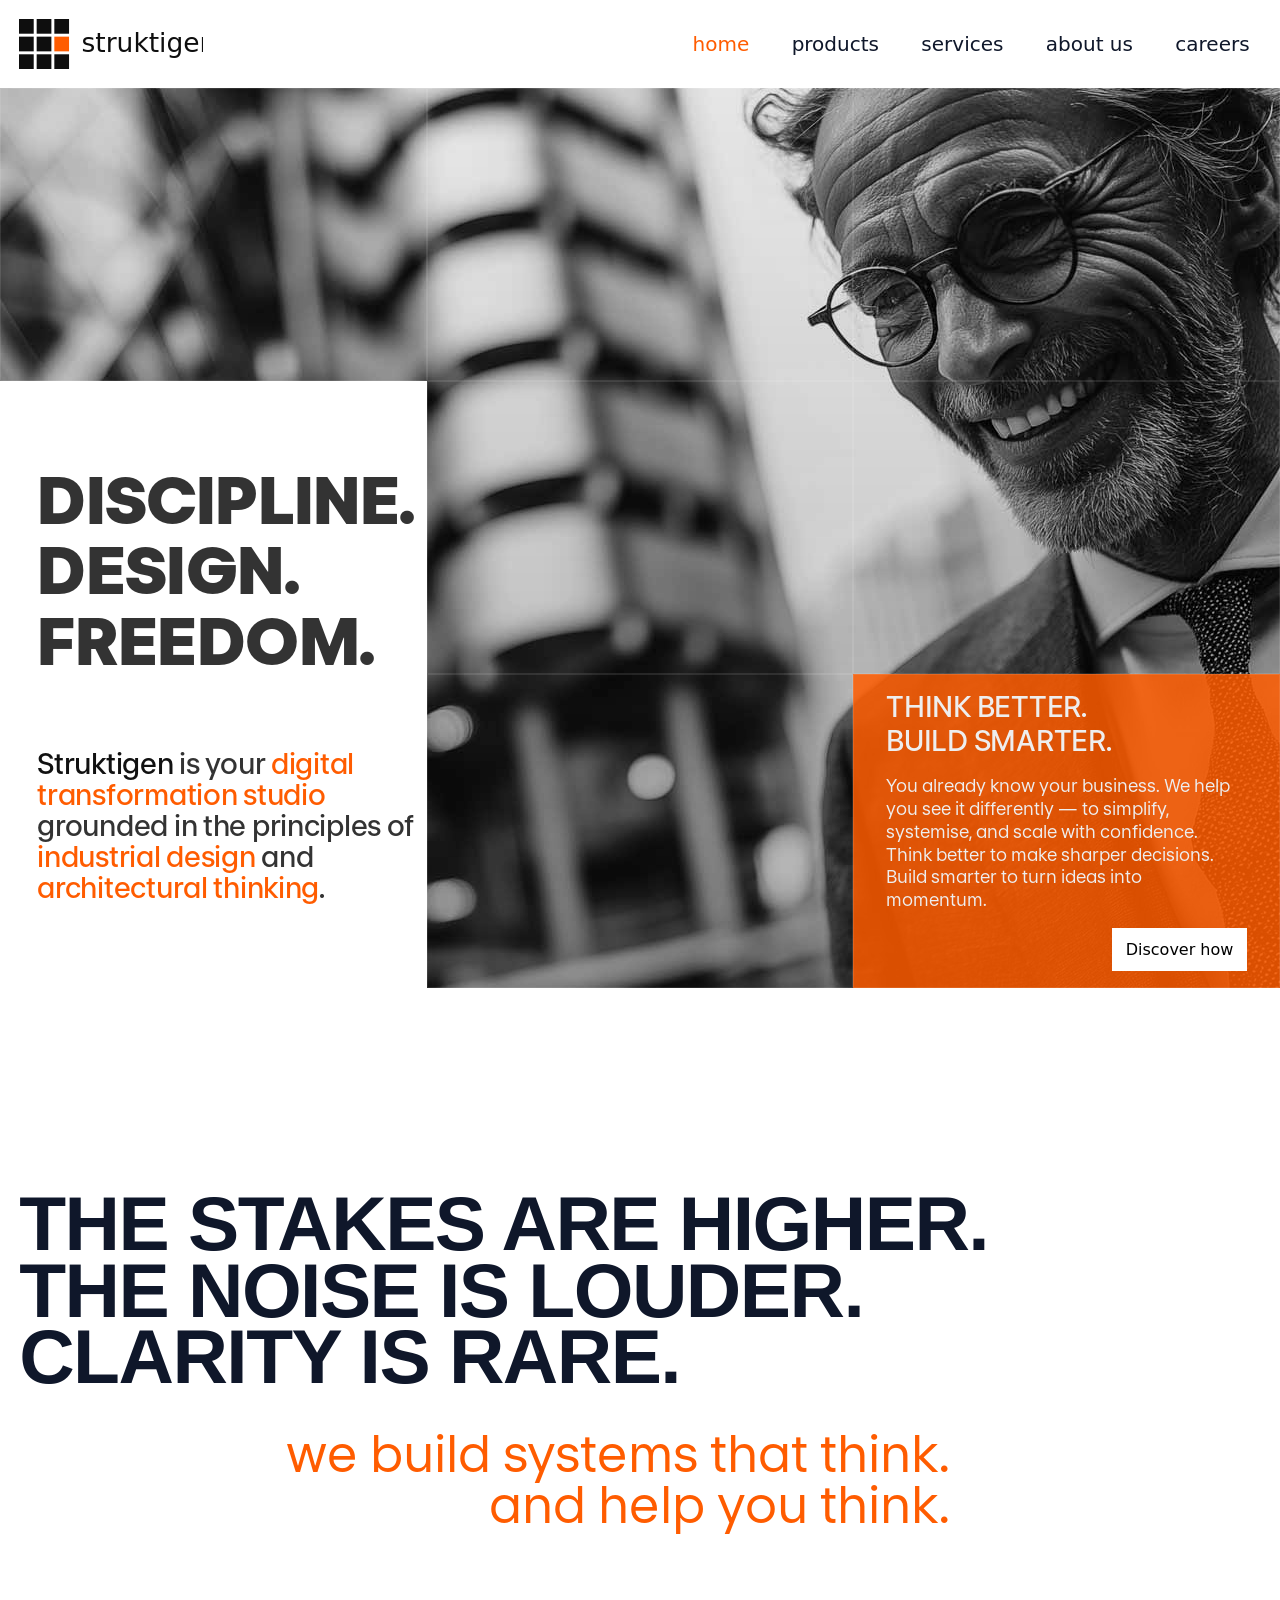
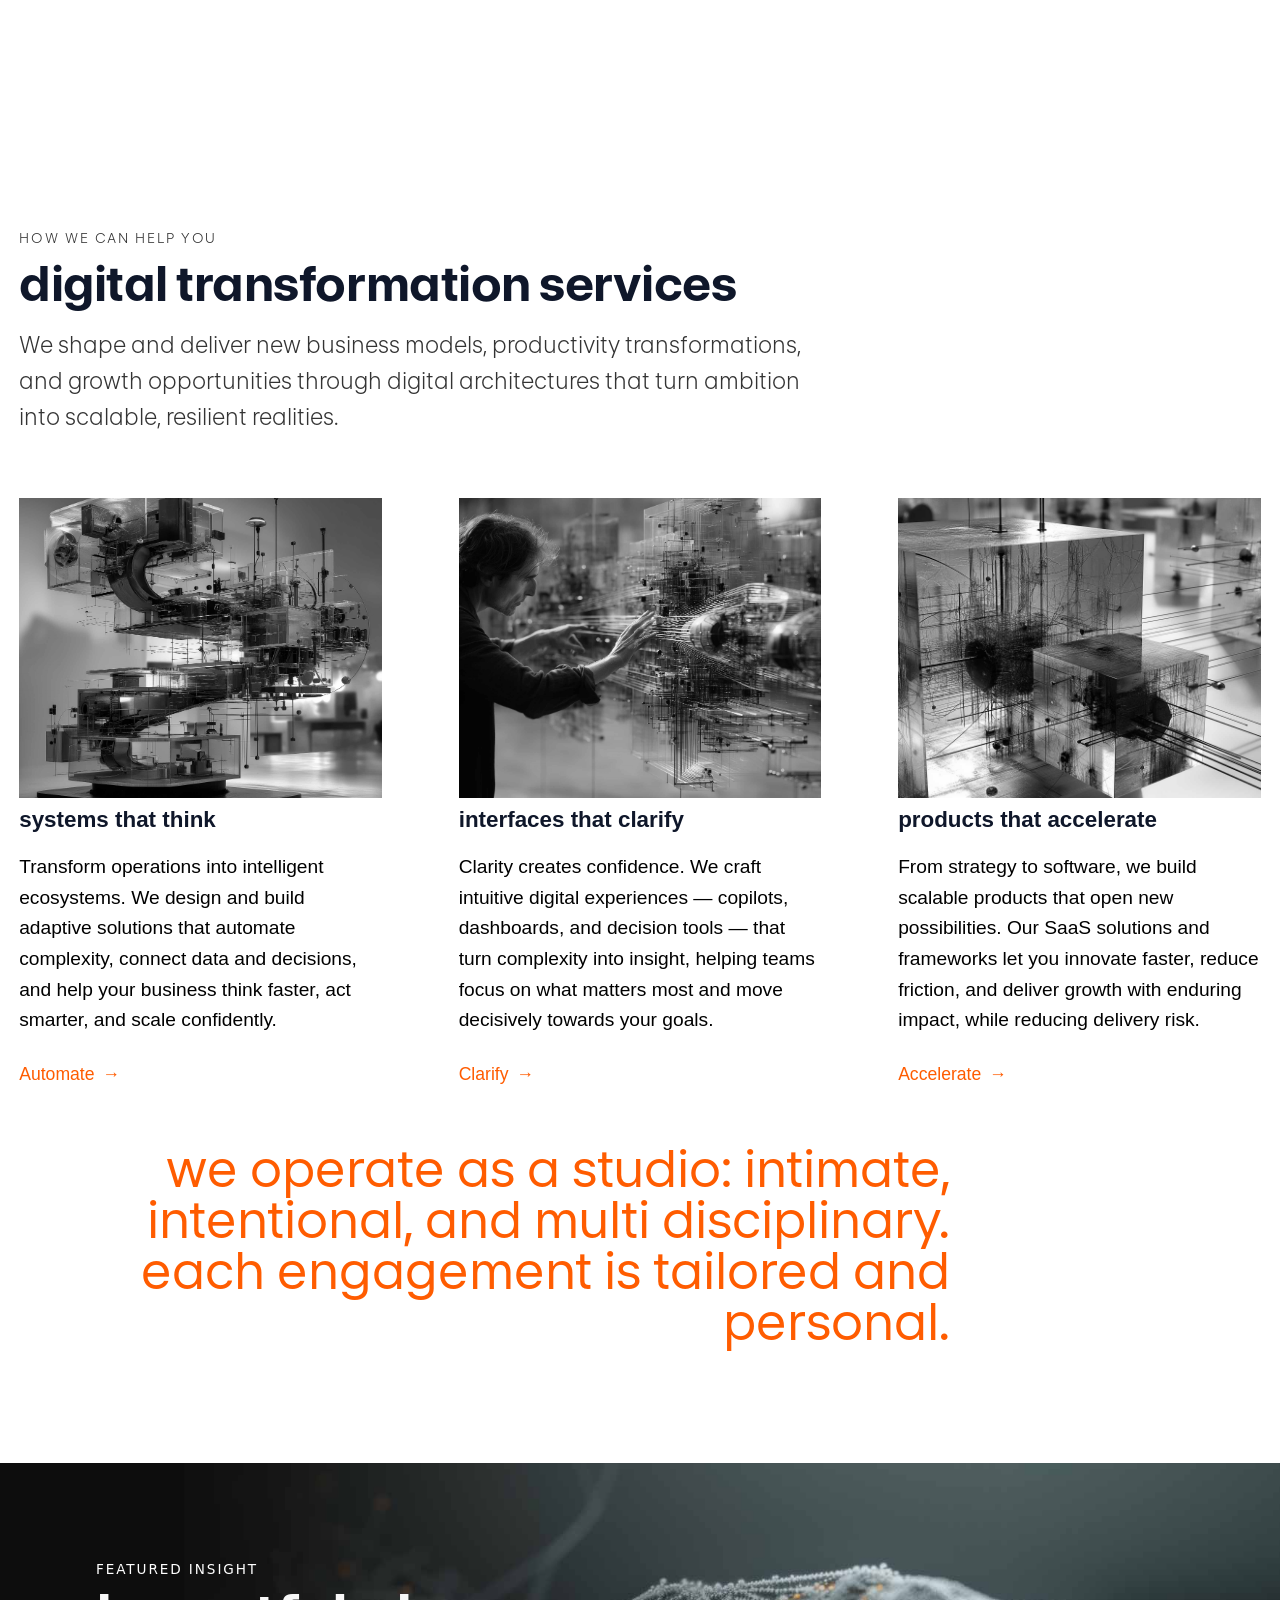
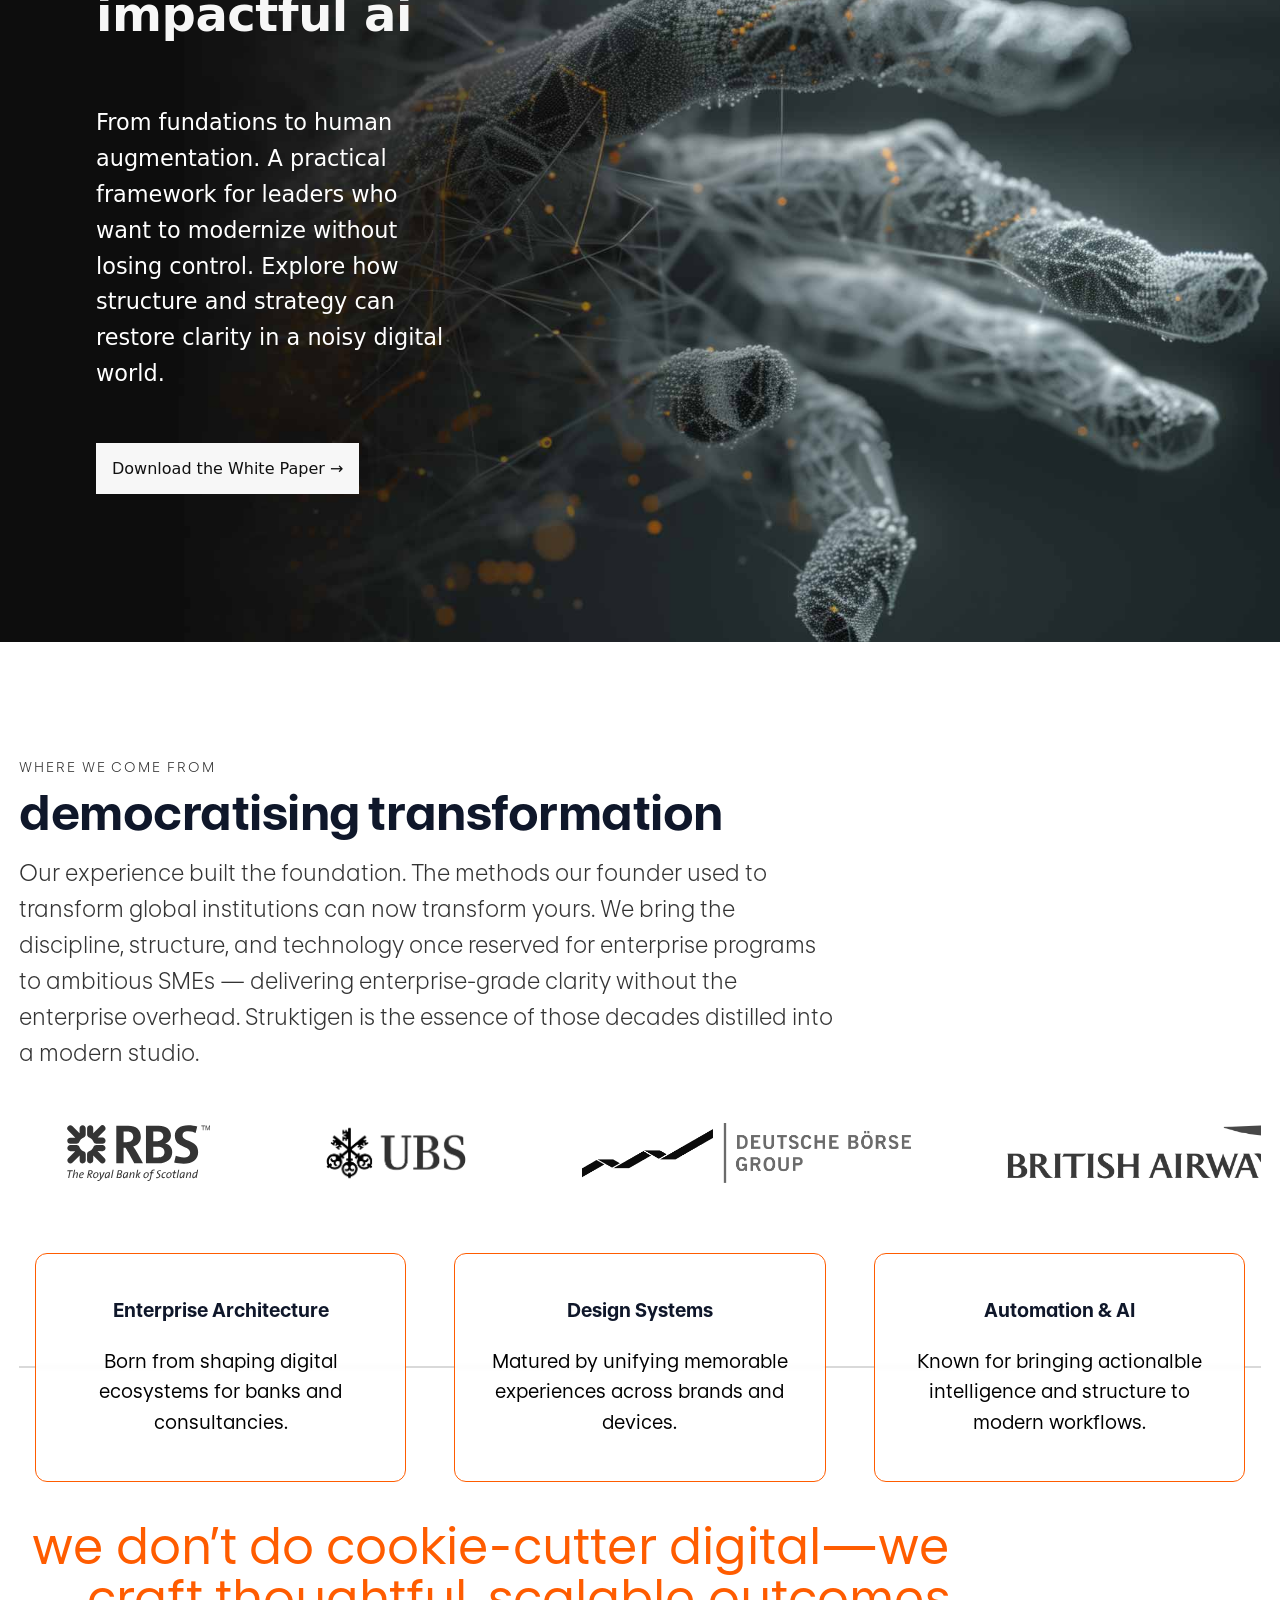
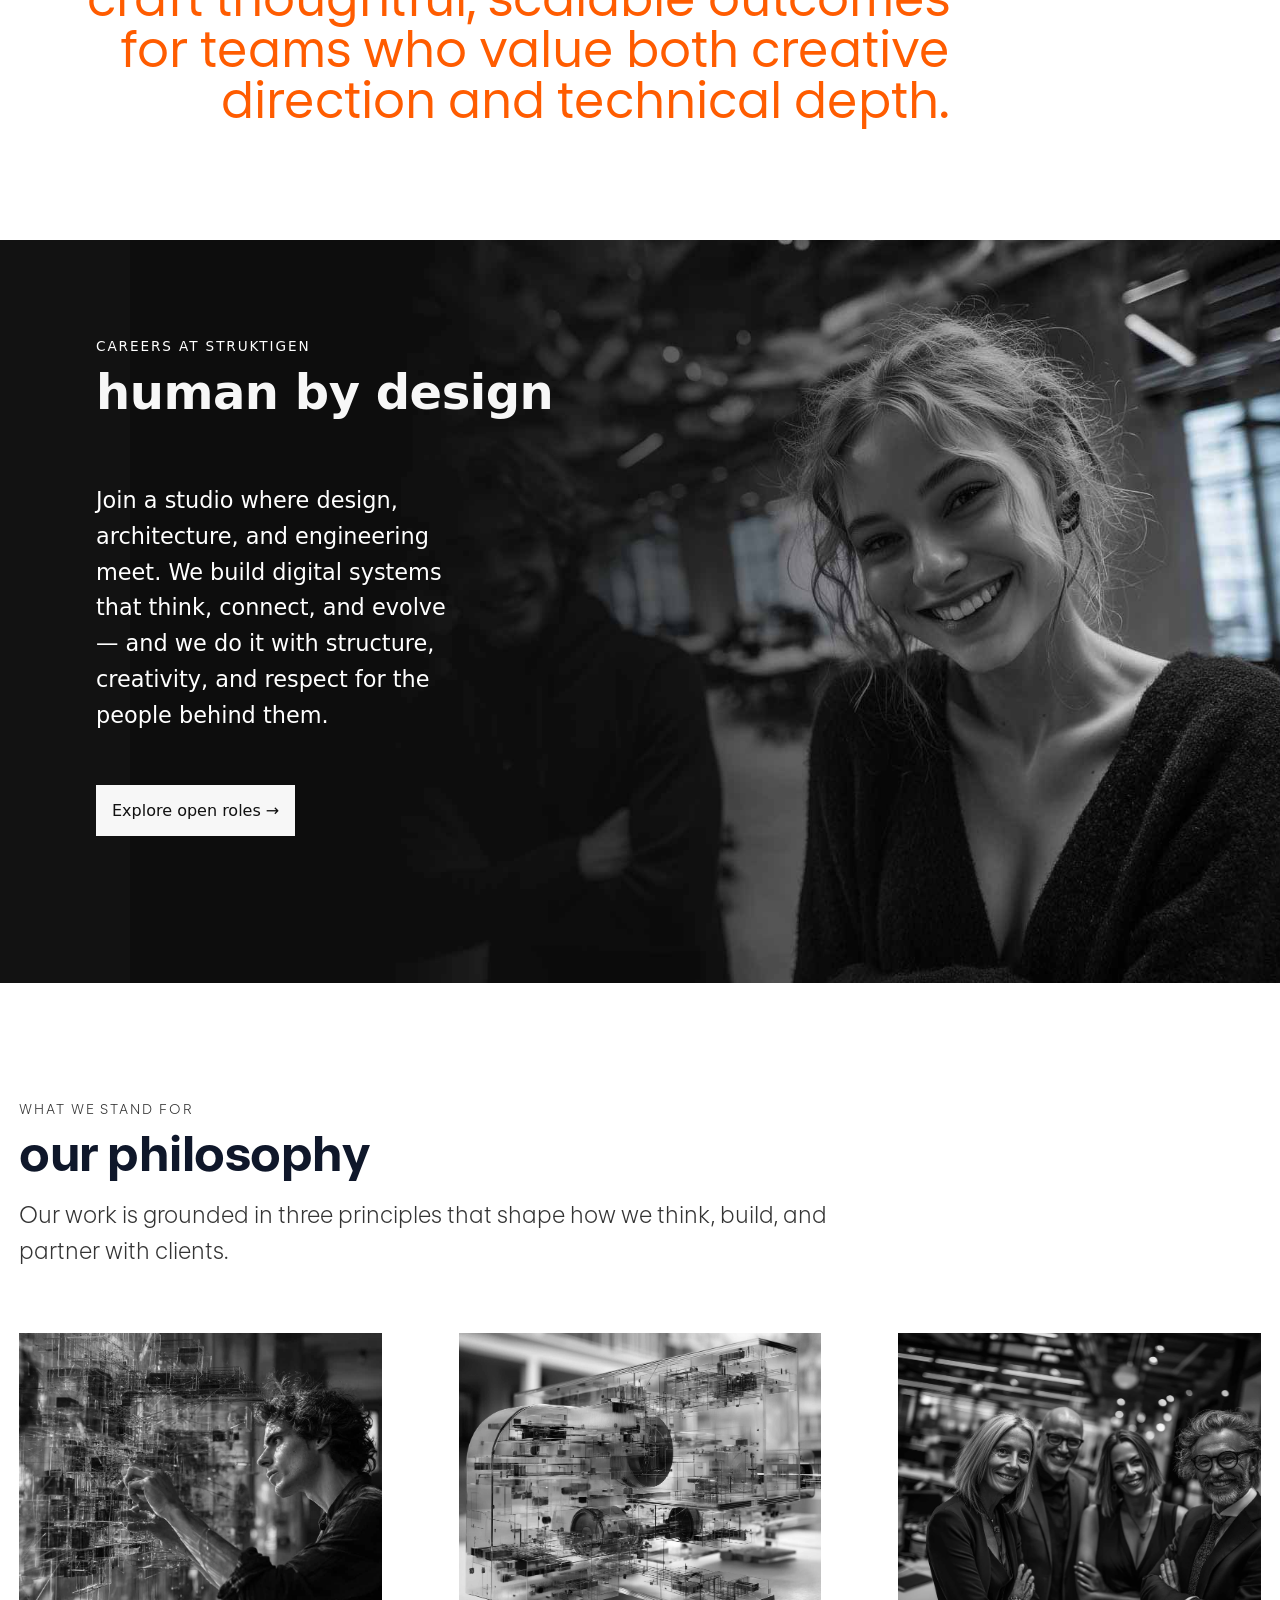
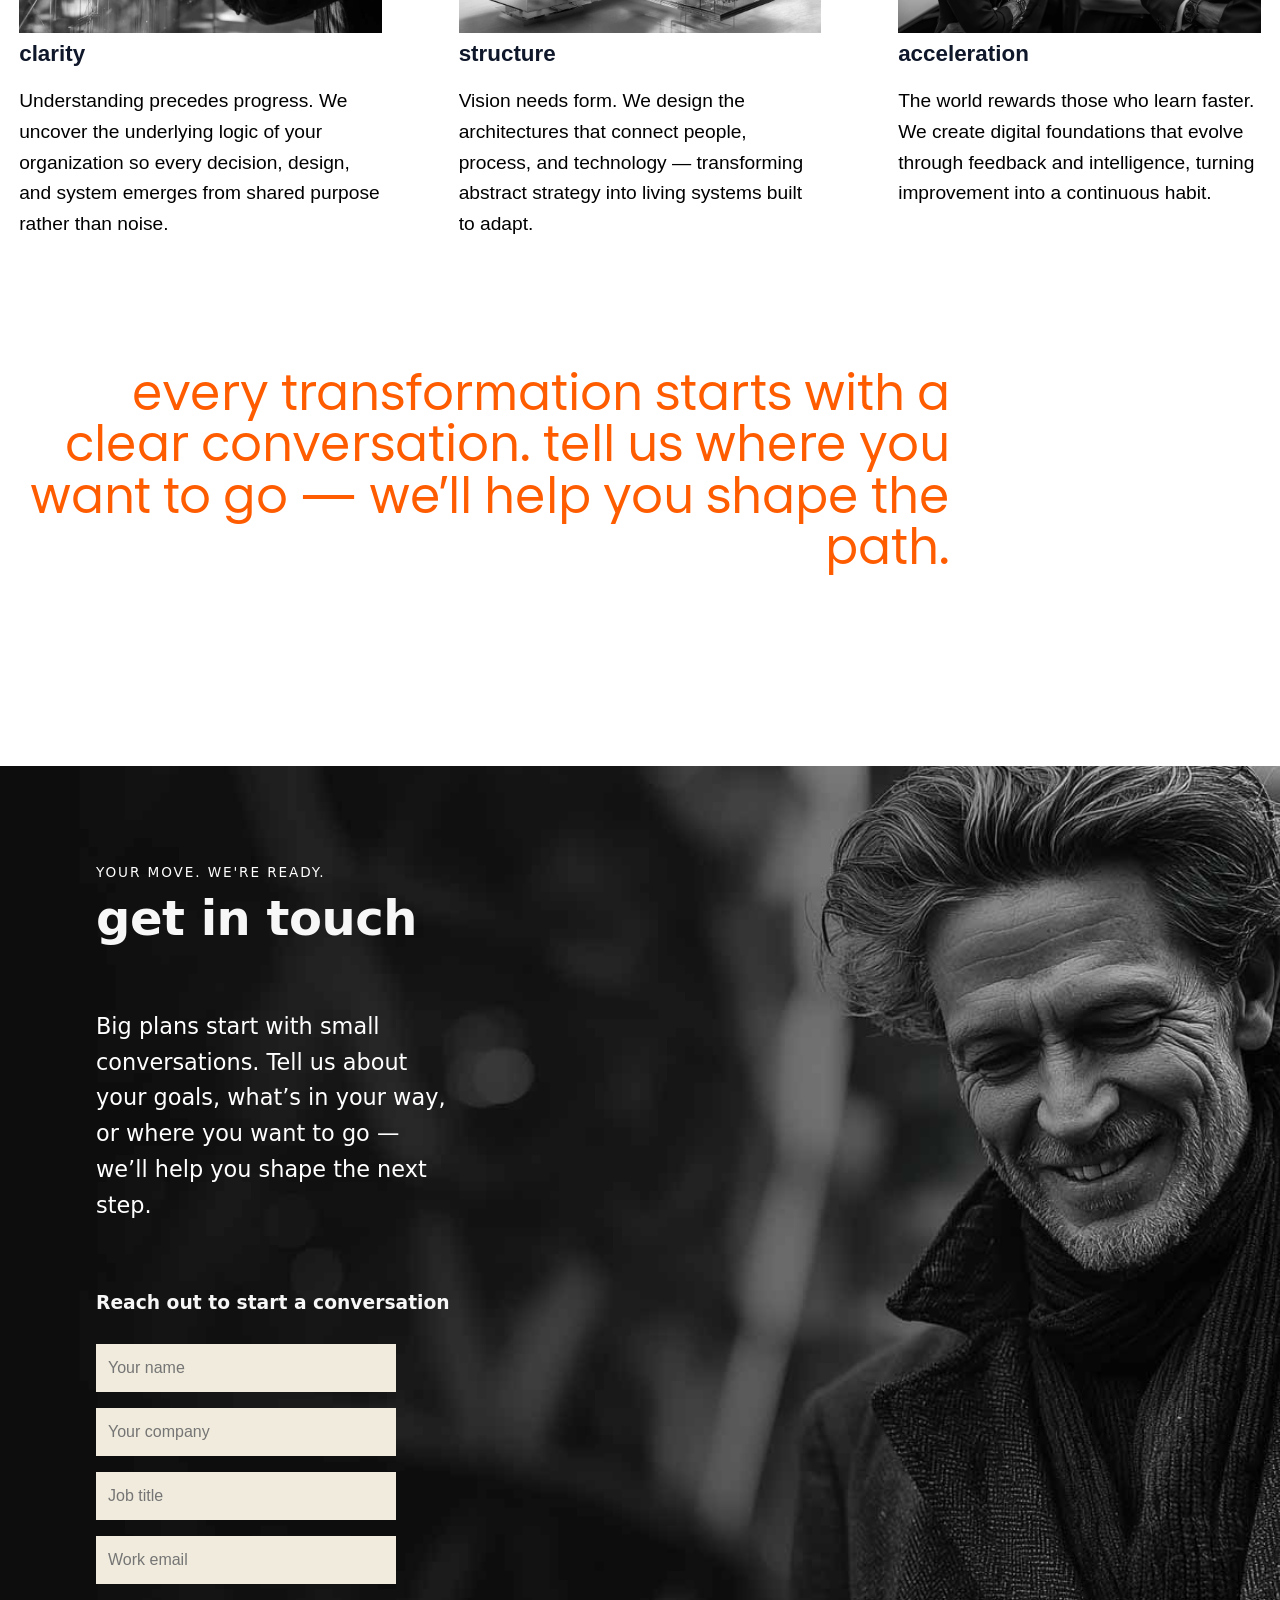
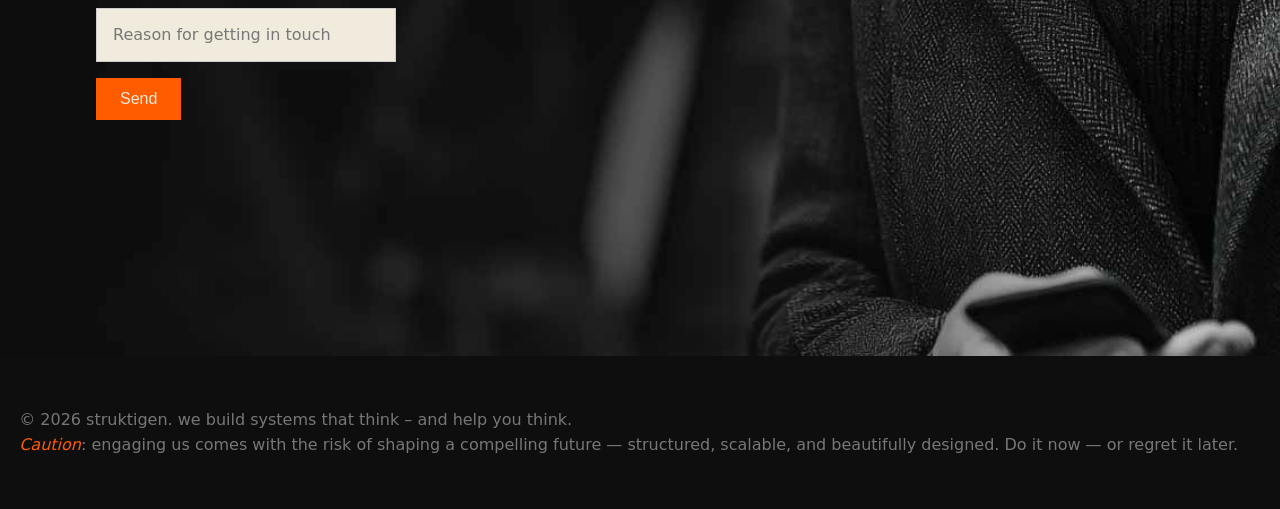
==== index.html @ dc6aef79 "encoded /submit URL properly" ====
<!doctype html>

<html lang="pt">
<head>
  <meta charset="utf-8" />
  <meta name="viewport" content="width=device-width, initial-scale=1" />
  <title>struktigen</title>
  <meta name="description" content="your digital transformation studio grounded in the principles of industrial design and architectural thinking."/>
  <meta property="og:title" content="struktigen" />
  <meta property="og:description" content="Your digital transformation studio grounded in the principles of industrial design and architectural thinking." />
  <meta property="og:type" content="article" />
  <meta property="og:url" content="https://struktigen.com/" />
  <meta property="og:image" content="https://struktigen.com/assets/img/og/home.jpg" />
  <link rel="stylesheet" href="/assets/styles.css" />
  <link rel="icon" href="data:image/svg+xml;utf8,
    <svg xmlns='http://www.w3.org/2000/svg' viewBox='0 0 136 136'>
      <style>
        rect.black { fill: %230E0E0E; }
        rect.accent { fill: %23FF5C00; }
        @media (prefers-color-scheme: dark) {
          rect.black { fill: %23FFFFFF; }
          rect.accent { fill: %23FF5C00; }
        }
      </style>
      <rect width='136' height='136' fill='none'/>
      <g>
        <rect class='black' x='0' y='0' width='40' height='40'/>
        <rect class='black' x='48' y='0' width='40' height='40'/>
        <rect class='black' x='96' y='0' width='40' height='40'/>
        <rect class='black' x='0' y='48' width='40' height='40'/>
        <rect class='black' x='48' y='48' width='40' height='40'/>
        <rect class='accent' x='96' y='48' width='40' height='40'/>
        <rect class='black' x='0' y='96' width='40' height='40'/>
        <rect class='black' x='48' y='96' width='40' height='40'/>
        <rect class='black' x='96' y='96' width='40' height='40'/>
      </g>
    </svg>">  
<!-- Google Tag Manager -->
    <script>(function(w,d,s,l,i){w[l]=w[l]||[];w[l].push({'gtm.start':
    new Date().getTime(),event:'gtm.js'});var f=d.getElementsByTagName(s)[0],
    j=d.createElement(s),dl=l!='dataLayer'?'&l='+l:'';j.async=true;j.src=
    'https://www.googletagmanager.com/gtm.js?id='+i+dl;f.parentNode.insertBefore(j,f);
    })(window,document,'script','dataLayer','GTM-P2HPC898');</script>
    <!-- End Google Tag Manager -->

  <link rel="preconnect" href="https://fonts.googleapis.com">
  <link rel="preconnect" href="https://fonts.gstatic.com" crossorigin>
  <link rel="preload" href="https://fonts.googleapis.com/css2?family=Inter:ital,opsz,wght@0,14..32,100..900;1,14..32,100..900&family=Lato:ital,wght@0,100;0,300;0,400;0,700;0,900;1,100;1,300;1,400;1,700;1,900&family=Special+Gothic+Expanded+One&display=swap" rel="stylesheet">

  <link rel="preload" href="/assets/fonts/guggenheim-sans/woff/Guggenheim-Thin.woff2" as="font" type="font/woff2" >
  <link rel="preload" href="/assets/fonts/guggenheim-sans/woff/Guggenheim-Light.woff2" as="font" type="font/woff2" >
  <link rel="preload" href="/assets/fonts/guggenheim-sans/woff/Guggenheim-Regular.woff2" as="font" type="font/woff2" >
  <link rel="preload" href="/assets/fonts/guggenheim-sans/woff/Guggenheim-Medium.woff2" as="font" type="font/woff2" >
  <link rel="preload" href="/assets/fonts/guggenheim-sans/woff/Guggenheim-Bold.woff2" as="font" type="font/woff2" >
  <link rel="preload" href="/assets/fonts/guggenheim-sans/woff/Guggenheim-Black.woff2" as="font" type="font/woff2" >
  <script defer src="/assets/components.js"></script>
  <script defer src="/assets/navigation.js"></script>
</head>
<body>
  <!-- Google Tag Manager (noscript) -->
  <noscript><iframe src="https://www.googletagmanager.com/ns.html?id=GTM-P2HPC898"
  height="0" width="0" style="display:none;visibility:hidden"></iframe></noscript>
  <!-- End Google Tag Manager (noscript) -->
  <py-header  subtitle="">
    <a href="/" class="active">home</a>
    <!-- <a href="/cursos/">Cursos</a> -->
    <a href="/products/">products</a>
    <a href="/services/">services</a>
    <!-- <a href="/sobre/">kase studies</a>
    <a href="/sobre/">skool</a> -->
    <a href="/about/">about us</a>
    <a href="/careers/">careers</a>
    <!-- <a href="/contactos/">Contactos</a> -->
  </py-header>

  <section class="hero-container">
      <py-hero
        eyebrow="Discipline.<br/>Design.<br/>Freedom."
        title="Struktigen"
        subtitle="We build systems that think — not to replace human intelligence, but to amplify it."
        lede="is your <em>digital transformation studio</em> grounded in the principles of <em>industrial design</em> and <em>architectural thinking</em>. "
        featured-content="You already know your business. We help you see it differently — to simplify, systemise, and scale with confidence. Think better to make sharper decisions. Build smarter to turn ideas into momentum."
        image="/assets/img/hero1-executive-male-1.jpg"
        overlay="linear-gradient(to bottom, rgba(0,0,0,.05), rgba(0,0,0,.25))"
        cta-text="Discover how"
        cta-link="/about/"
        position="center 25%"
        min-h="60vh">
      </py-hero>     

      <!-- Bright photo? Switch theme for darker text -->
      <!-- <py-hero
        data-hero-theme="light"
        title="Yôga Pós-Parto"
        subtitle="Força suave, respiração profunda"
        cta-text="Ver curso"
        cta-link="/cursos/pos-parto"
        image="/assets/img/patsy-hero-02.jpg"
        overlay="rgba(255,255,255,.55)"
        position="center 40%">
      </py-hero> -->

    </section>

  <main class="">
      <py-section style="wrap airy">
        <div class="alert">
         The stakes are higher.<br/>  
          The noise is louder.<br/>
          Clarity is rare.
        </div>
        <div class="positioning">
          We build systems that think.<br/>And help you think.
        </div>
      </py-section>

      <py-section 
        style="wrap"
        eyebrow="how we can help you"
        title="Digital Transformation Services"
        lede="We shape and deliver new business models, productivity transformations, and growth opportunities through digital architectures that turn ambition into scalable, resilient realities."
        style="h3grid nowrap">

        <py-grid style="airy">
          <py-card 
            title="Systems that think" 
            subtitle="Transform operations into intelligent ecosystems. We design and build adaptive solutions that automate complexity, connect data and decisions, and help your business think faster, act smarter, and scale confidently."
            image="/assets/img/acrylic-system.jpg"
            href="/services/index.html#systems"
            button-label="Automate">            
          </py-card>
          
          <py-card 
            title="Interfaces that clarify" 
            subtitle="Clarity creates confidence. We craft intuitive digital experiences — copilots, dashboards, and decision tools — that turn complexity into insight, helping teams focus on what matters most and move decisively towards your goals."
            image="/assets/img/acrylic-interface.jpg"
            href="/services/index.html#experiences"
            button-label="Clarify"></py-card>
          
          <py-card 
            title="Products that accelerate" 
            subtitle="From strategy to software, we build scalable products that open new possibilities. Our SaaS solutions and frameworks let you innovate faster, reduce friction, and deliver growth with enduring impact, while reducing delivery risk."
            image="/assets/img/acrylic-structure.jpg"
            href="/products"
            button-label="Accelerate"></py-card>
        </py-grid>
        <div class="positioning">
            We operate as a studio: intimate, intentional, and multi disciplinary. Each engagement is tailored and personal. 
          </div>
      </py-section>

        


      <section class="insight-banner">
        <div class="container">
          <div class="eyebrow">Featured Insight</div>
          <h2>Impactful AI</h2>
          <p class="lede">
            From fundations to human augmentation. A practical framework for leaders who want to modernize 
            without losing control. Explore how structure and strategy can restore clarity in a noisy digital world.
          </p>
          <div class="cta"><a href="/products/impactful-ai.html" class="button alt">Download the White Paper →</a></div>
          
        </div>
      </section>


      <py-section 
        style="wrap"
        eyebrow="Where We Come From"
        title="Democratising Transformation"
        lede="Our experience built the foundation. The methods our founder used to transform global institutions can now transform yours. We bring the discipline, structure, and technology once reserved for enterprise programs to ambitious SMEs — delivering enterprise-grade clarity without the enterprise overhead. Struktigen is the essence of those decades distilled into a modern studio."
        style="h3grid nowrap">

          <!-- Horizontal logo carousel -->
          <py-carousel>

          </py-carousel>

          
          <div class="timeline">
            <div class="node">
              <h3>Enterprise Architecture</h3>
              <p>Born from shaping digital ecosystems for banks and consultancies.</p>
            </div>
            <div class="node">
              <h3>Design Systems</h3>
              <p>Matured by unifying memorable experiences across brands and devices.</p>
            </div>
            <div class="node">
              <h3>Automation & AI</h3>
              <p>Known for bringing actionalble intelligence and structure to modern workflows.</p>
            </div>
          </div>
          <div class="positioning">
            We don’t do cookie-cutter digital—we craft thoughtful, scalable outcomes for teams who value both creative direction and technical depth. 
          </div>
        </div>
      </py-section >
    
      <section class="insight-banner careers">
        <div class="container">
          <div class="eyebrow">Careers at Struktigen</div>
          <h2>Human by Design</h2>
          <p class="lede">
            Join a studio where design, architecture, and engineering meet. We build digital systems that think, connect, and evolve — and we do it with structure, creativity, and respect for the people behind them.
          </p>
          <div class="cta"><a href="/careers/" class="button alt">Explore open roles →</a></div>
          
        </div>
      </section>

      <!-- PHILOSOPHY -->
      <py-section 
        style="wrap"
        eyebrow="What We Stand For"
        title="Our Philosophy"
        lede="Our work is grounded in three principles that shape how we think, build, and partner with clients."
        style="h3grid nowrap"
        id="philosophy">

        <py-grid style="airy">
          <py-card 
            title="Clarity"
            subtitle="Understanding precedes progress. We uncover the underlying logic of your organization so every decision, design, and system emerges from shared purpose rather than noise."
            image="/assets/img/ai-infra.jpg"></py-card>

          <py-card 
            title="Structure"
            subtitle="Vision needs form. We design the architectures that connect people, process, and technology — transforming abstract strategy into living systems built to adapt."
            image="/assets/img/fabrikos.jpg"></py-card>

          <py-card 
            title="Acceleration"
            subtitle="The world rewards those who learn faster. We create digital foundations that evolve through feedback and intelligence, turning improvement into a continuous habit."
            image="/assets/img/hero3-executive-team-1.jpg"></py-card>
        </py-grid>

        <div class="positioning airy">
          Every transformation starts with a clear conversation. 
          Tell us where you want to go — we’ll help you shape the path.
        </div>

      </py-section>

      <section class="insight-banner last businessman">
        <div class="container">
          <div class="eyebrow">Your move. We're ready.</div>
          <h2>Get in touch</h2>
          <p class="lede">
            Big plans start with small conversations. Tell us about your goals, what’s in your way, 
            or where you want to go — we’ll help you shape the next step.

          </p>
          <py-contact-form 
              fields="name, company, title, email" 
              labels='{"name":"Your name","company":"Your company","title":"Job title","email":"Work email"}'
              origin="homepage"
              title="Reach out to start a conversation"
              data-endpoint="L3N1Ym1pdA=="
              success-msg="Thanks for reaching out! We'll get back to you soon."
              error-msg="Sorry, something went wrong. Please try again later.">

              <input type="hidden" name="reason" value="">

              <py-dropdown label="Reason for getting in touch" data-field="reason">
                <option value="transformation" title="Exploring digital transformation"
                  description="Strategic conversations about structure, systems, and future growth."></option>

                <option value="systems" title="Building smarter systems"
                  description="AI, automation, and data-driven solutions."></option>

                <option value="interfaces" title="Designing better interfaces"
                  description="UX and experience design discussions."></option>

                <option value="products" title="Learning about our products"
                  description="FabrikOS, Reaktor, Calkulator, and others."></option>

                <option value="press" title="Media or partnership inquiry"
                  description="Press, collaboration, or speaking requests."></option>

                <option value="other" title="Something else / just getting in touch"
                  description="If none of the above quite fits."></option>
              </py-dropdown>
            </py-contact-form>
        </div>
      </section>

  </main>

  <py-footer>
  </py-footer>
</body>
</html>
---- assets/styles.css ----
@import url("fonts.css");
@import url("navigation.css");
@import url("grid.css");
@import url("hero.css");
@import url("section.css");
@import url("card.css");
@import url("forms.css");
@import url("carousel.css");
@import url("cta-strip.css");
@import url("popup.css");
@import url("calendar.css");
@import url("faq.css");
/* Minimal, modern styles for Flowen Yôga */
:root{
  --maxw: 1320px;
  --gap: clamp(1.2rem, 5rem, 10rem);
  --radius: 14px;
  --text: #1b1b1d;
  --muted: #333;
  --bg: #ffffff;
  --card: #ffffff;
  --line: #e8e8ef;
  --grid: #d9d9d9;          /* grid line color */
  --brand-white: #f0ebdc;
  /* --brand-primary: #9A0013; */
  --brand-primary: #FF5C00;
  --brand-primary-bg-alpha: rgba(41, 69, 101, 0.5);
  --brand-secondary: #5C00FF;
  --brand-secondary-bg-alpha: rgba(86, 155, 151, 0.5);
  --brand-terciary: #00FF5C;
  --timeline-gap: clamp(1.5rem, 4vw, 3rem);
  --brand-primary-black: #0E0E0E;


  /* Color system */
  --accent-a: #5C00FF;       /* #0057ff; Bauhaus blue */
  --accent-b: #FF5C00;       /* #ff2b70; Bauhaus magenta */
  --accent-c: #00FF5C;       /* #38c172; Bauhaus green */
  /* Opacities for circles */
  --op-a: 0.38;
  --op-b: 0.38;
  --op-c: 0.38;

  /* Sizing */
  --section-pad: clamp(1rem, 3vw, 3rem);
  --circle-size: clamp(24rem, 52vw, 36rem);
  --gap: clamp(1.5rem, 3vw, 3rem);




  /* Calendar Settings below */
  --start-hour: 6;          /* 06:00 */
  --end-hour: 20;           /* 20:00 */
  --hours: calc(var(--end-hour) - var(--start-hour));
  --grid-bg: #f8f9fb;
  --hour-line: #e6e8ee;
  --accent: #3b82f6;        /* podes ajustar a cor do evento */
  --text: #0f172a;
  /* --muted: #64748b; */
  --radius: 10px;
}

/* @media (prefers-color-scheme: dark){
  :root{
    --bg: #e9e9ea;
    --muted: #a9a9ad;
    --text: #0b0b0c;
    --card: #131316;
    --line: #232327;
  }
} */

*{box-sizing:border-box}
html,body{margin:0;padding:0}
body{
  color:var(--text);
  background:var(--bg);
  font-family: system-ui, -apple-system, Segoe UI, Roboto, Ubuntu, 'Helvetica Neue', Arial, 'Noto Sans';
  line-height:1.6;
}

.wrap{
  max-width:var(--maxw);
  margin:0 auto;
  padding:1.2rem
}

a{color:inherit}

header.site{
  /* border-bottom:1px solid var(--line); */
  /* background:var(--card); */
}

header.site .wrap{
  display:flex; flex-wrap:wrap; gap:1rem;
  align-items:center; justify-content:space-between;
}


header.site a.active {
  color: var(--brand-primary);
  cursor:default
}

header.site a.active:hover {
  background: none;
}

.lead{color:var(--muted)}
h2{font-size:clamp(1.2rem,3.2vw,1.6rem)}
/* Grid + Card */

.btn{
  display:inline-block; text-decoration:none;
  border:1px solid var(--line);
  padding:.55rem .85rem; 
}
.btn:hover{filter:brightness(1.05)}
/* Footer */
footer.site{
  /* border-top:1px solid var(--line); */
  background-color: var(--brand-primary-black);

  color: #777;

  padding:2rem 0; 
}

footer.site em {
  color: var(--brand-primary);
}
/* Utilities */
.stack > * + *{margin-top: .8rem;}
section > h2{margin-top:0.6rem}

.left-align{text-align:left;}
.right-align{text-align:right;}
.center{text-align:center;}
.black-text{color:black;}
.discreet {
  color: var(--muted)
}

.brand h1 em {
  font-style: normal;
  /* color: var(--brand-primary); */
}
.brand h1 a {
  text-decoration: none;
}

.linkoption {
  margin-left: 20px;
  width: 100%;
}

.linkoption h4 {
  margin-top: 1rem;
  margin-bottom: 0;
}

.linkoption:first-child h4 {
  margin-top: 2rem;
}

.linkoption .link-description {
  font-family: 'Guggenheim', 'Helvetica Neue', sans-serif;
  font-weight: 100;
  font-size: 1rem;
  display: none;
}

.linkoption:hover .link-description {
  display: block;
}



.circle-section{
      font-family: 'Guggenheim', 'Helvetica Neue', sans-serif;
      position: relative;
      isolation: isolate; /* ensure blending/opacity stays inside */
      /* padding: var(--section-pad); */
      overflow: hidden;
      min-height: 90vh;
      display: grid;
      place-items: center;
    }

    /* Bauhaus grid backdrop: subtle, asymmetric emphasis */
    .circle-section::before{
      content: "";
      position: absolute;
      inset: 0;
      z-index: -2;
      /* background-image:
        linear-gradient(to right, var(--grid) 1px, transparent 1px),
        linear-gradient(to bottom, var(--grid) 1px, transparent 1px),
        repeating-linear-gradient(to right, transparent 0, transparent 19px, color-mix(in oklab, var(--grid), transparent 60%) 20px),
        repeating-linear-gradient(to bottom, transparent 0, transparent 19px, color-mix(in oklab, var(--grid), transparent 60%) 20px); */
      background-size: 120px 120px, 120px 120px, 20px 20px, 20px 20px;
      background-position: 0 0, 0 0, 0 0, 0 0;
      opacity: 0.5;
    }

    /* A stronger, off-axis guideline to add asymmetry */
    .circle-section::after{
      content: "";
      position: absolute;
      inset: -20% -10% -10% -20%;
      z-index: -1;
      /* background:
        linear-gradient(75deg, transparent 49.7%, color-mix(in oklab, var(--grid), #000 5%) 50%, transparent 50.3%); */
      opacity: 0.5;
      pointer-events: none;
    }

    .circle-section .circle-container{
      width: min(1100px, 100%);
      margin: 0 auto;
      display: grid;
      gap: var(--gap);
    }

    .circle-section header.circle-section-head{
      text-align: center;
      margin-bottom: clamp(2rem, 4vw, 3rem);
    }

    /* .circle-section .eyebrow{
      text-transform: uppercase;
      letter-spacing: .14em;
      font-size: .85rem;
      color: var(--muted-ink);
    } */

    .circle-section h2{
      margin: .5rem 0 0;
      font-size: clamp(2rem, 4vw, 3rem);
      line-height: 1.1;
      font-weight: 600;
      letter-spacing: -0.01em;
    }

    .circle-section .principles-wrap{
      position: relative;
      display: grid;
      place-items: center;
      min-height: calc(var(--circle-size) + 8rem);
    }

    .circle-section .circles{
      position: relative;
      width: calc(var(--circle-size) * 1.9);
      max-width: 100%;
      aspect-ratio: 2 / 1.2;
      margin: 7.5rem 0
    }

    .circle-section .circle{
      position: absolute;
      width: var(--circle-size);
      height: var(--circle-size);
      border-radius: 50%;
      display: grid;
      place-items: center;
      padding: clamp(1rem, 2.5vw, 2rem);
      text-align: center;
      backdrop-filter: blur(0.5px);
      transition: transform .6s cubic-bezier(.2,.8,.2,1), filter .6s ease;
    }

    .circle-section .circle .label{
      font-size: clamp(1.1rem, 1.6vw, 1.4rem);
      font-weight: 800;
      letter-spacing: .02em;
      text-transform: uppercase;
      line-height: 1.2;
    }

    .circle-section .circle .desc{
      margin-top: .6rem;
      font-size: clamp(.9rem, 1.2vw, 1rem);
      color: var(--muted-ink);
      max-width: 28ch;
    }

    /* Positions for overlap */
    .circle-section .circle.a{ 
      left: 0; 
      top: 12%; 
      background: color-mix(in oklab, var(--accent-a), white 84%);
      box-shadow: 0 0 0 1px color-mix(in oklab, var(--accent-a), black 82%) inset;
      opacity: var(--op-a);
    }
    .circle-section .circle.b{ 
      left: 50%; 
      transform: translateX(-50%);
      top: -2%; 
      background: color-mix(in oklab, var(--accent-b), white 84%);
      box-shadow: 0 0 0 1px color-mix(in oklab, var(--accent-b), black 82%) inset;
      opacity: var(--op-b);
    }
    .circle-section .circle.c{ 
      right: 0; 
      top: 18%; 
      background: color-mix(in oklab, var(--accent-c), white 84%);
      box-shadow: 0 0 0 1px color-mix(in oklab, var(--accent-c), black 82%) inset;
      opacity: var(--op-c);
    }

    /* Content card floating over intersections */
    .circle-section .legend{
      position: relative;
      margin-top: clamp(1rem, 2.5vw, 2rem);
      display: grid;
      grid-template-columns: repeat(3, minmax(0, 1fr));
      gap: var(--gap);
    }

    .circle-section .card{
      background: rgba(255,255,255,.8);
      border: 1px solid #e6e6e6;
      border-radius: 16px;
      padding: clamp(1rem, 2.2vw, 1.25rem);
      backdrop-filter: blur(2px);
      box-shadow: 0 8px 24px rgba(0,0,0,.05);
    }

    .circle-section .card h3{
      margin: 0 0 .35rem;
      font-size: 1rem;
      letter-spacing: .08em;
      text-transform: uppercase;
    }

    .circle-section .card p{
      margin: 0;
      color: var(--muted-ink);
      font-size: .95rem;
    }

    /* Hover/Focus micro-interactions */
    .circle:hover{ 
      transform: translateY(-2px) scale(1.02); 
      filter: saturate(1.1); 
      filter: saturate(0.8);
      opacity: 60% !important; 
      z-index: 1;
    }
    .circle-section .card:hover{ transform: translateY(-2px); box-shadow: 0 10px 28px rgba(0,0,0,.08); }

    .circles:has(.circle:hover) .circle:not(:hover) {
      opacity: 0.15;
      filter: blur(1px);
    }
    /* Reduced motion */
    @media (prefers-reduced-motion: reduce){
      .circle-section .circle, .circle-section .card{ transition: none; }
    }

    /* Responsive */
    @media (max-width: 920px){
      :root{ --circle-size: clamp(14rem, 46vw, 20rem); }
      .legend{ grid-template-columns: 1fr; }
      .circle-section{ min-height: auto; }
    }

    @media (max-width: 600px){
      :root{ --circle-size: clamp(12rem, 64vw, 18rem); }
      .circles{ aspect-ratio: 1 / 1; width: 100%; }
      .circle.a{ left: 8%; top: 22%; }
      .circle.b{ left: 50%; top: 6%; transform: translateX(-50%); }
      .circle.c{ right: 8%; top: 38%; }
    }


    section.provenance {
      font-family: 'Guggenheim', 'Helvetica Neue', sans-serif;
      position: relative;
      isolation: isolate;
      overflow: hidden;
      padding: var(--pad);
      /* min-height: 80vh; */
      display: grid;
      /* place-items: center; */
      margin-top: 5rem;
    }

    section.provenance::before {
      content: "";
      position: absolute;
      inset: 0;
      /* background-image:
        linear-gradient(to right, var(--grid) 1px, transparent 1px),
        linear-gradient(to bottom, var(--grid) 1px, transparent 1px); */
      background-size: 100px 100px;
      opacity: 0.35;
      z-index: -1;
    }

    section.provenance .container {
      /* width: min(1100px, 100%); */
      /* margin: 0 auto; */
    }

    /* --- Horizontal logo carousel --- */

    section.provenance .node h3 {
      font-size: 1.1rem;
      text-transform: uppercase;
      letter-spacing: .05em;
      margin-bottom: .5rem;
    }

    section.provenance .node p {
      color: var(--muted);
      font-size: 1rem;
      line-height: 1.4;
    }

    section.provenance footer.section-foot {
      text-align: center;
      margin-top: var(--timeline-gap);
    }

    section.provenance .button {
      display: inline-block;
      text-decoration: none;
      text-transform: uppercase;
      letter-spacing: .1em;
      padding: .9rem 1.6rem;
      background: var(--brand-primary);
      color: #fff;
      /* border-radius: 2rem; */
      font-size: 0.75rem;
      font-weight: 400;
      transition: background .3s ease;
      margin: 1rem 0;
    }

    section.provenance .button:hover {
      background: color-mix(in srgb, var(--accent), #000 20%);
    }

.positioning .button.inverse {
  background-color: var(--brand-primary);
  color: white;
  text-decoration: none;
  padding: 1rem;
  margin: 3rem 0;
  font-size: 2.5rem;
}

.positioning .button.inverse.download::after {
  content: "⇤";
  display: inline-block;
  transform: rotate(-90deg); /* flips it vertically */
  margin-left: 0.5rem;
  font-size: 0.9em;
  line-height: 1;
  transition: transform 0.2s ease;
}

.positioning .button.inverse:hover {
  text-decoration: underline;
}

.insight-banner {
  background: url("/assets/img/ai-hand-highlight.jpg");
  background-position: center;
  background-size: cover;
  background-repeat: no-repeat;
  color: #f7f7f7;
  /* text-align: center; */
  padding: clamp(5rem, 5vw, 4rem) 1.5rem;
  position: relative;
  overflow: hidden;
  margin: 6rem 0;
  padding: clamp(4rem, 8vw, 6rem) ;
}

.insight-banner.businessman {
  background: url("/assets/img/businessman-london.jpg");
  background-position: center;
  background-size: cover;
  background-repeat: no-repeat;
}

.insight-banner.careers {
  background: url("/assets/img/careers-highlight-bg.jpg");
  background-position: 60%;
  background-size: cover;
  background-repeat: no-repeat;
}

/* .insight-banner::before {
  content: "";
  position: absolute;
  inset: 0;
  background-image: 
    linear-gradient(to right, rgba(255,255,255,.06) 1px, transparent 1px),
    linear-gradient(to bottom, rgba(255,255,255,.06) 1px, transparent 1px);
  background-size: 120px 120px;
  opacity: 0.2;
} */

.insight-banner .eyebrow {
  color: white;
}

.insight-banner .lede {
  color: white;
  max-width: 33%;
  margin: 4rem 0;
}

.insight-banner .cta {
  margin: 4rem 0;
}

.insight-banner .button {
  padding: 1rem;
  text-decoration: none;
  
}
.insight-banner .button.alt {
  background: #f7f7f7;
  color: #111;
}
.insight-banner .button.alt:hover {
  background: #ddd;
}

.cky-btn-revisit-wrapper {
  background-color: #111 !important;
  left: unset !important;
  right: 15px !important;

}

@media (max-width: 600px) {
  .wrap {
   padding: 0.75rem;
   
  }

  .insight-banner {
    padding: 2rem;
  }

  .insight-banner .lede {
    max-width: 90%;
    text-shadow: 0 5px 10px rgba(0,0,0,.85);
  }

  .insight-banner.businessman {
    background-position: 60%;
  }
}
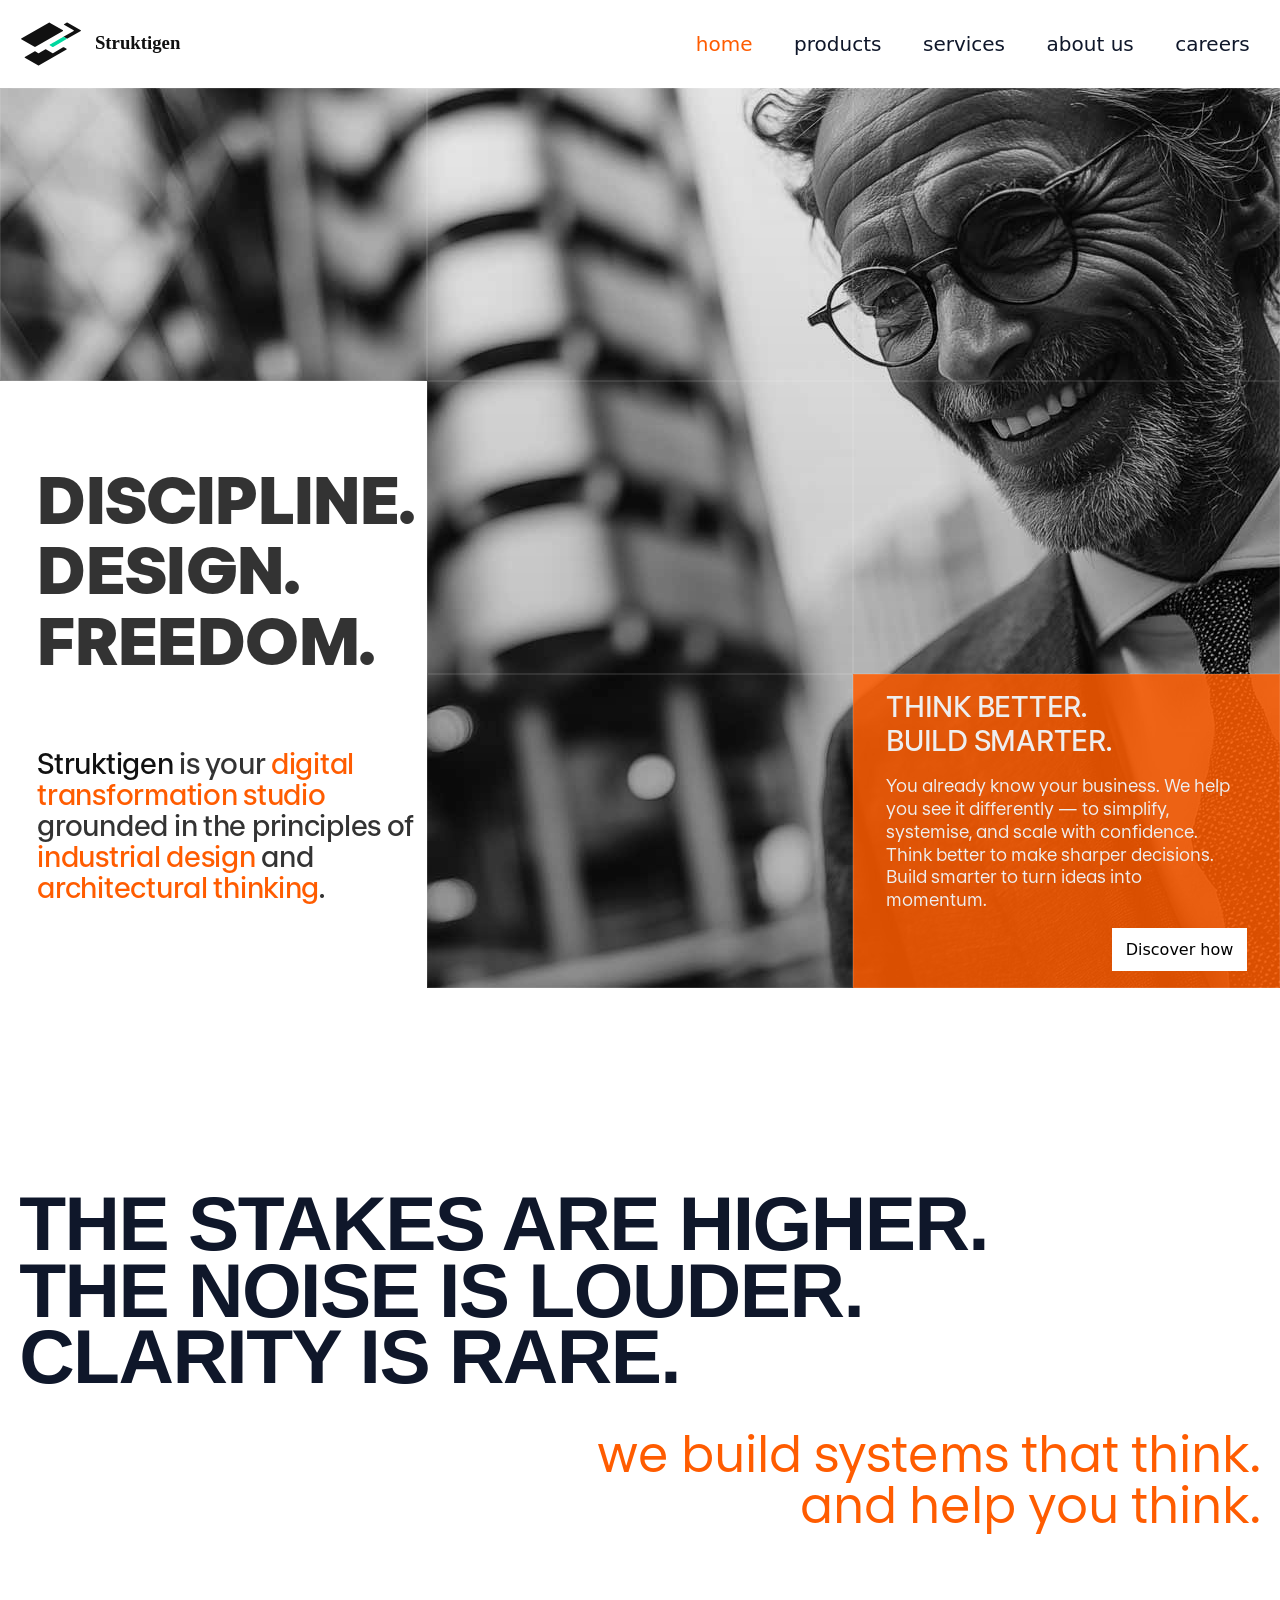
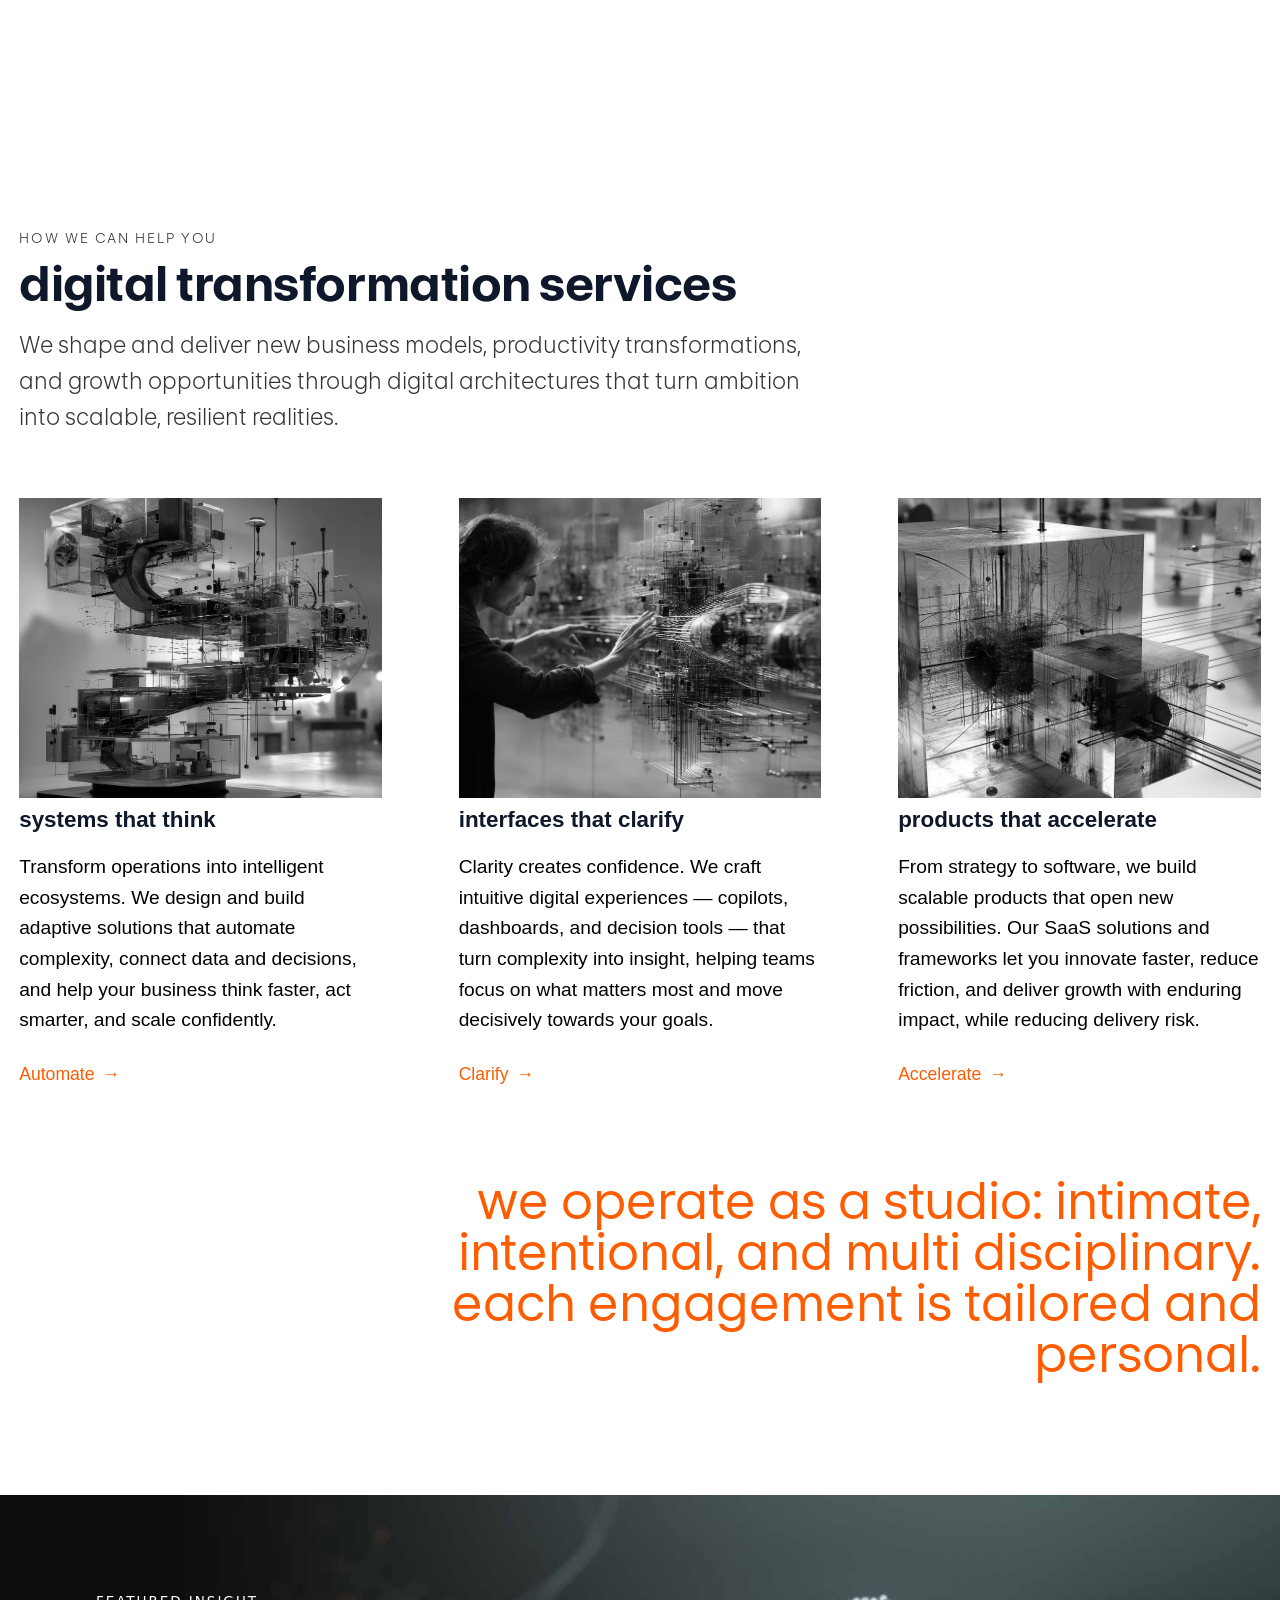
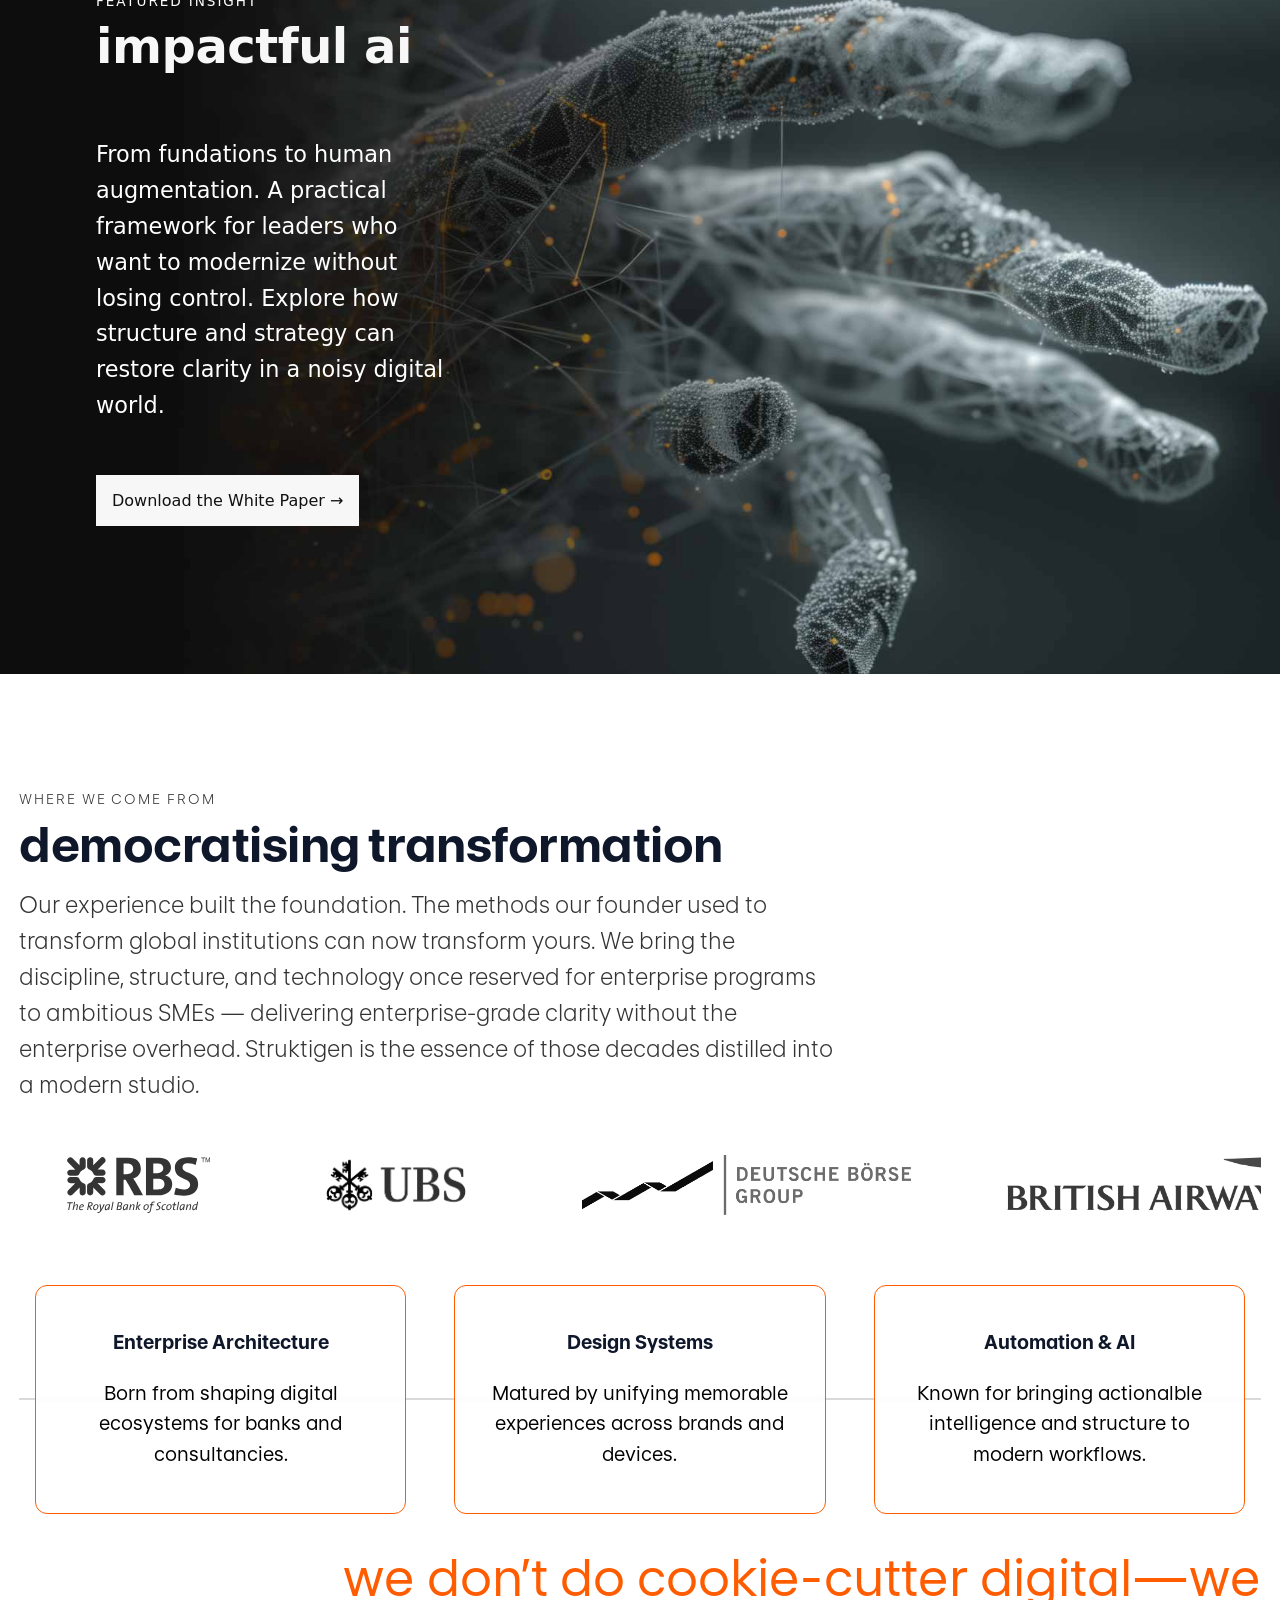
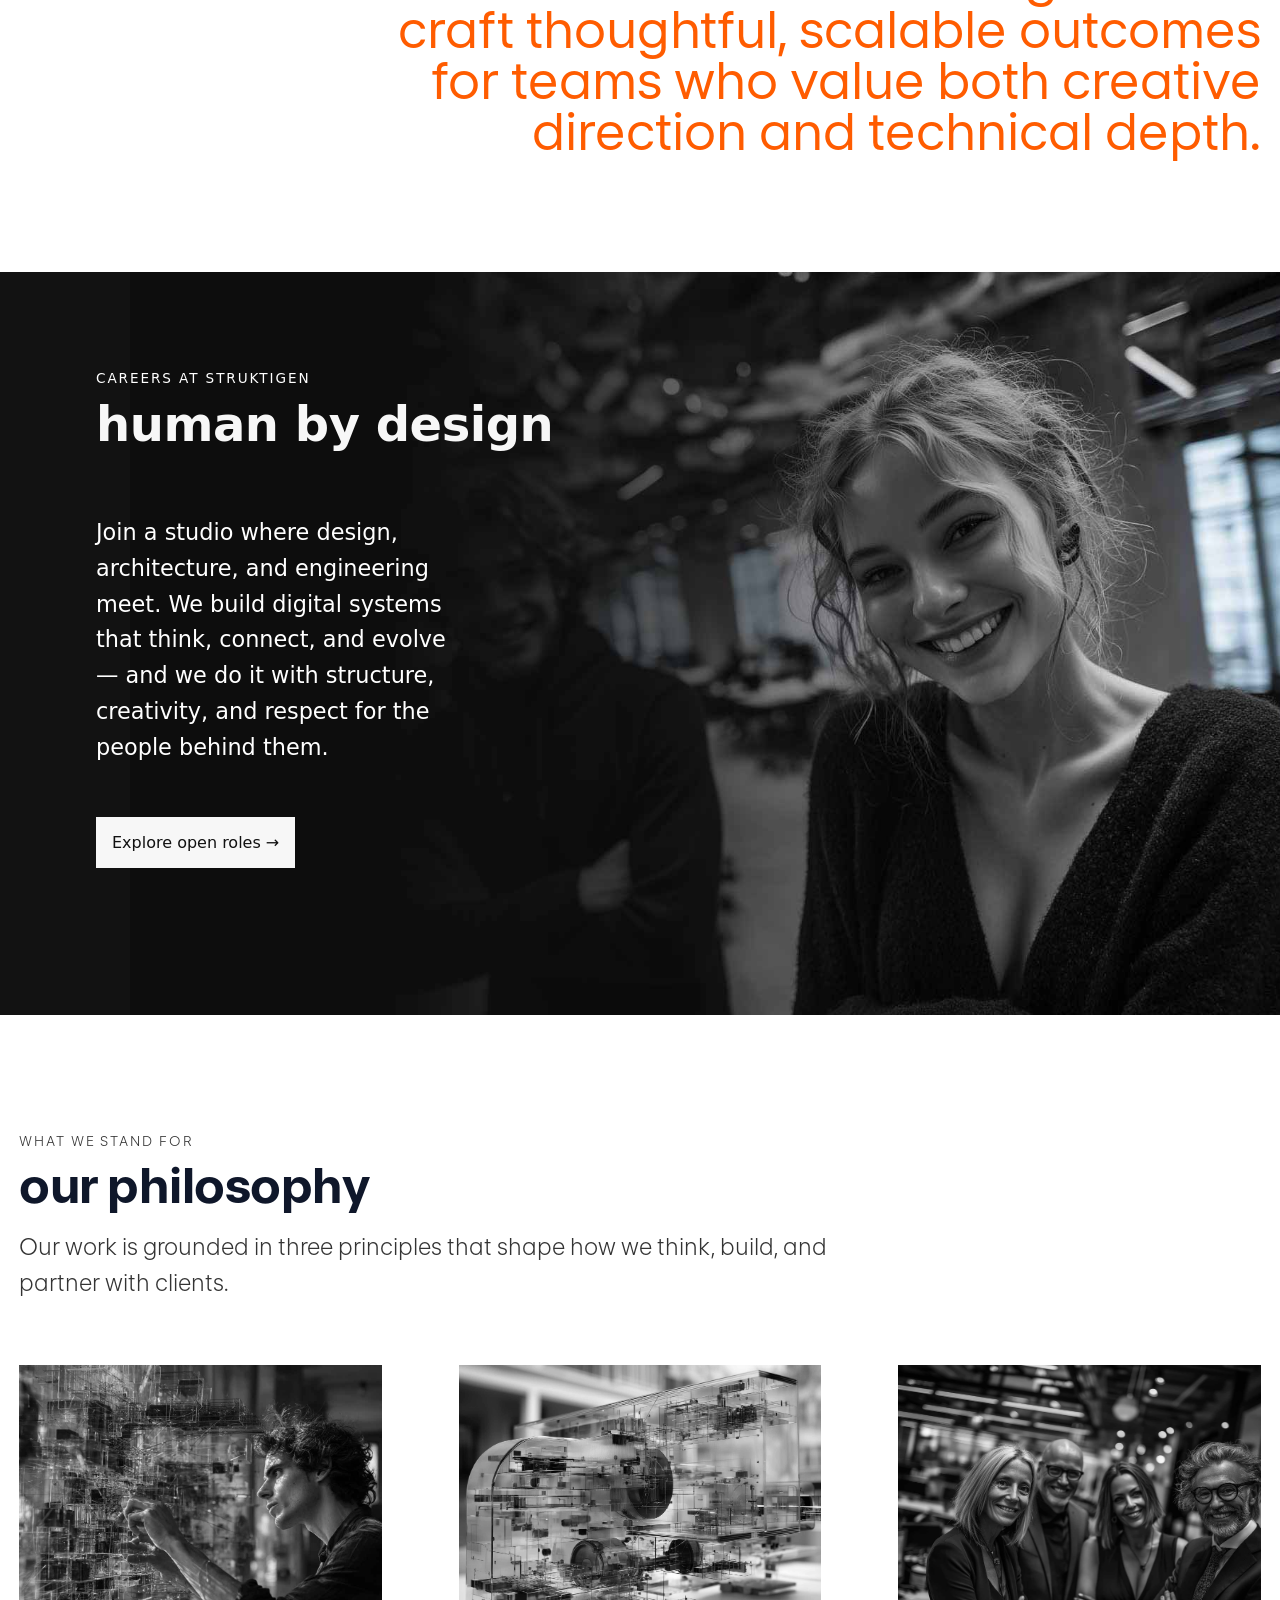
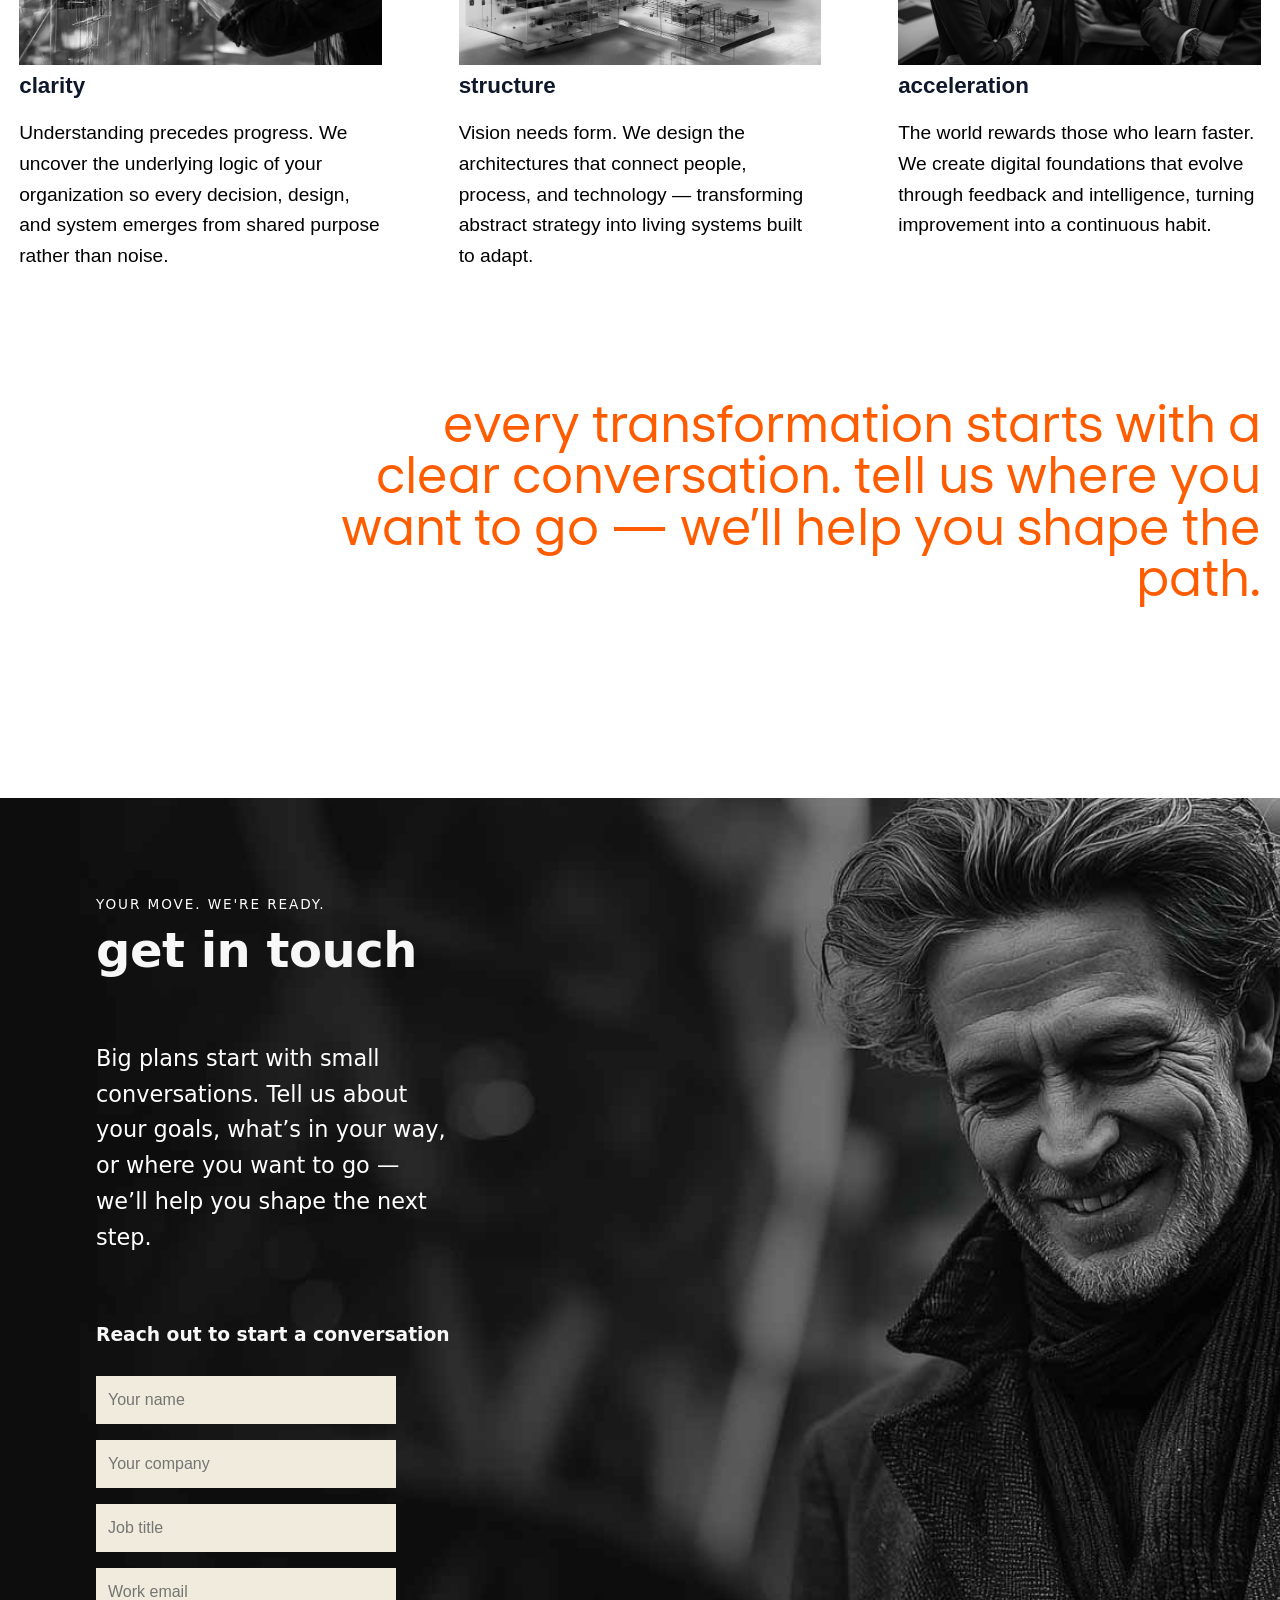
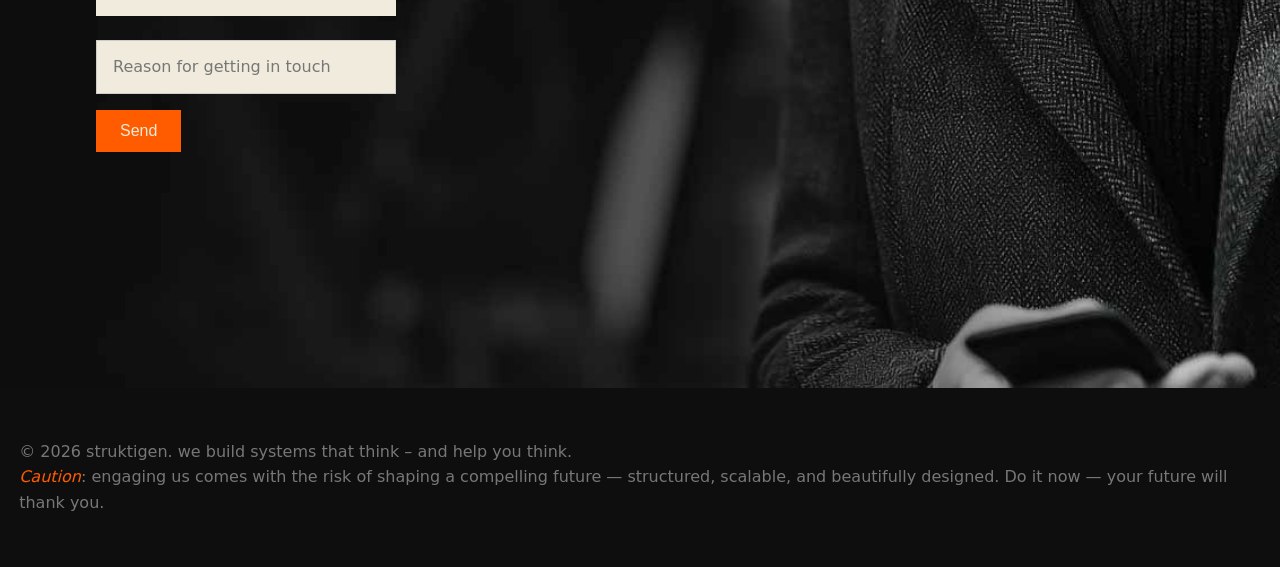
==== commit d6240035: "logo changed" ====
--- a/index.html
+++ b/index.html
@@ -12,29 +12,9 @@
   <meta property="og:url" content="https://struktigen.com/" />
   <meta property="og:image" content="https://struktigen.com/assets/img/og/home.jpg" />
   <link rel="stylesheet" href="/assets/styles.css" />
-  <link rel="icon" href="data:image/svg+xml;utf8,
-    <svg xmlns='http://www.w3.org/2000/svg' viewBox='0 0 136 136'>
-      <style>
-        rect.black { fill: %230E0E0E; }
-        rect.accent { fill: %23FF5C00; }
-        @media (prefers-color-scheme: dark) {
-          rect.black { fill: %23FFFFFF; }
-          rect.accent { fill: %23FF5C00; }
-        }
-      </style>
-      <rect width='136' height='136' fill='none'/>
-      <g>
-        <rect class='black' x='0' y='0' width='40' height='40'/>
-        <rect class='black' x='48' y='0' width='40' height='40'/>
-        <rect class='black' x='96' y='0' width='40' height='40'/>
-        <rect class='black' x='0' y='48' width='40' height='40'/>
-        <rect class='black' x='48' y='48' width='40' height='40'/>
-        <rect class='accent' x='96' y='48' width='40' height='40'/>
-        <rect class='black' x='0' y='96' width='40' height='40'/>
-        <rect class='black' x='48' y='96' width='40' height='40'/>
-        <rect class='black' x='96' y='96' width='40' height='40'/>
-      </g>
-    </svg>">  
+    <link rel="icon" type="image/svg+xml" href="/assets/img/logo/Logo%20Spaced.svg" media="(prefers-color-scheme: light)" />
+  <link rel="icon" type="image/svg+xml" href="/assets/img/logo/Logo%20Spaced%20Mono%20Light.svg" media="(prefers-color-scheme: dark)" />
+  
 <!-- Google Tag Manager -->
     <script>(function(w,d,s,l,i){w[l]=w[l]||[];w[l].push({'gtm.start':
     new Date().getTime(),event:'gtm.js'});var f=d.getElementsByTagName(s)[0],
--- a/assets/styles.css
+++ b/assets/styles.css
@@ -451,7 +451,7 @@
   text-decoration: none;
   padding: 1rem;
   margin: 3rem 0;
-  font-size: 2.5rem;
+  font-size: clamp(1.25rem, 2.75vw, 2.5rem);
 }
 
 .positioning .button.inverse.download::after {
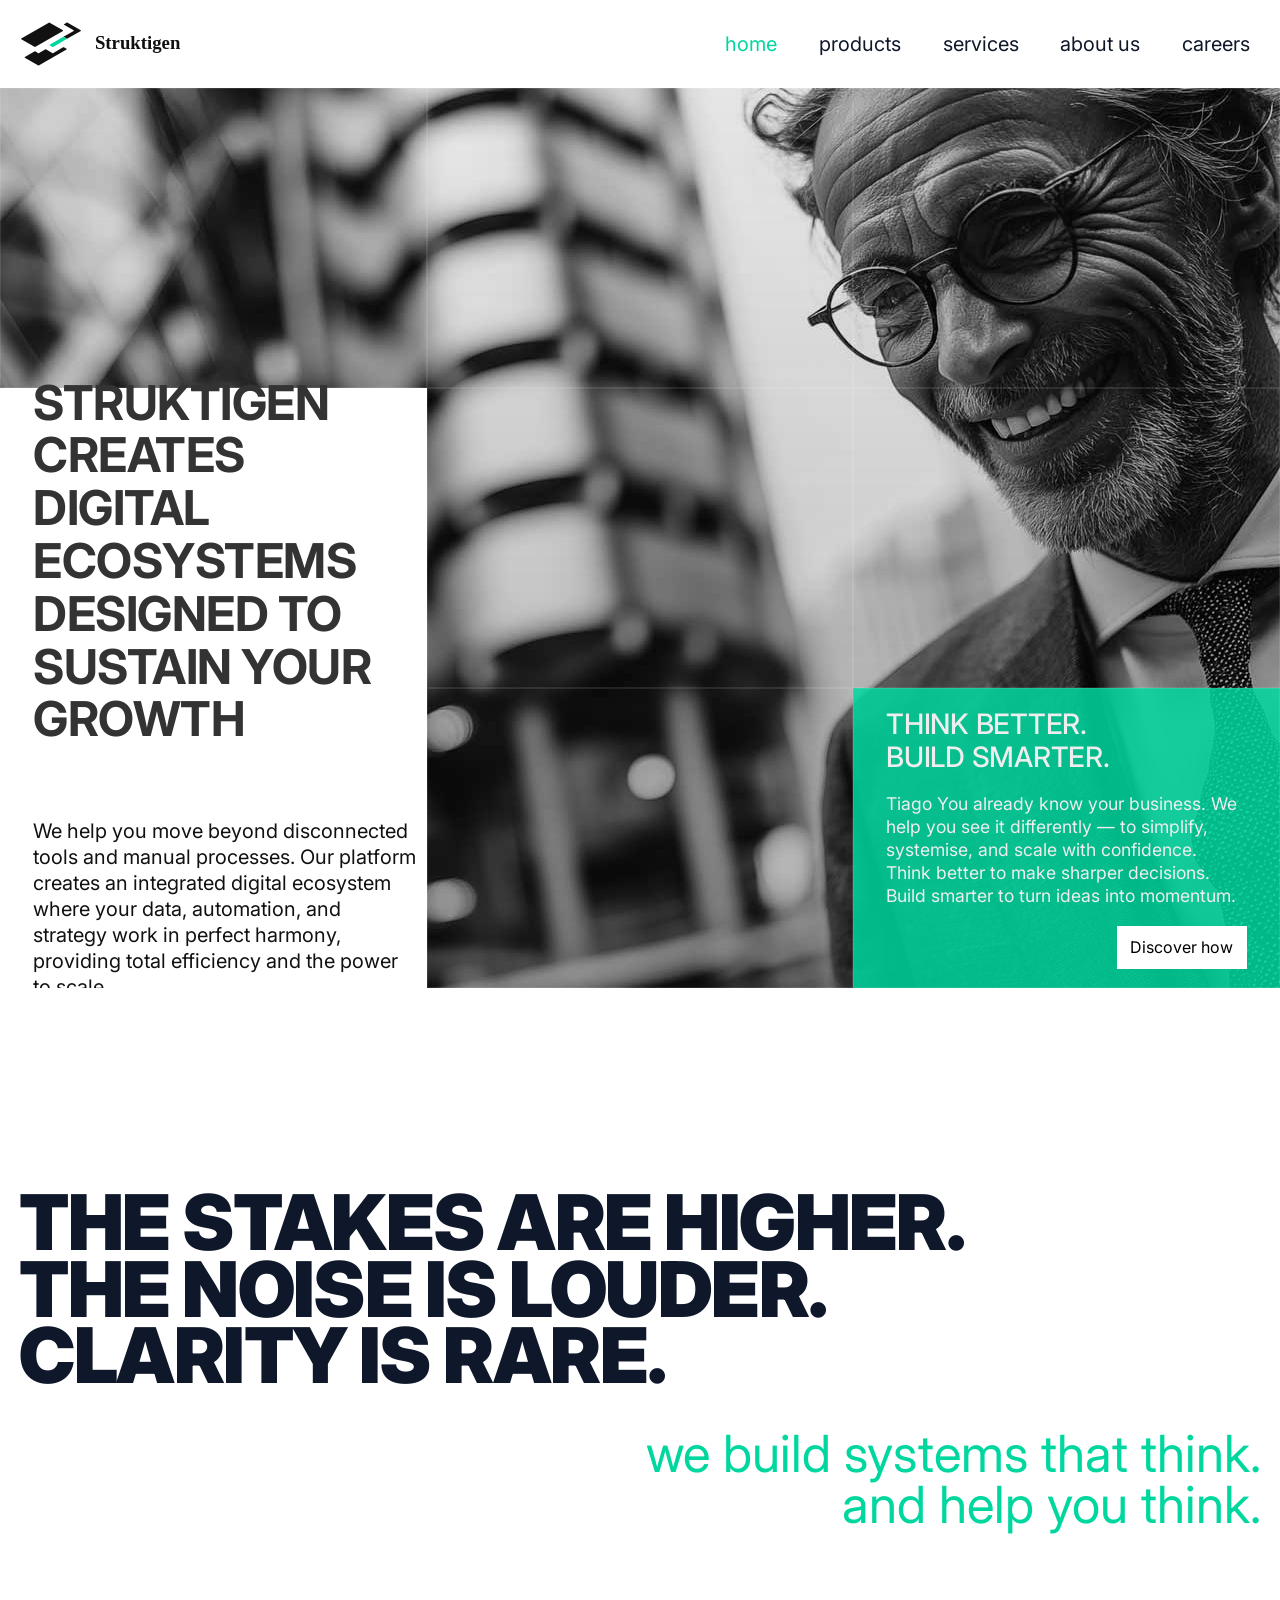
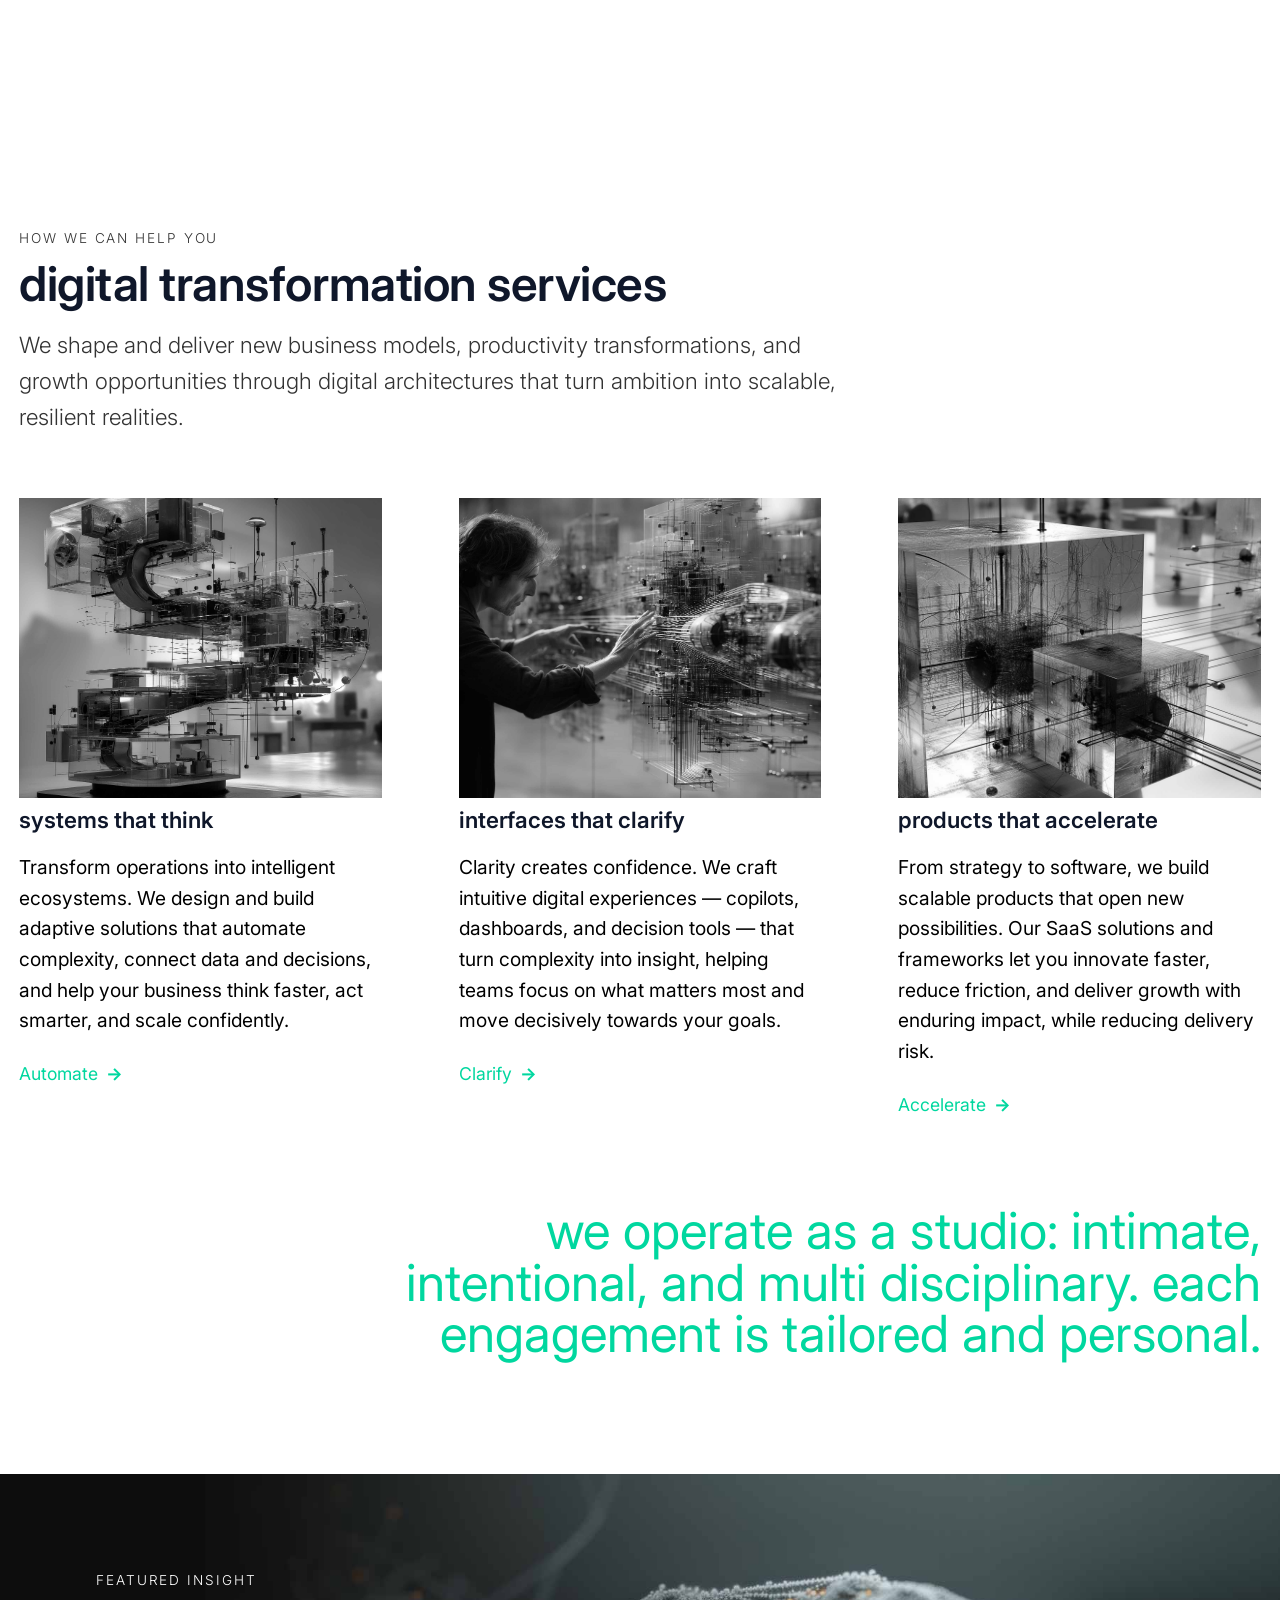
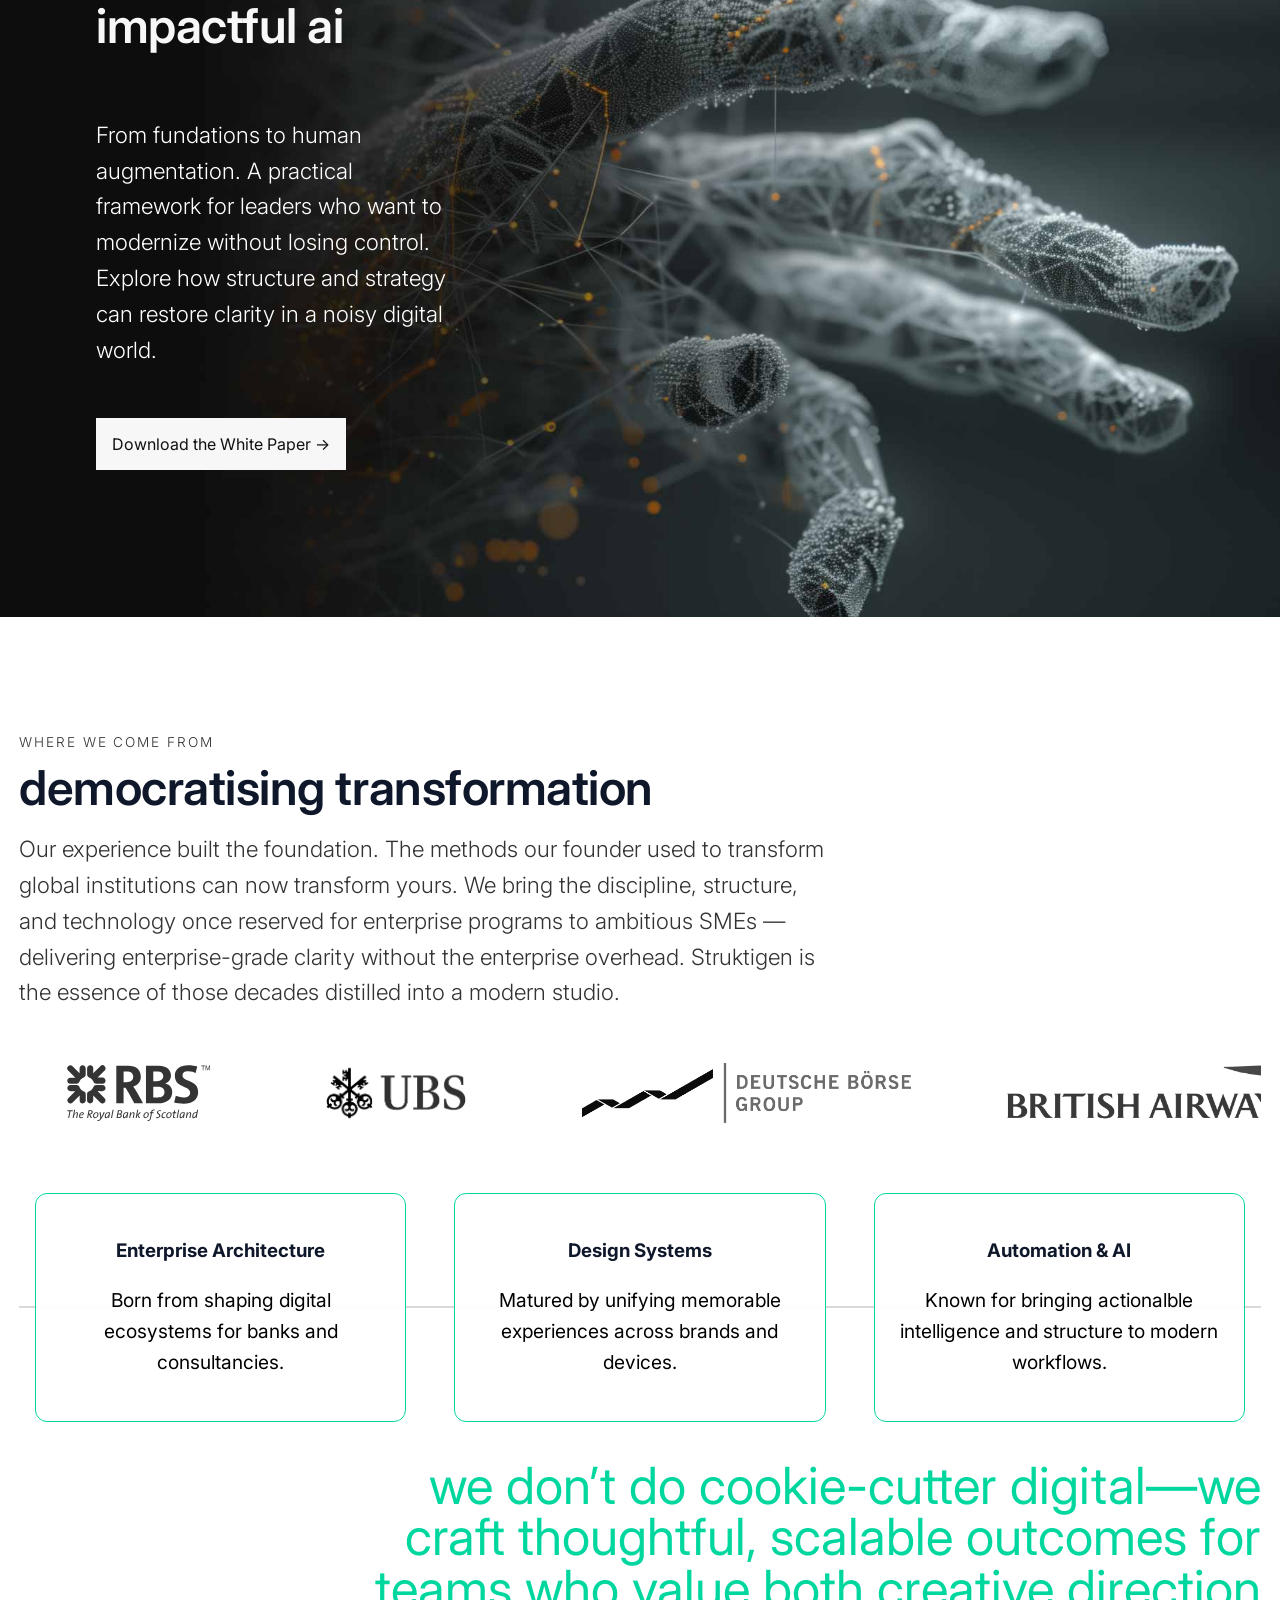
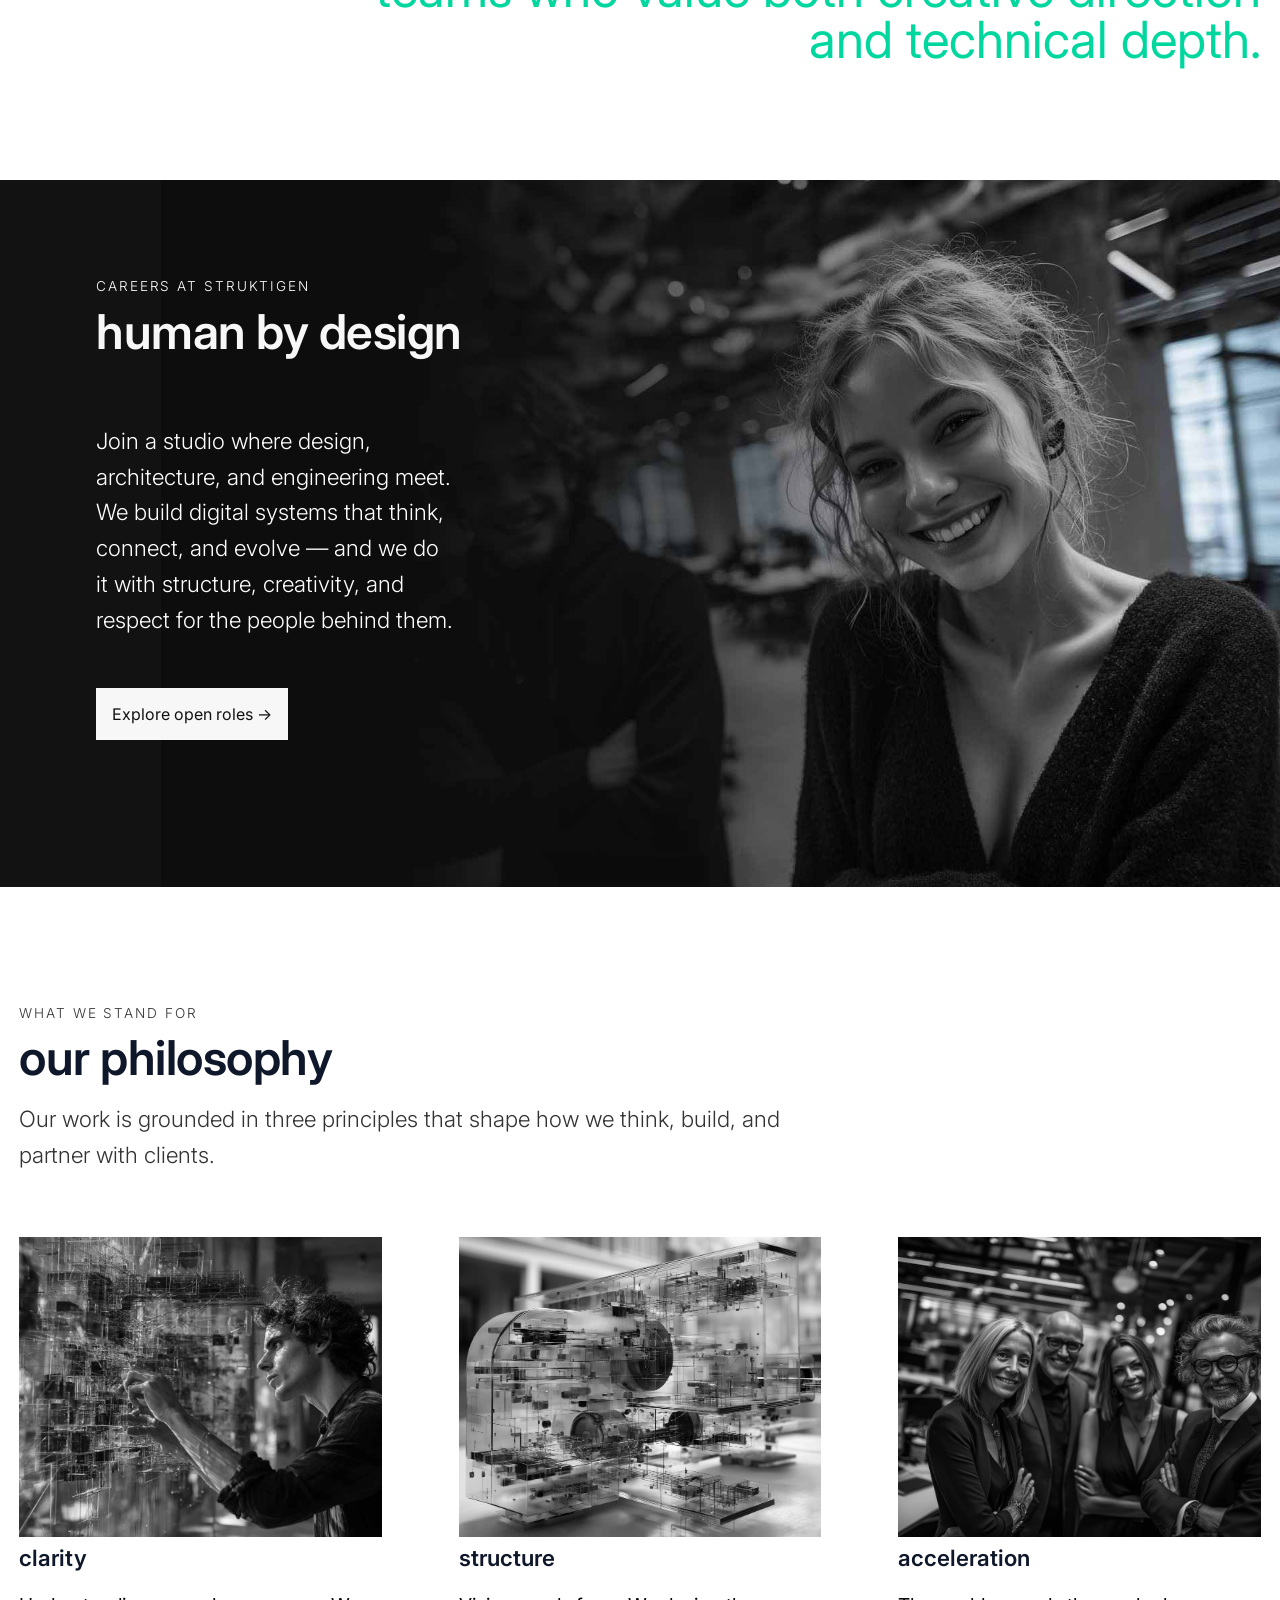
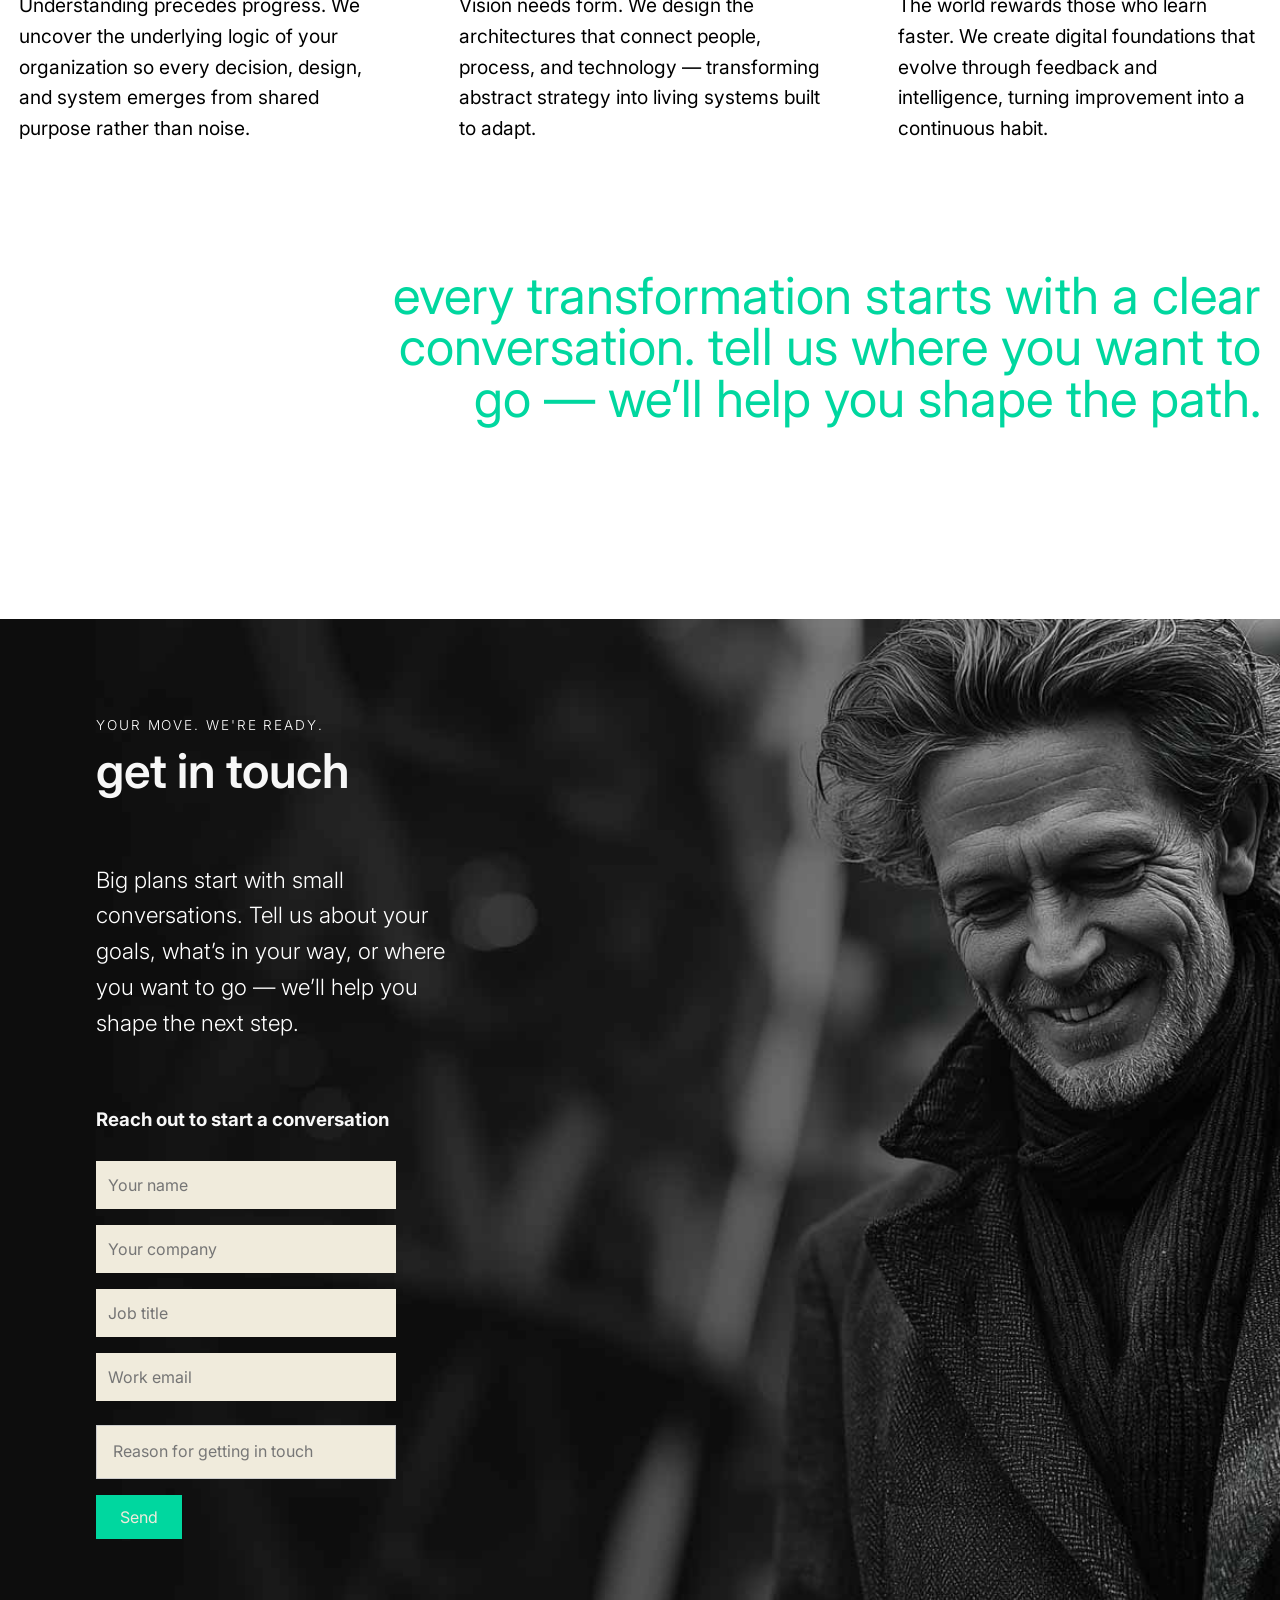
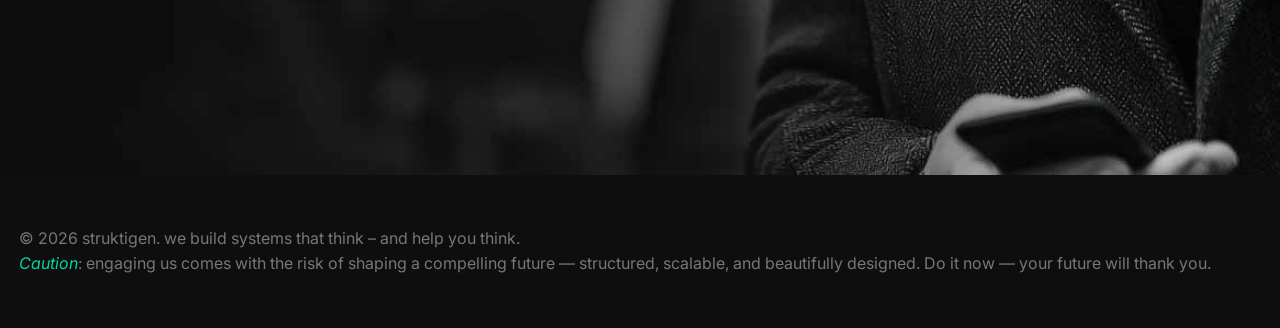
==== commit cb55363a: "Added main page cell c4 text" ====
--- a/index.html
+++ b/index.html
@@ -1,47 +1,57 @@
 <!doctype html>
 
 <html lang="pt">
+
 <head>
   <meta charset="utf-8" />
   <meta name="viewport" content="width=device-width, initial-scale=1" />
   <title>struktigen</title>
-  <meta name="description" content="your digital transformation studio grounded in the principles of industrial design and architectural thinking."/>
+  <meta name="description"
+    content="your digital transformation studio grounded in the principles of industrial design and architectural thinking." />
   <meta property="og:title" content="struktigen" />
-  <meta property="og:description" content="Your digital transformation studio grounded in the principles of industrial design and architectural thinking." />
+  <meta property="og:description"
+    content="Your digital transformation studio grounded in the principles of industrial design and architectural thinking." />
   <meta property="og:type" content="article" />
   <meta property="og:url" content="https://struktigen.com/" />
   <meta property="og:image" content="https://struktigen.com/assets/img/og/home.jpg" />
   <link rel="stylesheet" href="/assets/styles.css" />
-    <link rel="icon" type="image/svg+xml" href="/assets/img/logo/Logo%20Spaced.svg" media="(prefers-color-scheme: light)" />
-  <link rel="icon" type="image/svg+xml" href="/assets/img/logo/Logo%20Spaced%20Mono%20Light.svg" media="(prefers-color-scheme: dark)" />
-  
-<!-- Google Tag Manager -->
-    <script>(function(w,d,s,l,i){w[l]=w[l]||[];w[l].push({'gtm.start':
-    new Date().getTime(),event:'gtm.js'});var f=d.getElementsByTagName(s)[0],
-    j=d.createElement(s),dl=l!='dataLayer'?'&l='+l:'';j.async=true;j.src=
-    'https://www.googletagmanager.com/gtm.js?id='+i+dl;f.parentNode.insertBefore(j,f);
-    })(window,document,'script','dataLayer','GTM-P2HPC898');</script>
-    <!-- End Google Tag Manager -->
+  <link rel="icon" type="image/svg+xml" href="/assets/img/logo/Logo%20Spaced.svg"
+    media="(prefers-color-scheme: light)" />
+  <link rel="icon" type="image/svg+xml" href="/assets/img/logo/Logo%20Spaced%20Mono%20Light.svg"
+    media="(prefers-color-scheme: dark)" />
+
+  <!-- Google Tag Manager -->
+  <script>(function (w, d, s, l, i) {
+      w[l] = w[l] || []; w[l].push({
+        'gtm.start':
+          new Date().getTime(), event: 'gtm.js'
+      }); var f = d.getElementsByTagName(s)[0],
+        j = d.createElement(s), dl = l != 'dataLayer' ? '&l=' + l : ''; j.async = true; j.src =
+          'https://www.googletagmanager.com/gtm.js?id=' + i + dl; f.parentNode.insertBefore(j, f);
+    })(window, document, 'script', 'dataLayer', 'GTM-P2HPC898');</script>
+  <!-- End Google Tag Manager -->
 
   <link rel="preconnect" href="https://fonts.googleapis.com">
   <link rel="preconnect" href="https://fonts.gstatic.com" crossorigin>
-  <link rel="preload" href="https://fonts.googleapis.com/css2?family=Inter:ital,opsz,wght@0,14..32,100..900;1,14..32,100..900&family=Lato:ital,wght@0,100;0,300;0,400;0,700;0,900;1,100;1,300;1,400;1,700;1,900&family=Special+Gothic+Expanded+One&display=swap" rel="stylesheet">
-
-  <link rel="preload" href="/assets/fonts/guggenheim-sans/woff/Guggenheim-Thin.woff2" as="font" type="font/woff2" >
-  <link rel="preload" href="/assets/fonts/guggenheim-sans/woff/Guggenheim-Light.woff2" as="font" type="font/woff2" >
-  <link rel="preload" href="/assets/fonts/guggenheim-sans/woff/Guggenheim-Regular.woff2" as="font" type="font/woff2" >
-  <link rel="preload" href="/assets/fonts/guggenheim-sans/woff/Guggenheim-Medium.woff2" as="font" type="font/woff2" >
-  <link rel="preload" href="/assets/fonts/guggenheim-sans/woff/Guggenheim-Bold.woff2" as="font" type="font/woff2" >
-  <link rel="preload" href="/assets/fonts/guggenheim-sans/woff/Guggenheim-Black.woff2" as="font" type="font/woff2" >
+  <link
+    href="https://fonts.googleapis.com/css2?family=Inter:ital,opsz,wght@0,14..32,100..900;1,14..32,100..900&family=Lato:ital,wght@0,100;0,300;0,400;0,700;0,900;1,14..32,100..900&family=Special+Gothic+Expanded+One&display=swap"
+    rel="stylesheet">
+  <link rel="preload" href="/assets/fonts/guggenheim-sans/woff/Guggenheim-Thin.woff2" as="font" type="font/woff2">
+  <link rel="preload" href="/assets/fonts/guggenheim-sans/woff/Guggenheim-Light.woff2" as="font" type="font/woff2">
+  <link rel="preload" href="/assets/fonts/guggenheim-sans/woff/Guggenheim-Regular.woff2" as="font" type="font/woff2">
+  <link rel="preload" href="/assets/fonts/guggenheim-sans/woff/Guggenheim-Medium.woff2" as="font" type="font/woff2">
+  <link rel="preload" href="/assets/fonts/guggenheim-sans/woff/Guggenheim-Bold.woff2" as="font" type="font/woff2">
+  <link rel="preload" href="/assets/fonts/guggenheim-sans/woff/Guggenheim-Black.woff2" as="font" type="font/woff2">
   <script defer src="/assets/components.js"></script>
   <script defer src="/assets/navigation.js"></script>
 </head>
+
 <body>
   <!-- Google Tag Manager (noscript) -->
-  <noscript><iframe src="https://www.googletagmanager.com/ns.html?id=GTM-P2HPC898"
-  height="0" width="0" style="display:none;visibility:hidden"></iframe></noscript>
+  <noscript><iframe src="https://www.googletagmanager.com/ns.html?id=GTM-P2HPC898" height="0" width="0"
+      style="display:none;visibility:hidden"></iframe></noscript>
   <!-- End Google Tag Manager (noscript) -->
-  <py-header  subtitle="">
+  <py-header subtitle="">
     <a href="/" class="active">home</a>
     <!-- <a href="/cursos/">Cursos</a> -->
     <a href="/products/">products</a>
@@ -54,22 +64,20 @@
   </py-header>
 
   <section class="hero-container">
-      <py-hero
-        eyebrow="Discipline.<br/>Design.<br/>Freedom."
-        title="Struktigen"
-        subtitle="We build systems that think — not to replace human intelligence, but to amplify it."
-        lede="is your <em>digital transformation studio</em> grounded in the principles of <em>industrial design</em> and <em>architectural thinking</em>. "
-        featured-content="You already know your business. We help you see it differently — to simplify, systemise, and scale with confidence. Think better to make sharper decisions. Build smarter to turn ideas into momentum."
-        image="/assets/img/hero1-executive-male-1.jpg"
-        overlay="linear-gradient(to bottom, rgba(0,0,0,.05), rgba(0,0,0,.25))"
-        cta-text="Discover how"
-        cta-link="/about/"
-        position="center 25%"
-        min-h="60vh">
-      </py-hero>     
-
-      <!-- Bright photo? Switch theme for darker text -->
-      <!-- <py-hero
+    <py-hero eyebrow="Struktigen Creates Digital Ecosystems Designed To Sustain Your Growth"
+      title="We help you move beyond disconnected tools and
+manual processes. Our platform creates an
+integrated digital ecosystem where your data,
+automation, and strategy work in perfect harmony,
+providing total efficiency and the power to scale." 
+      featured-content="Tiago You already know your business. We help you see it differently — to simplify, systemise, and scale with confidence. Think better to make sharper decisions. Build smarter to turn ideas into momentum."
+      image="/assets/img/hero1-executive-male-1.jpg"
+      overlay="linear-gradient(to bottom, rgba(0,0,0,.05), rgba(0,0,0,.25))" cta-text="Discover how" cta-link="/about/"
+      position="center 25%" min-h="60vh">
+    </py-hero>
+
+    <!-- Bright photo? Switch theme for darker text -->
+    <!-- <py-hero
         data-hero-theme="light"
         title="Yôga Pós-Parto"
         subtitle="Força suave, respiração profunda"
@@ -80,196 +88,175 @@
         position="center 40%">
       </py-hero> -->
 
+  </section>
+
+  <main class="">
+    <py-section style="wrap airy">
+      <div class="alert">
+        The stakes are higher.<br />
+        The noise is louder.<br />
+        Clarity is rare.
+      </div>
+      <div class="positioning">
+        We build systems that think.<br />And help you think.
+      </div>
+    </py-section>
+
+    <py-section style="wrap" eyebrow="how we can help you" title="Digital Transformation Services"
+      lede="We shape and deliver new business models, productivity transformations, and growth opportunities through digital architectures that turn ambition into scalable, resilient realities."
+      style="h3grid nowrap">
+
+      <py-grid style="airy">
+        <py-card title="Systems that think"
+          subtitle="Transform operations into intelligent ecosystems. We design and build adaptive solutions that automate complexity, connect data and decisions, and help your business think faster, act smarter, and scale confidently."
+          image="/assets/img/acrylic-system.jpg" href="/services/index.html#systems" button-label="Automate">
+        </py-card>
+
+        <py-card title="Interfaces that clarify"
+          subtitle="Clarity creates confidence. We craft intuitive digital experiences — copilots, dashboards, and decision tools — that turn complexity into insight, helping teams focus on what matters most and move decisively towards your goals."
+          image="/assets/img/acrylic-interface.jpg" href="/services/index.html#experiences"
+          button-label="Clarify"></py-card>
+
+        <py-card title="Products that accelerate"
+          subtitle="From strategy to software, we build scalable products that open new possibilities. Our SaaS solutions and frameworks let you innovate faster, reduce friction, and deliver growth with enduring impact, while reducing delivery risk."
+          image="/assets/img/acrylic-structure.jpg" href="/products" button-label="Accelerate"></py-card>
+      </py-grid>
+      <div class="positioning">
+        We operate as a studio: intimate, intentional, and multi disciplinary. Each engagement is tailored and personal.
+      </div>
+    </py-section>
+
+
+
+
+    <section class="insight-banner">
+      <div class="container">
+        <div class="eyebrow">Featured Insight</div>
+        <h2>Impactful AI</h2>
+        <p class="lede">
+          From fundations to human augmentation. A practical framework for leaders who want to modernize
+          without losing control. Explore how structure and strategy can restore clarity in a noisy digital world.
+        </p>
+        <div class="cta"><a href="/products/impactful-ai.html" class="button alt">Download the White Paper →</a></div>
+
+      </div>
     </section>
 
-  <main class="">
-      <py-section style="wrap airy">
-        <div class="alert">
-         The stakes are higher.<br/>  
-          The noise is louder.<br/>
-          Clarity is rare.
+
+    <py-section style="wrap" eyebrow="Where We Come From" title="Democratising Transformation"
+      lede="Our experience built the foundation. The methods our founder used to transform global institutions can now transform yours. We bring the discipline, structure, and technology once reserved for enterprise programs to ambitious SMEs — delivering enterprise-grade clarity without the enterprise overhead. Struktigen is the essence of those decades distilled into a modern studio."
+      style="h3grid nowrap">
+
+      <!-- Horizontal logo carousel -->
+      <py-carousel>
+
+      </py-carousel>
+
+
+      <div class="timeline">
+        <div class="node">
+          <h3>Enterprise Architecture</h3>
+          <p>Born from shaping digital ecosystems for banks and consultancies.</p>
         </div>
-        <div class="positioning">
-          We build systems that think.<br/>And help you think.
+        <div class="node">
+          <h3>Design Systems</h3>
+          <p>Matured by unifying memorable experiences across brands and devices.</p>
         </div>
-      </py-section>
-
-      <py-section 
-        style="wrap"
-        eyebrow="how we can help you"
-        title="Digital Transformation Services"
-        lede="We shape and deliver new business models, productivity transformations, and growth opportunities through digital architectures that turn ambition into scalable, resilient realities."
-        style="h3grid nowrap">
-
-        <py-grid style="airy">
-          <py-card 
-            title="Systems that think" 
-            subtitle="Transform operations into intelligent ecosystems. We design and build adaptive solutions that automate complexity, connect data and decisions, and help your business think faster, act smarter, and scale confidently."
-            image="/assets/img/acrylic-system.jpg"
-            href="/services/index.html#systems"
-            button-label="Automate">            
-          </py-card>
-          
-          <py-card 
-            title="Interfaces that clarify" 
-            subtitle="Clarity creates confidence. We craft intuitive digital experiences — copilots, dashboards, and decision tools — that turn complexity into insight, helping teams focus on what matters most and move decisively towards your goals."
-            image="/assets/img/acrylic-interface.jpg"
-            href="/services/index.html#experiences"
-            button-label="Clarify"></py-card>
-          
-          <py-card 
-            title="Products that accelerate" 
-            subtitle="From strategy to software, we build scalable products that open new possibilities. Our SaaS solutions and frameworks let you innovate faster, reduce friction, and deliver growth with enduring impact, while reducing delivery risk."
-            image="/assets/img/acrylic-structure.jpg"
-            href="/products"
-            button-label="Accelerate"></py-card>
-        </py-grid>
-        <div class="positioning">
-            We operate as a studio: intimate, intentional, and multi disciplinary. Each engagement is tailored and personal. 
-          </div>
-      </py-section>
-
-        
-
-
-      <section class="insight-banner">
-        <div class="container">
-          <div class="eyebrow">Featured Insight</div>
-          <h2>Impactful AI</h2>
-          <p class="lede">
-            From fundations to human augmentation. A practical framework for leaders who want to modernize 
-            without losing control. Explore how structure and strategy can restore clarity in a noisy digital world.
-          </p>
-          <div class="cta"><a href="/products/impactful-ai.html" class="button alt">Download the White Paper →</a></div>
-          
+        <div class="node">
+          <h3>Automation & AI</h3>
+          <p>Known for bringing actionalble intelligence and structure to modern workflows.</p>
         </div>
-      </section>
-
-
-      <py-section 
-        style="wrap"
-        eyebrow="Where We Come From"
-        title="Democratising Transformation"
-        lede="Our experience built the foundation. The methods our founder used to transform global institutions can now transform yours. We bring the discipline, structure, and technology once reserved for enterprise programs to ambitious SMEs — delivering enterprise-grade clarity without the enterprise overhead. Struktigen is the essence of those decades distilled into a modern studio."
-        style="h3grid nowrap">
-
-          <!-- Horizontal logo carousel -->
-          <py-carousel>
-
-          </py-carousel>
-
-          
-          <div class="timeline">
-            <div class="node">
-              <h3>Enterprise Architecture</h3>
-              <p>Born from shaping digital ecosystems for banks and consultancies.</p>
-            </div>
-            <div class="node">
-              <h3>Design Systems</h3>
-              <p>Matured by unifying memorable experiences across brands and devices.</p>
-            </div>
-            <div class="node">
-              <h3>Automation & AI</h3>
-              <p>Known for bringing actionalble intelligence and structure to modern workflows.</p>
-            </div>
-          </div>
-          <div class="positioning">
-            We don’t do cookie-cutter digital—we craft thoughtful, scalable outcomes for teams who value both creative direction and technical depth. 
-          </div>
-        </div>
-      </py-section >
-    
-      <section class="insight-banner careers">
-        <div class="container">
-          <div class="eyebrow">Careers at Struktigen</div>
-          <h2>Human by Design</h2>
-          <p class="lede">
-            Join a studio where design, architecture, and engineering meet. We build digital systems that think, connect, and evolve — and we do it with structure, creativity, and respect for the people behind them.
-          </p>
-          <div class="cta"><a href="/careers/" class="button alt">Explore open roles →</a></div>
-          
-        </div>
-      </section>
-
-      <!-- PHILOSOPHY -->
-      <py-section 
-        style="wrap"
-        eyebrow="What We Stand For"
-        title="Our Philosophy"
-        lede="Our work is grounded in three principles that shape how we think, build, and partner with clients."
-        style="h3grid nowrap"
-        id="philosophy">
-
-        <py-grid style="airy">
-          <py-card 
-            title="Clarity"
-            subtitle="Understanding precedes progress. We uncover the underlying logic of your organization so every decision, design, and system emerges from shared purpose rather than noise."
-            image="/assets/img/ai-infra.jpg"></py-card>
-
-          <py-card 
-            title="Structure"
-            subtitle="Vision needs form. We design the architectures that connect people, process, and technology — transforming abstract strategy into living systems built to adapt."
-            image="/assets/img/fabrikos.jpg"></py-card>
-
-          <py-card 
-            title="Acceleration"
-            subtitle="The world rewards those who learn faster. We create digital foundations that evolve through feedback and intelligence, turning improvement into a continuous habit."
-            image="/assets/img/hero3-executive-team-1.jpg"></py-card>
-        </py-grid>
-
-        <div class="positioning airy">
-          Every transformation starts with a clear conversation. 
-          Tell us where you want to go — we’ll help you shape the path.
-        </div>
-
-      </py-section>
-
-      <section class="insight-banner last businessman">
-        <div class="container">
-          <div class="eyebrow">Your move. We're ready.</div>
-          <h2>Get in touch</h2>
-          <p class="lede">
-            Big plans start with small conversations. Tell us about your goals, what’s in your way, 
-            or where you want to go — we’ll help you shape the next step.
-
-          </p>
-          <py-contact-form 
-              fields="name, company, title, email" 
-              labels='{"name":"Your name","company":"Your company","title":"Job title","email":"Work email"}'
-              origin="homepage"
-              title="Reach out to start a conversation"
-              data-endpoint="L3N1Ym1pdA=="
-              success-msg="Thanks for reaching out! We'll get back to you soon."
-              error-msg="Sorry, something went wrong. Please try again later.">
-
-              <input type="hidden" name="reason" value="">
-
-              <py-dropdown label="Reason for getting in touch" data-field="reason">
-                <option value="transformation" title="Exploring digital transformation"
-                  description="Strategic conversations about structure, systems, and future growth."></option>
-
-                <option value="systems" title="Building smarter systems"
-                  description="AI, automation, and data-driven solutions."></option>
-
-                <option value="interfaces" title="Designing better interfaces"
-                  description="UX and experience design discussions."></option>
-
-                <option value="products" title="Learning about our products"
-                  description="FabrikOS, Reaktor, Calkulator, and others."></option>
-
-                <option value="press" title="Media or partnership inquiry"
-                  description="Press, collaboration, or speaking requests."></option>
-
-                <option value="other" title="Something else / just getting in touch"
-                  description="If none of the above quite fits."></option>
-              </py-dropdown>
-            </py-contact-form>
-        </div>
-      </section>
+      </div>
+      <div class="positioning">
+        We don’t do cookie-cutter digital—we craft thoughtful, scalable outcomes for teams who value both creative
+        direction and technical depth.
+      </div>
+      </div>
+    </py-section>
+
+    <section class="insight-banner careers">
+      <div class="container">
+        <div class="eyebrow">Careers at Struktigen</div>
+        <h2>Human by Design</h2>
+        <p class="lede">
+          Join a studio where design, architecture, and engineering meet. We build digital systems that think, connect,
+          and evolve — and we do it with structure, creativity, and respect for the people behind them.
+        </p>
+        <div class="cta"><a href="/careers/" class="button alt">Explore open roles →</a></div>
+
+      </div>
+    </section>
+
+    <!-- PHILOSOPHY -->
+    <py-section style="wrap" eyebrow="What We Stand For" title="Our Philosophy"
+      lede="Our work is grounded in three principles that shape how we think, build, and partner with clients."
+      style="h3grid nowrap" id="philosophy">
+
+      <py-grid style="airy">
+        <py-card title="Clarity"
+          subtitle="Understanding precedes progress. We uncover the underlying logic of your organization so every decision, design, and system emerges from shared purpose rather than noise."
+          image="/assets/img/ai-infra.jpg"></py-card>
+
+        <py-card title="Structure"
+          subtitle="Vision needs form. We design the architectures that connect people, process, and technology — transforming abstract strategy into living systems built to adapt."
+          image="/assets/img/fabrikos.jpg"></py-card>
+
+        <py-card title="Acceleration"
+          subtitle="The world rewards those who learn faster. We create digital foundations that evolve through feedback and intelligence, turning improvement into a continuous habit."
+          image="/assets/img/hero3-executive-team-1.jpg"></py-card>
+      </py-grid>
+
+      <div class="positioning airy">
+        Every transformation starts with a clear conversation.
+        Tell us where you want to go — we’ll help you shape the path.
+      </div>
+
+    </py-section>
+
+    <section class="insight-banner last businessman">
+      <div class="container">
+        <div class="eyebrow">Your move. We're ready.</div>
+        <h2>Get in touch</h2>
+        <p class="lede">
+          Big plans start with small conversations. Tell us about your goals, what’s in your way,
+          or where you want to go — we’ll help you shape the next step.
+
+        </p>
+        <py-contact-form fields="name, company, title, email"
+          labels='{"name":"Your name","company":"Your company","title":"Job title","email":"Work email"}'
+          origin="homepage" title="Reach out to start a conversation" data-endpoint="L3N1Ym1pdA=="
+          success-msg="Thanks for reaching out! We'll get back to you soon."
+          error-msg="Sorry, something went wrong. Please try again later.">
+
+          <input type="hidden" name="reason" value="">
+
+          <py-dropdown label="Reason for getting in touch" data-field="reason">
+            <option value="transformation" title="Exploring digital transformation"
+              description="Strategic conversations about structure, systems, and future growth."></option>
+
+            <option value="systems" title="Building smarter systems"
+              description="AI, automation, and data-driven solutions."></option>
+
+            <option value="interfaces" title="Designing better interfaces"
+              description="UX and experience design discussions."></option>
+
+            <option value="products" title="Learning about our products"
+              description="FabrikOS, Reaktor, Calkulator, and others."></option>
+
+            <option value="press" title="Media or partnership inquiry"
+              description="Press, collaboration, or speaking requests."></option>
+
+            <option value="other" title="Something else / just getting in touch"
+              description="If none of the above quite fits."></option>
+          </py-dropdown>
+        </py-contact-form>
+      </div>
+    </section>
 
   </main>
 
   <py-footer>
   </py-footer>
 </body>
-</html>
+
+</html>
--- a/assets/styles.css
+++ b/assets/styles.css
@@ -23,7 +23,7 @@
   --grid: #d9d9d9;          /* grid line color */
   --brand-white: #f0ebdc;
   /* --brand-primary: #9A0013; */
-  --brand-primary: #FF5C00;
+  --brand-primary: #00d79f;
   --brand-primary-bg-alpha: rgba(41, 69, 101, 0.5);
   --brand-secondary: #5C00FF;
   --brand-secondary-bg-alpha: rgba(86, 155, 151, 0.5);
@@ -76,8 +76,13 @@
 body{
   color:var(--text);
   background:var(--bg);
-  font-family: system-ui, -apple-system, Segoe UI, Roboto, Ubuntu, 'Helvetica Neue', Arial, 'Noto Sans';
+  font-family: 'Inter', 'Helvetica Neue', Arial, sans-serif;
   line-height:1.6;
+}
+
+/* Enforce Inter across the whole site, including custom elements and form controls. */
+body, body * {
+  font-family: 'Inter', 'Helvetica Neue', Arial, sans-serif !important;
 }
 
 .wrap{
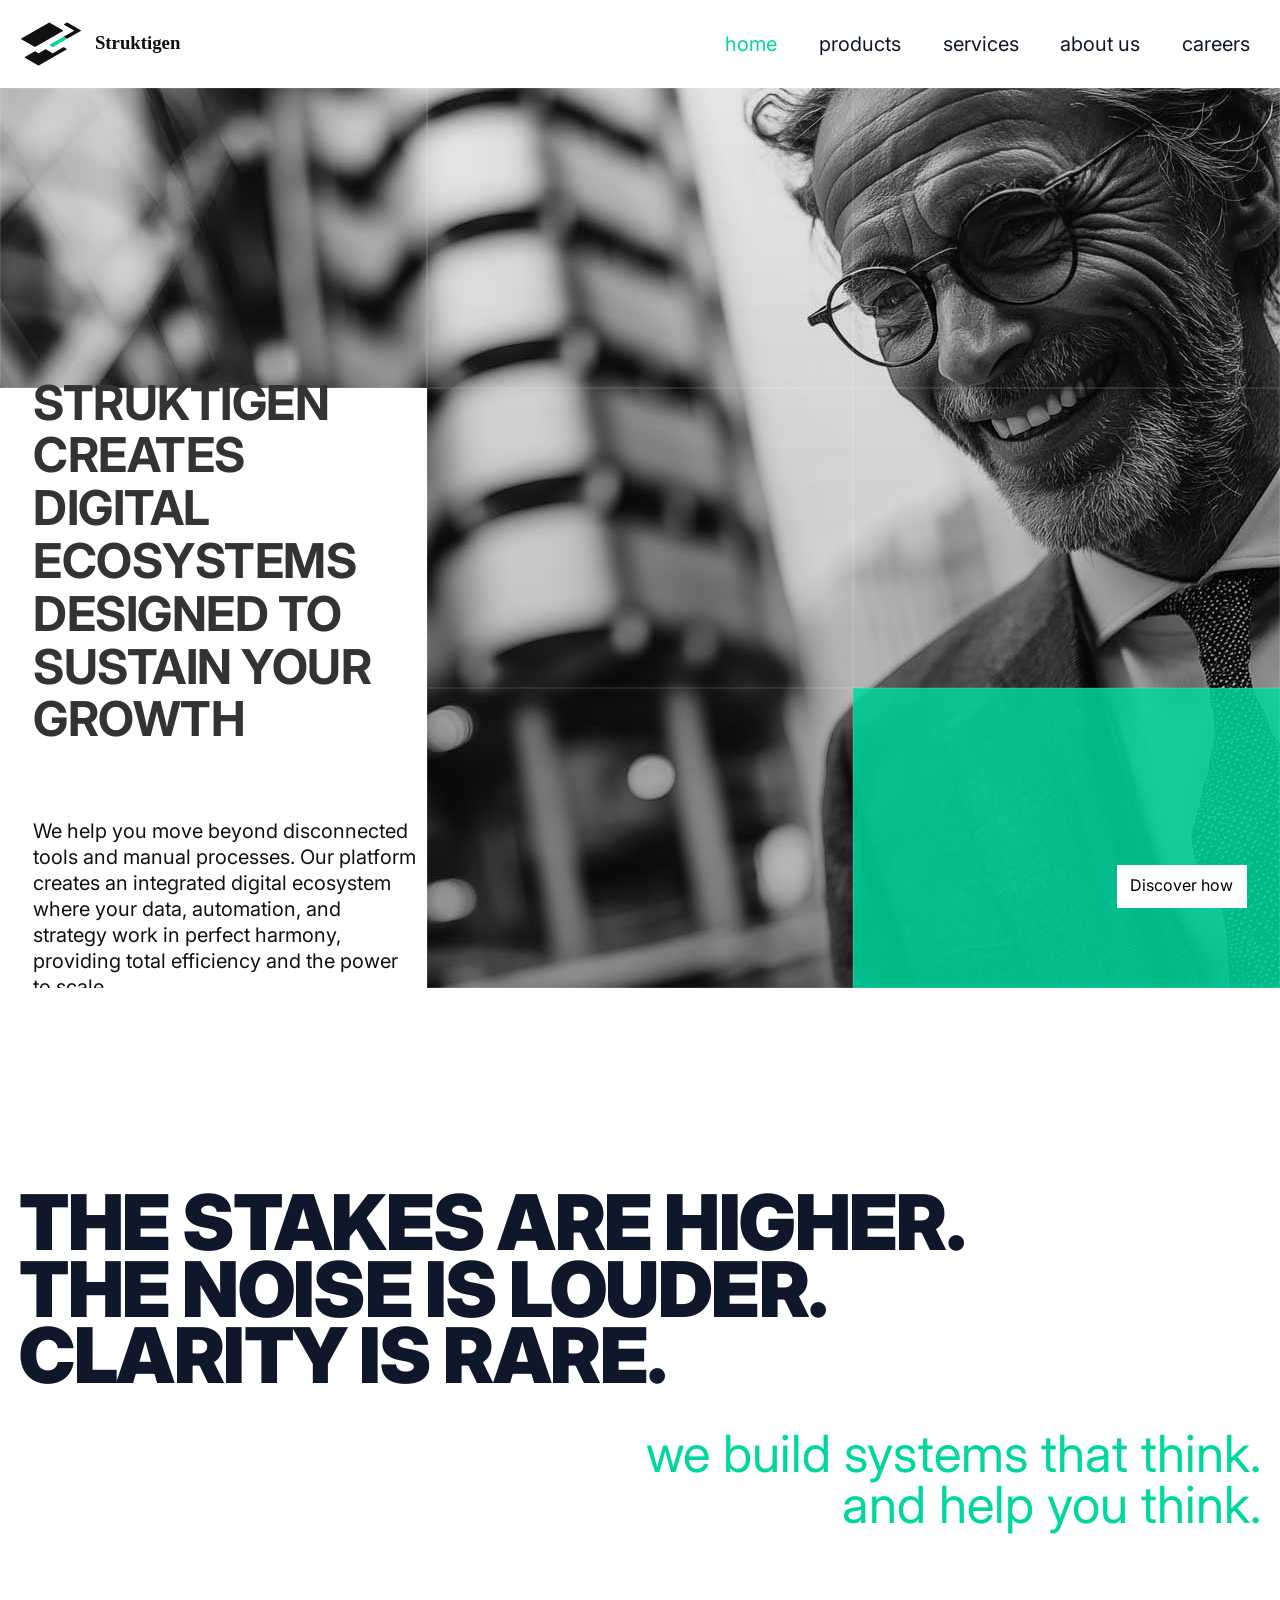
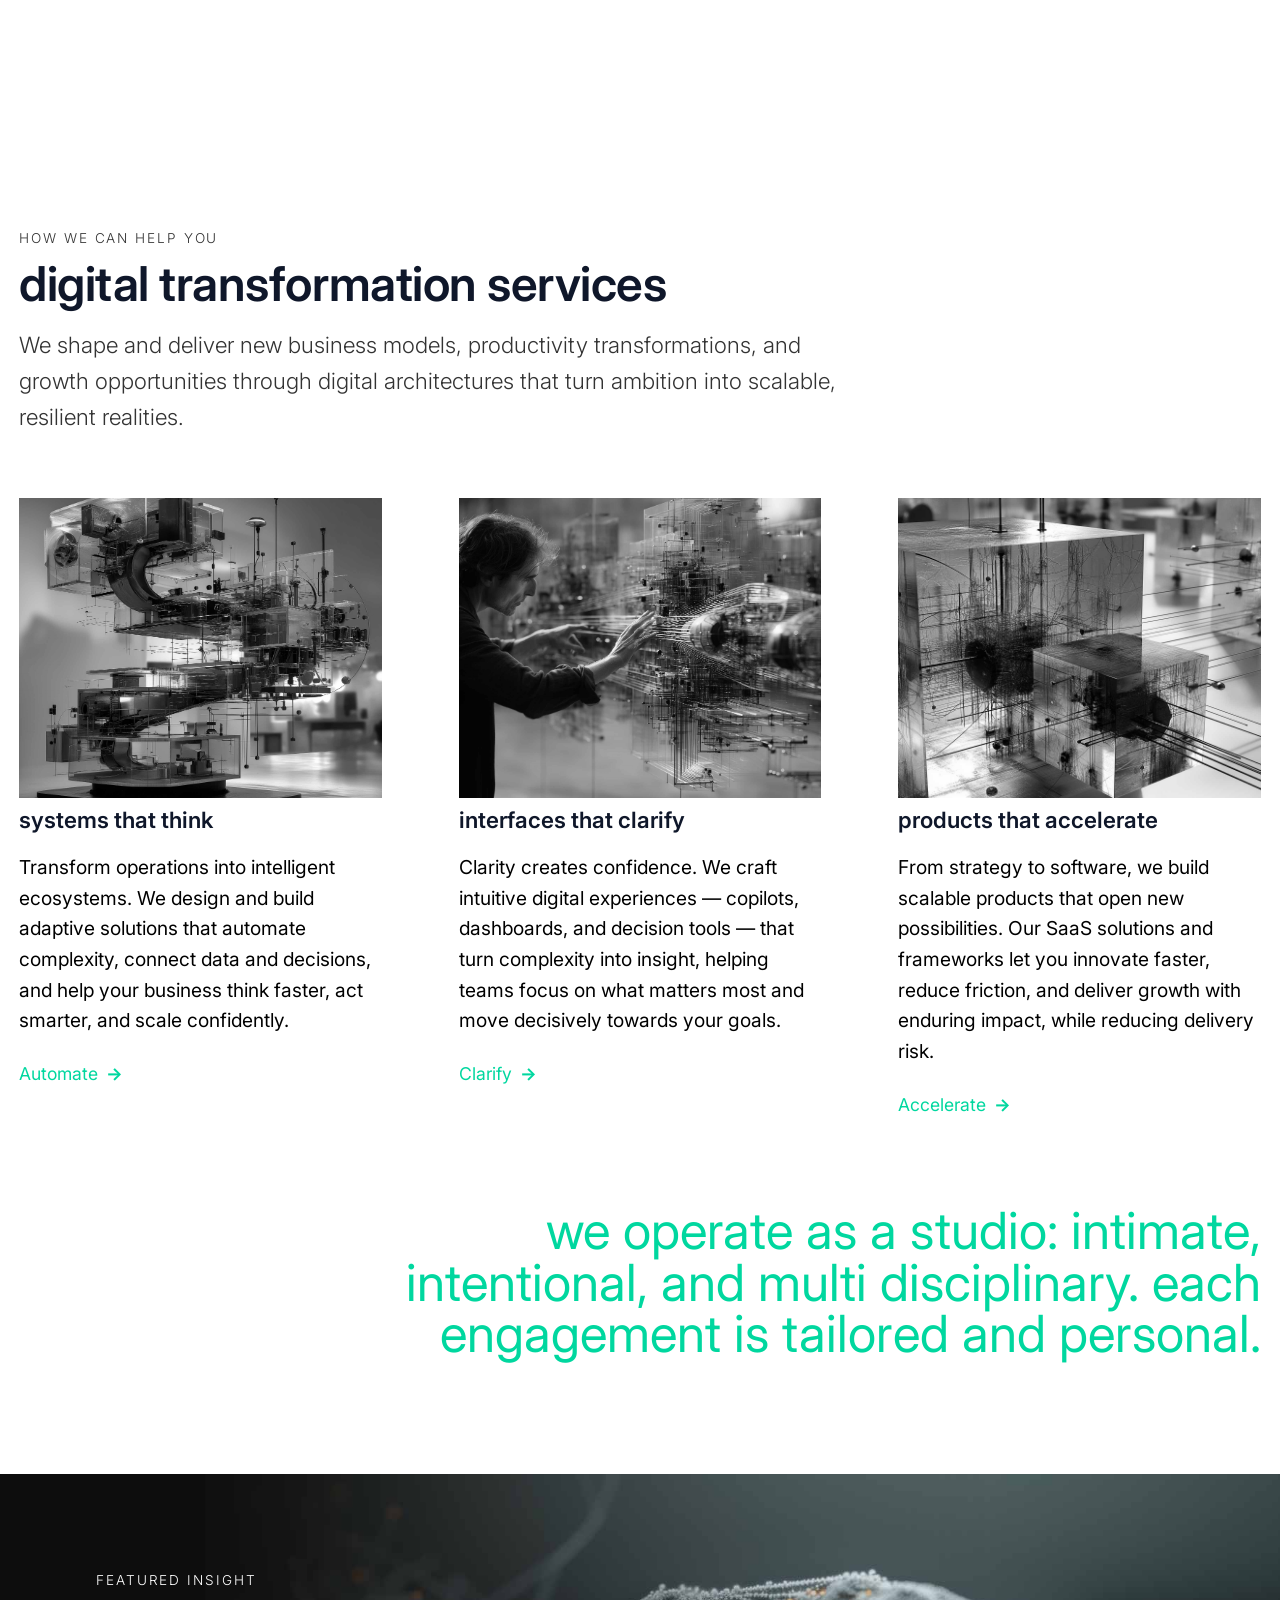
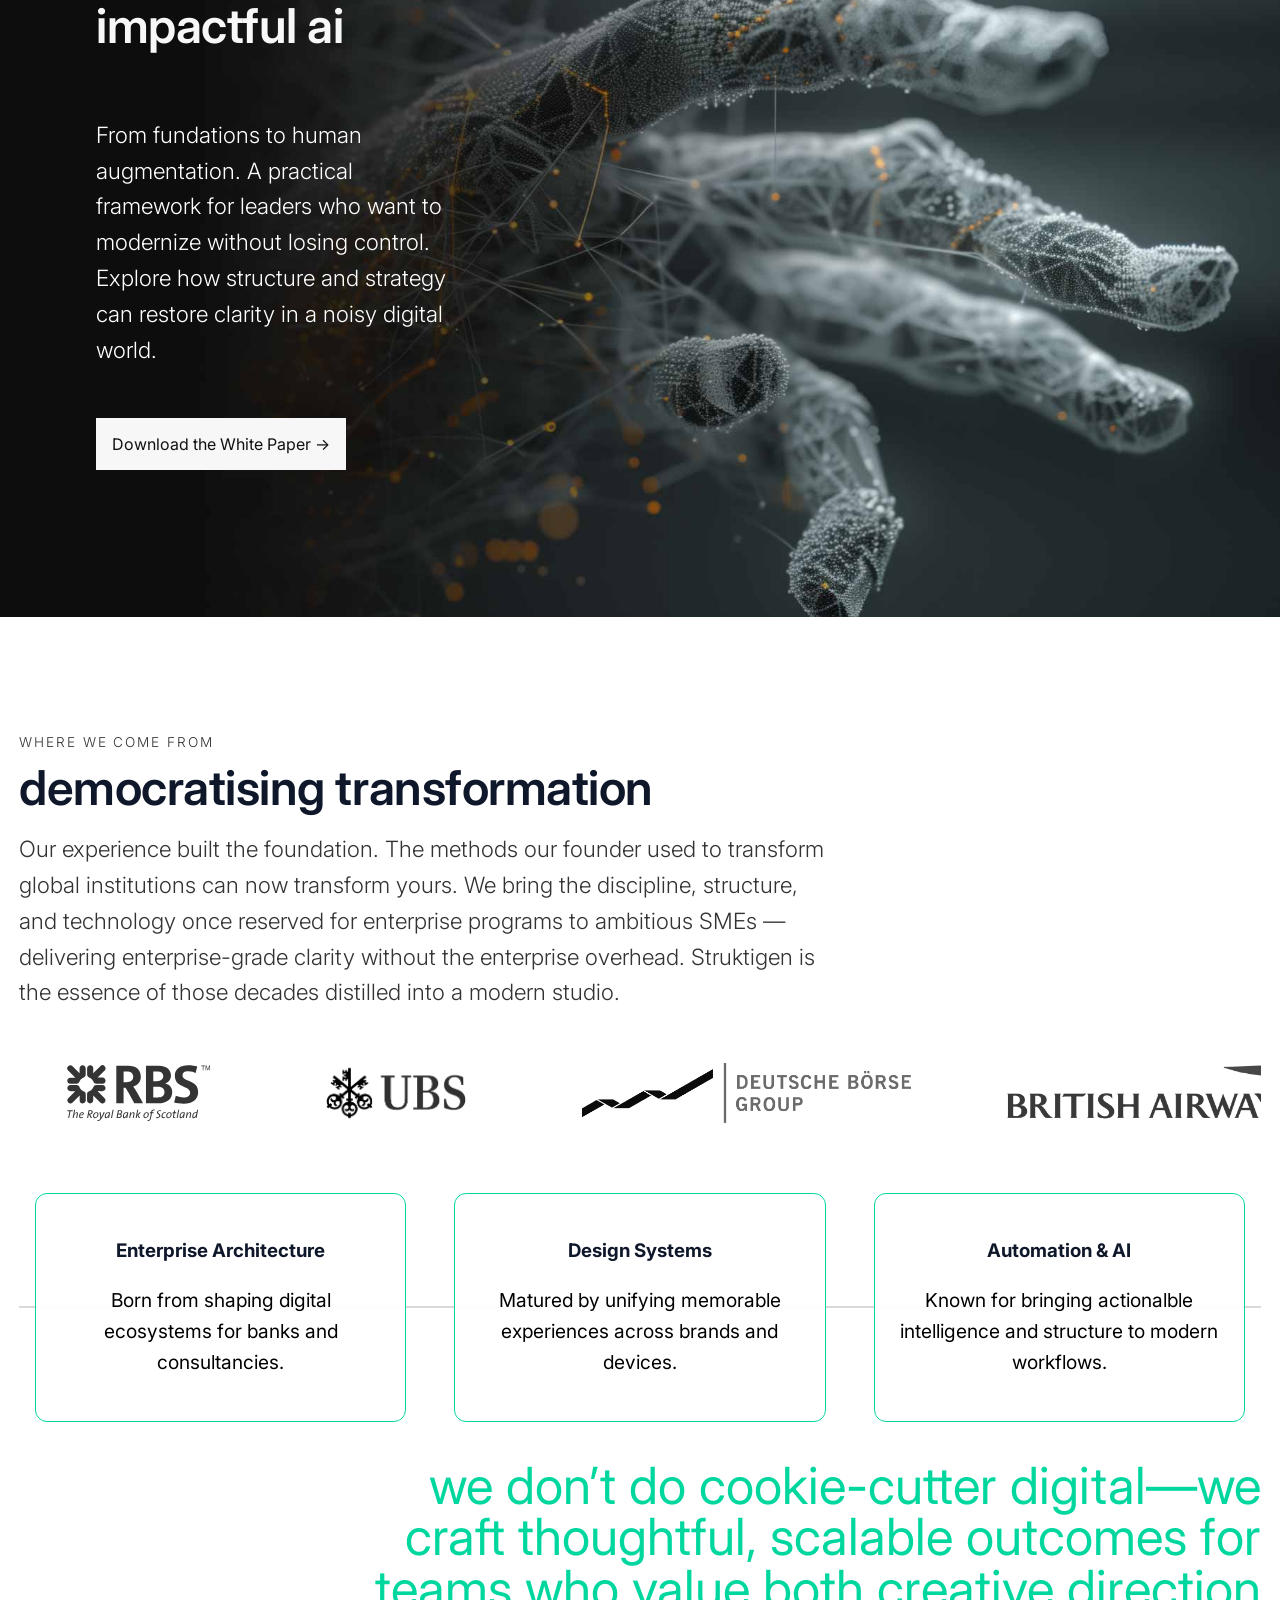
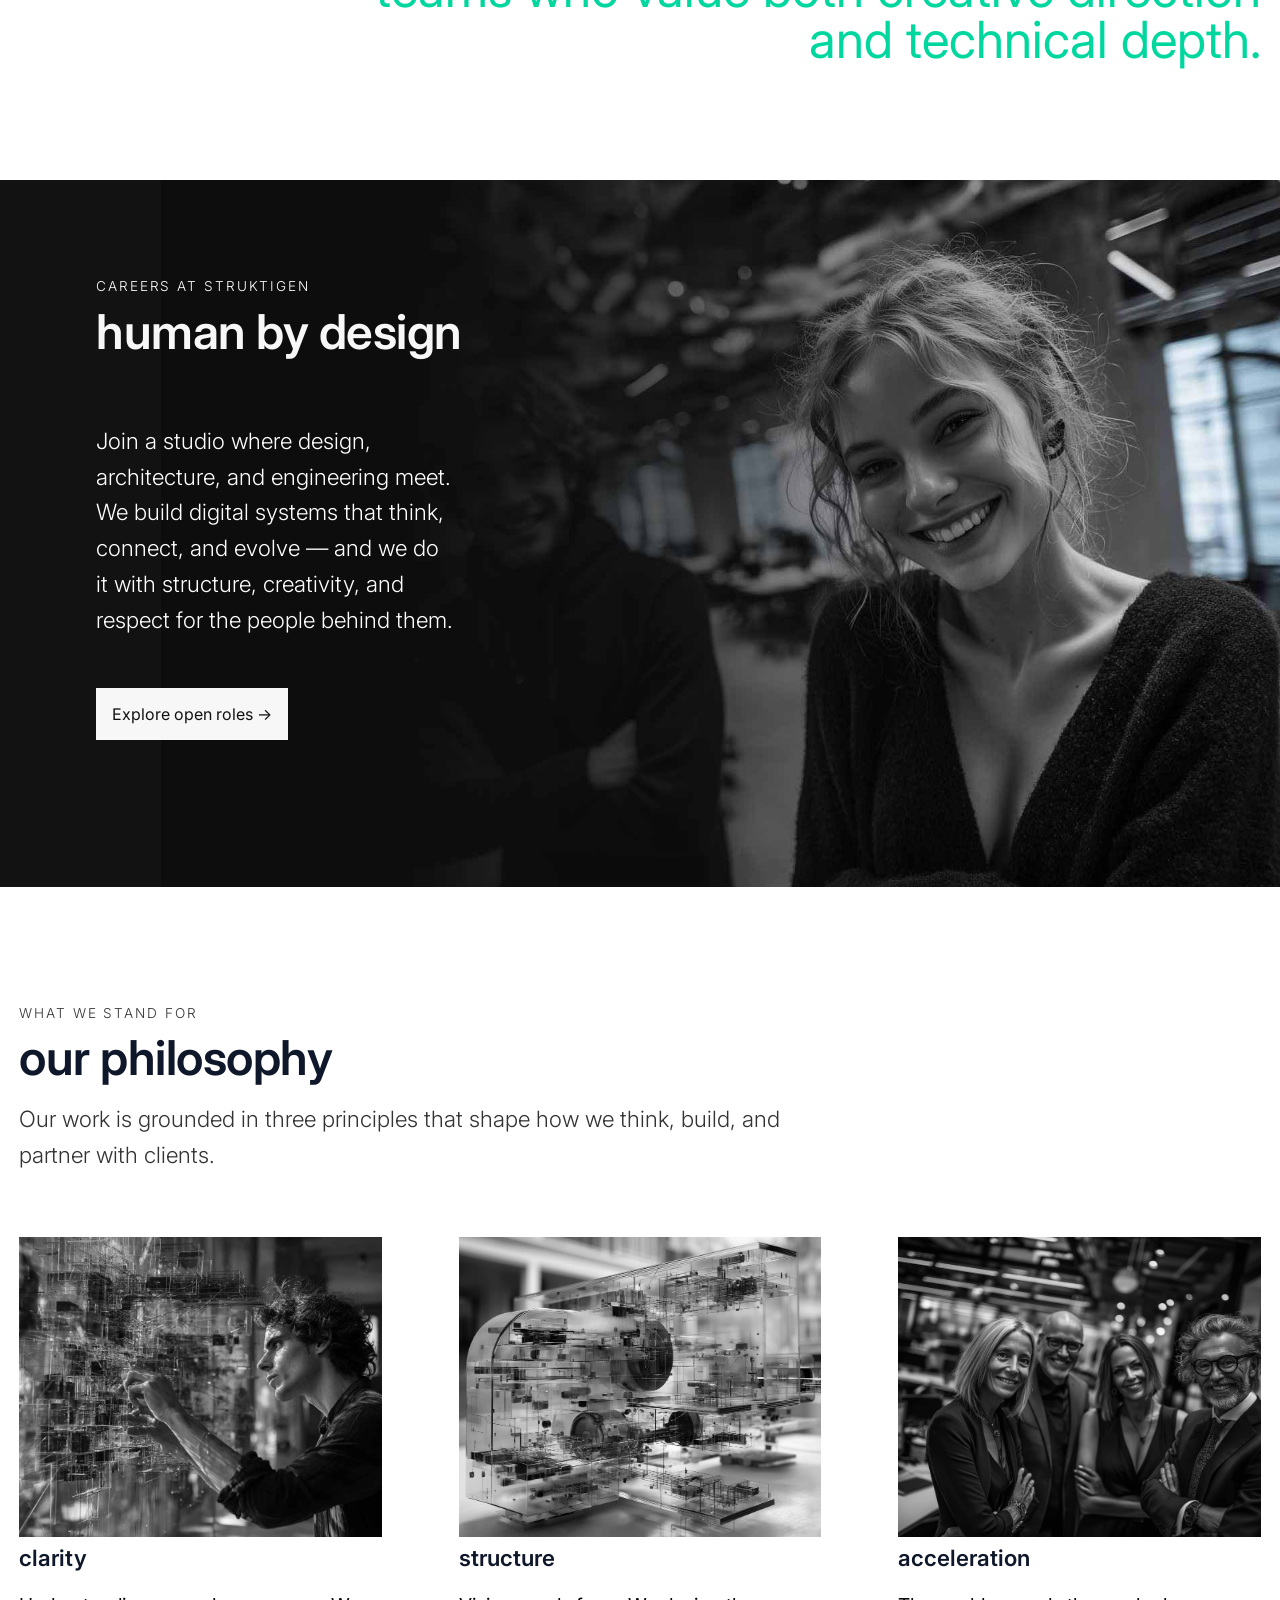
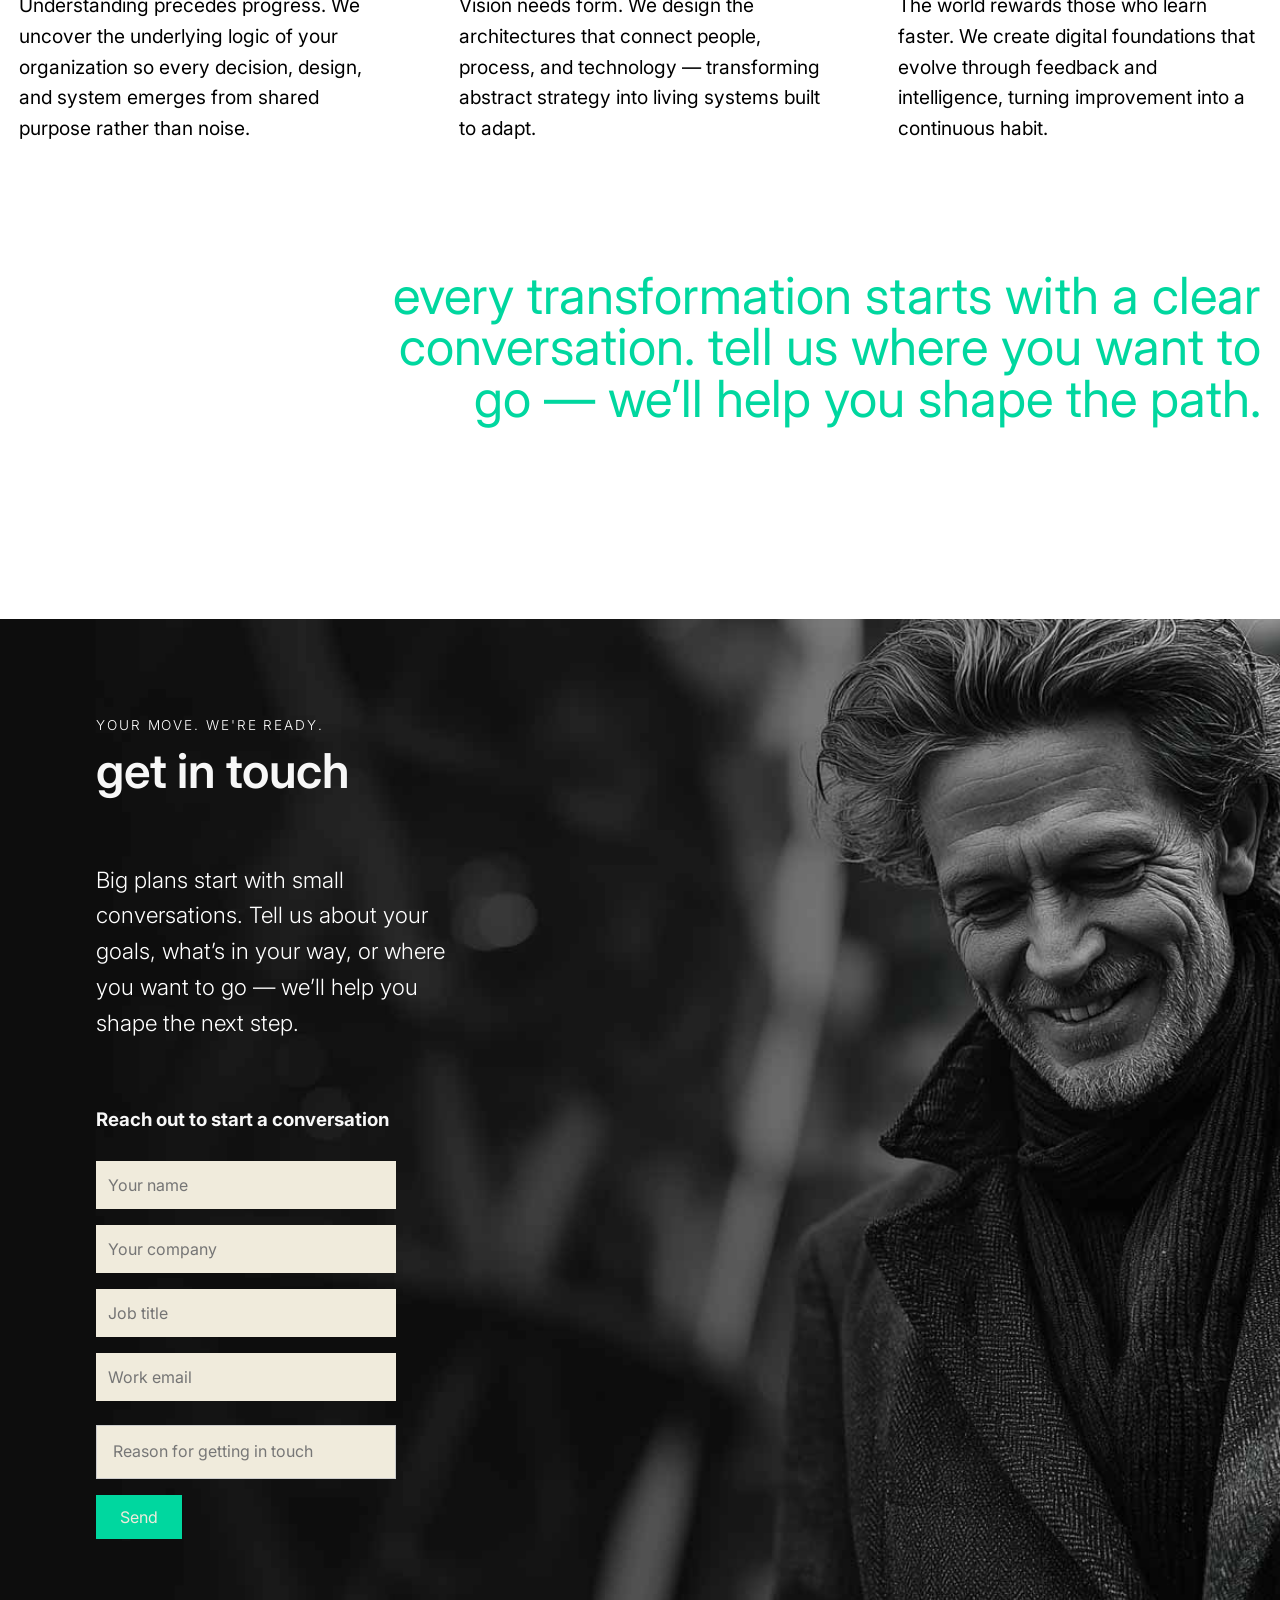
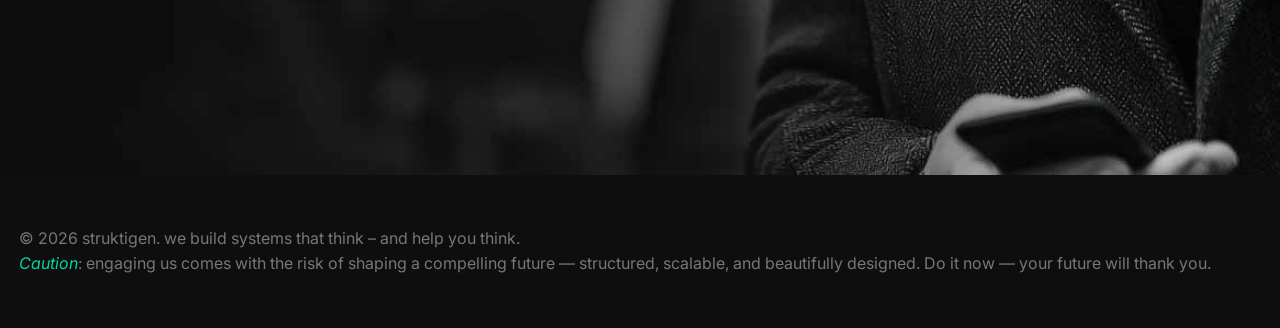
==== commit 93c26328: "main page botton" ====
--- a/index.html
+++ b/index.html
@@ -70,7 +70,7 @@
 integrated digital ecosystem where your data,
 automation, and strategy work in perfect harmony,
 providing total efficiency and the power to scale." 
-      featured-content="Tiago You already know your business. We help you see it differently — to simplify, systemise, and scale with confidence. Think better to make sharper decisions. Build smarter to turn ideas into momentum."
+      featured-content=""
       image="/assets/img/hero1-executive-male-1.jpg"
       overlay="linear-gradient(to bottom, rgba(0,0,0,.05), rgba(0,0,0,.25))" cta-text="Discover how" cta-link="/about/"
       position="center 25%" min-h="60vh">
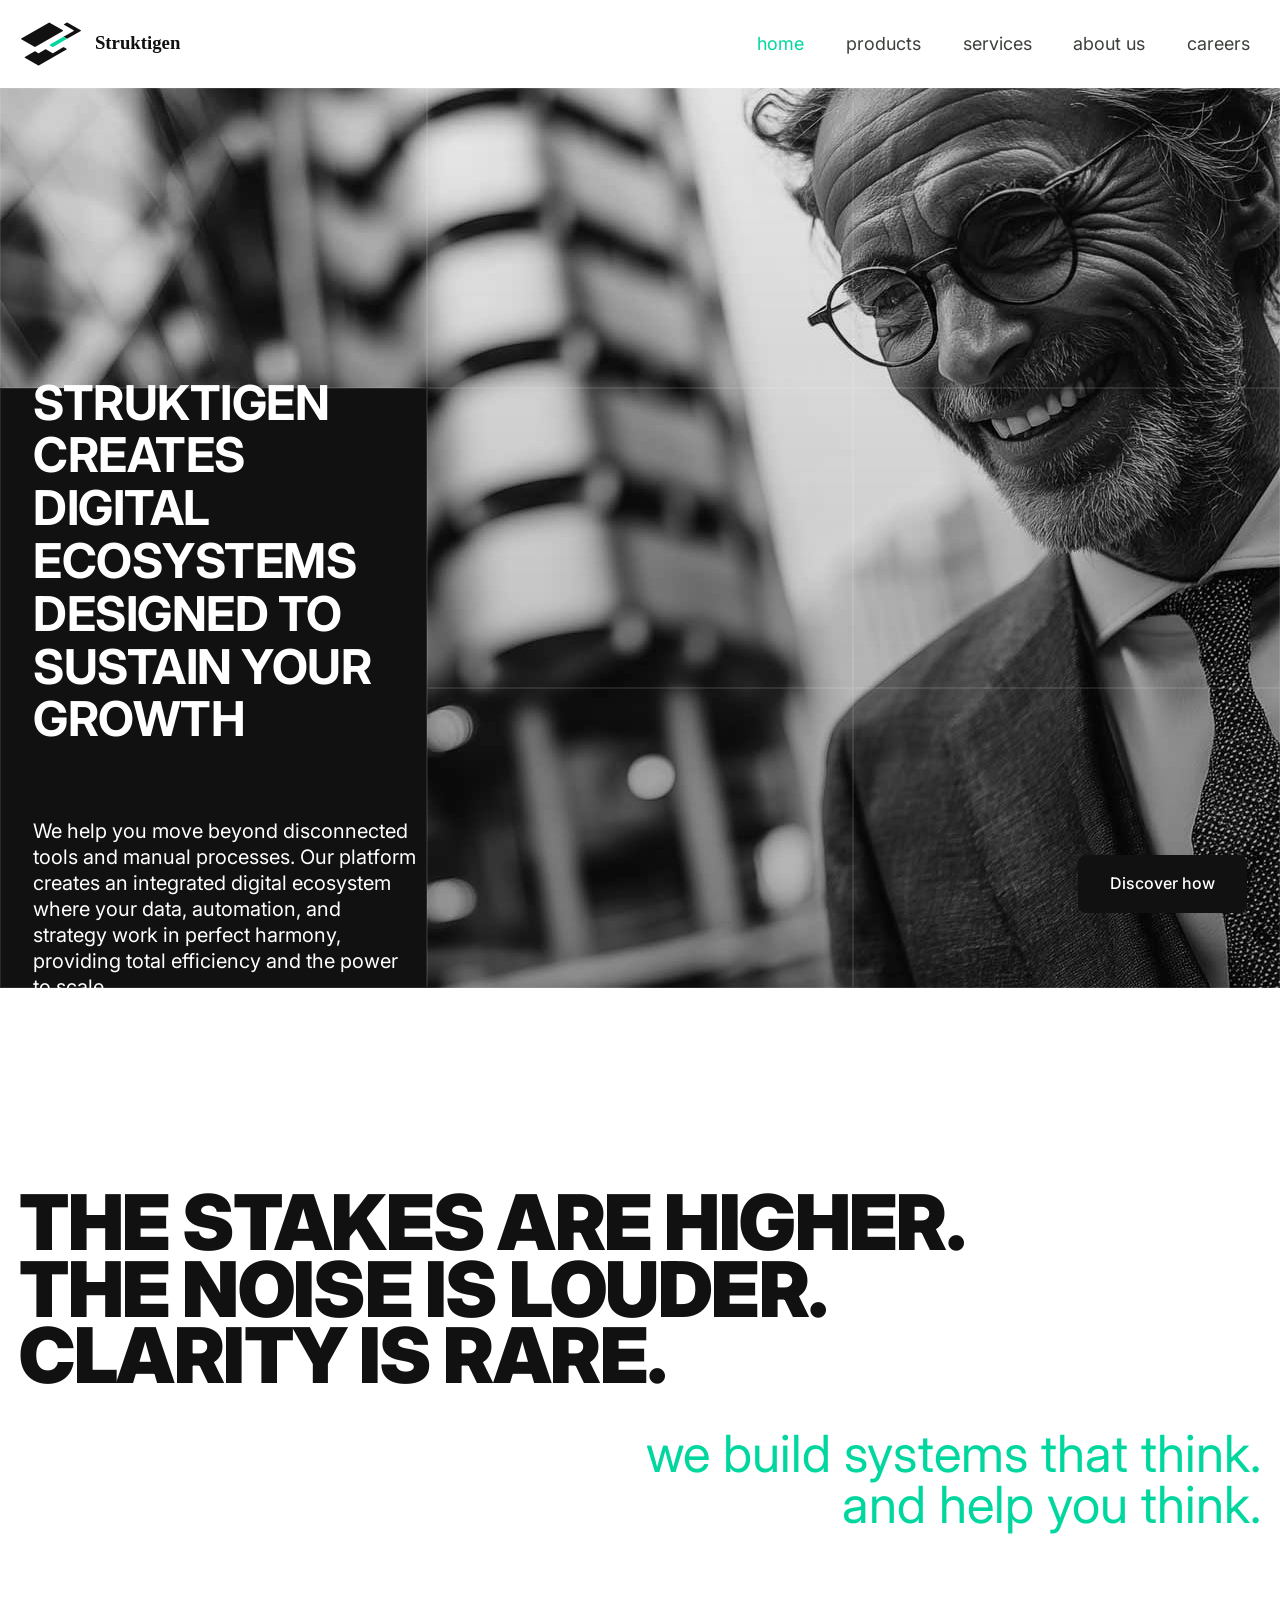
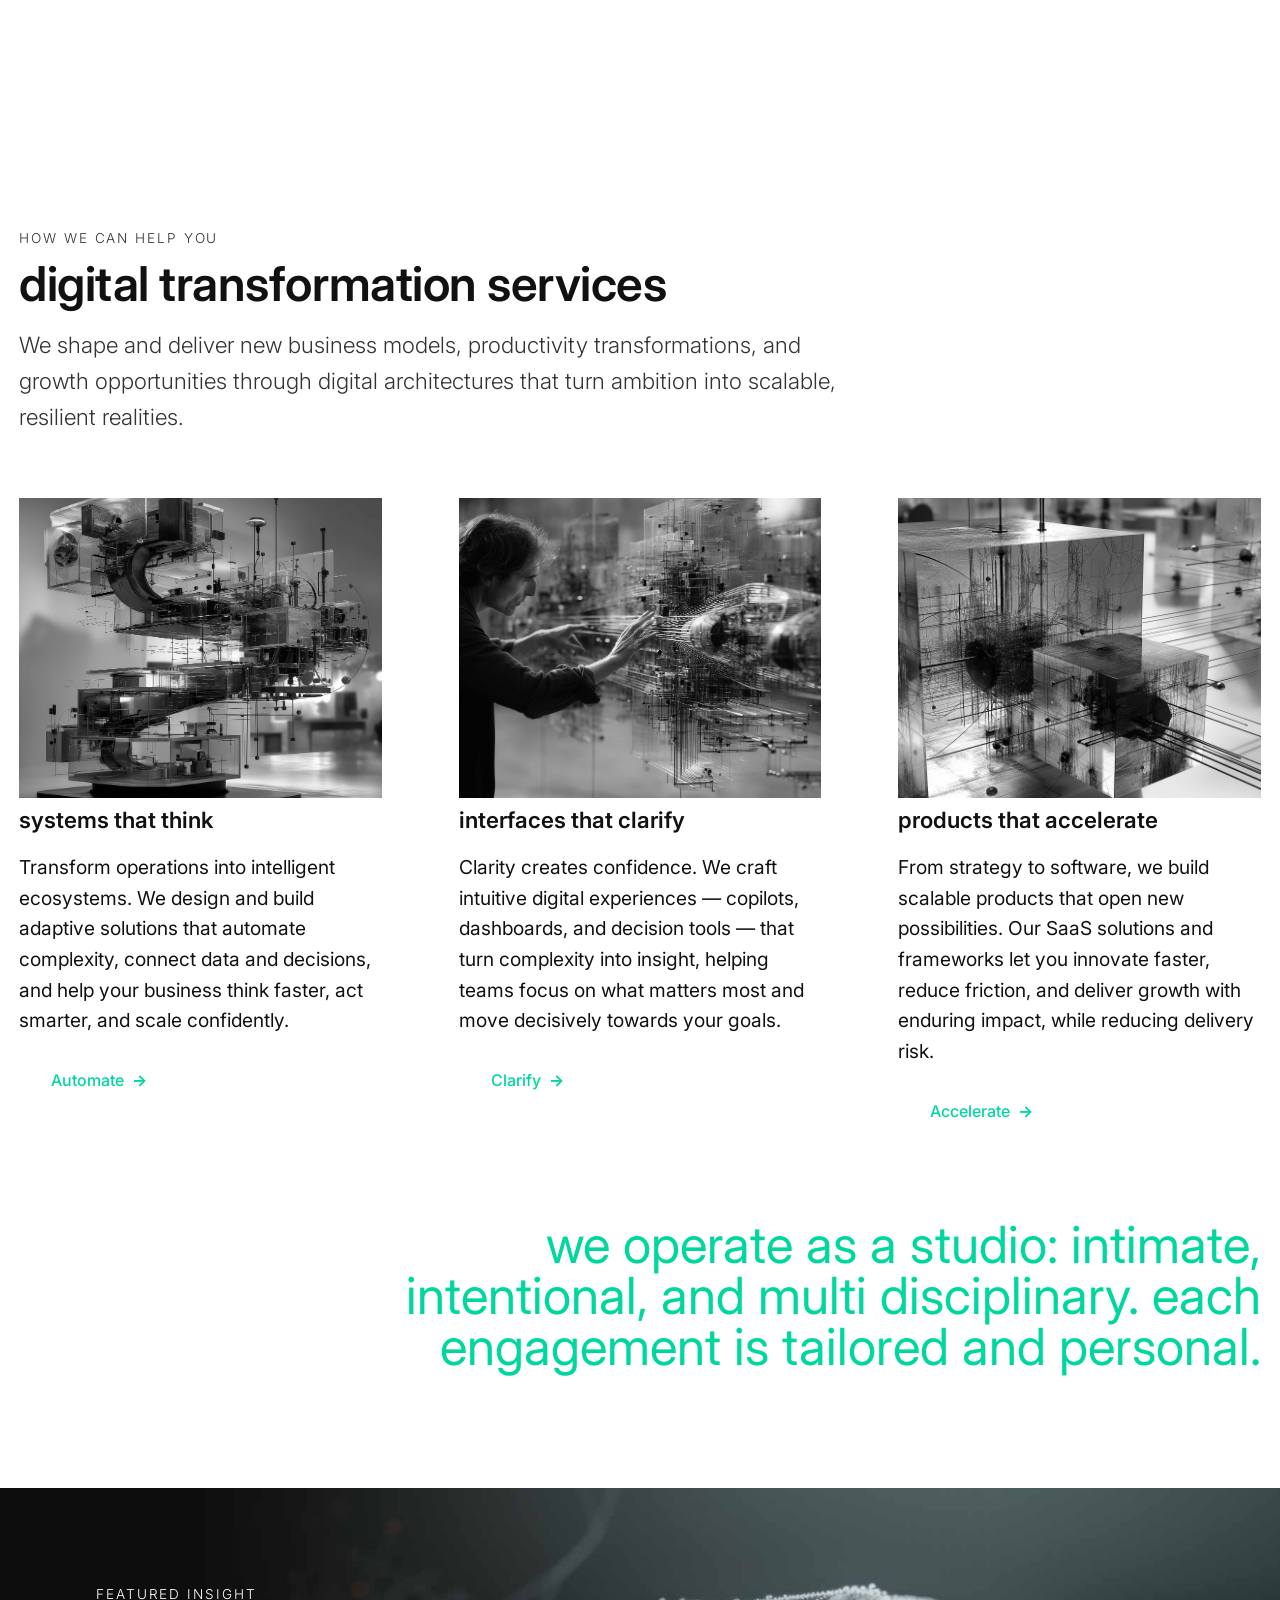
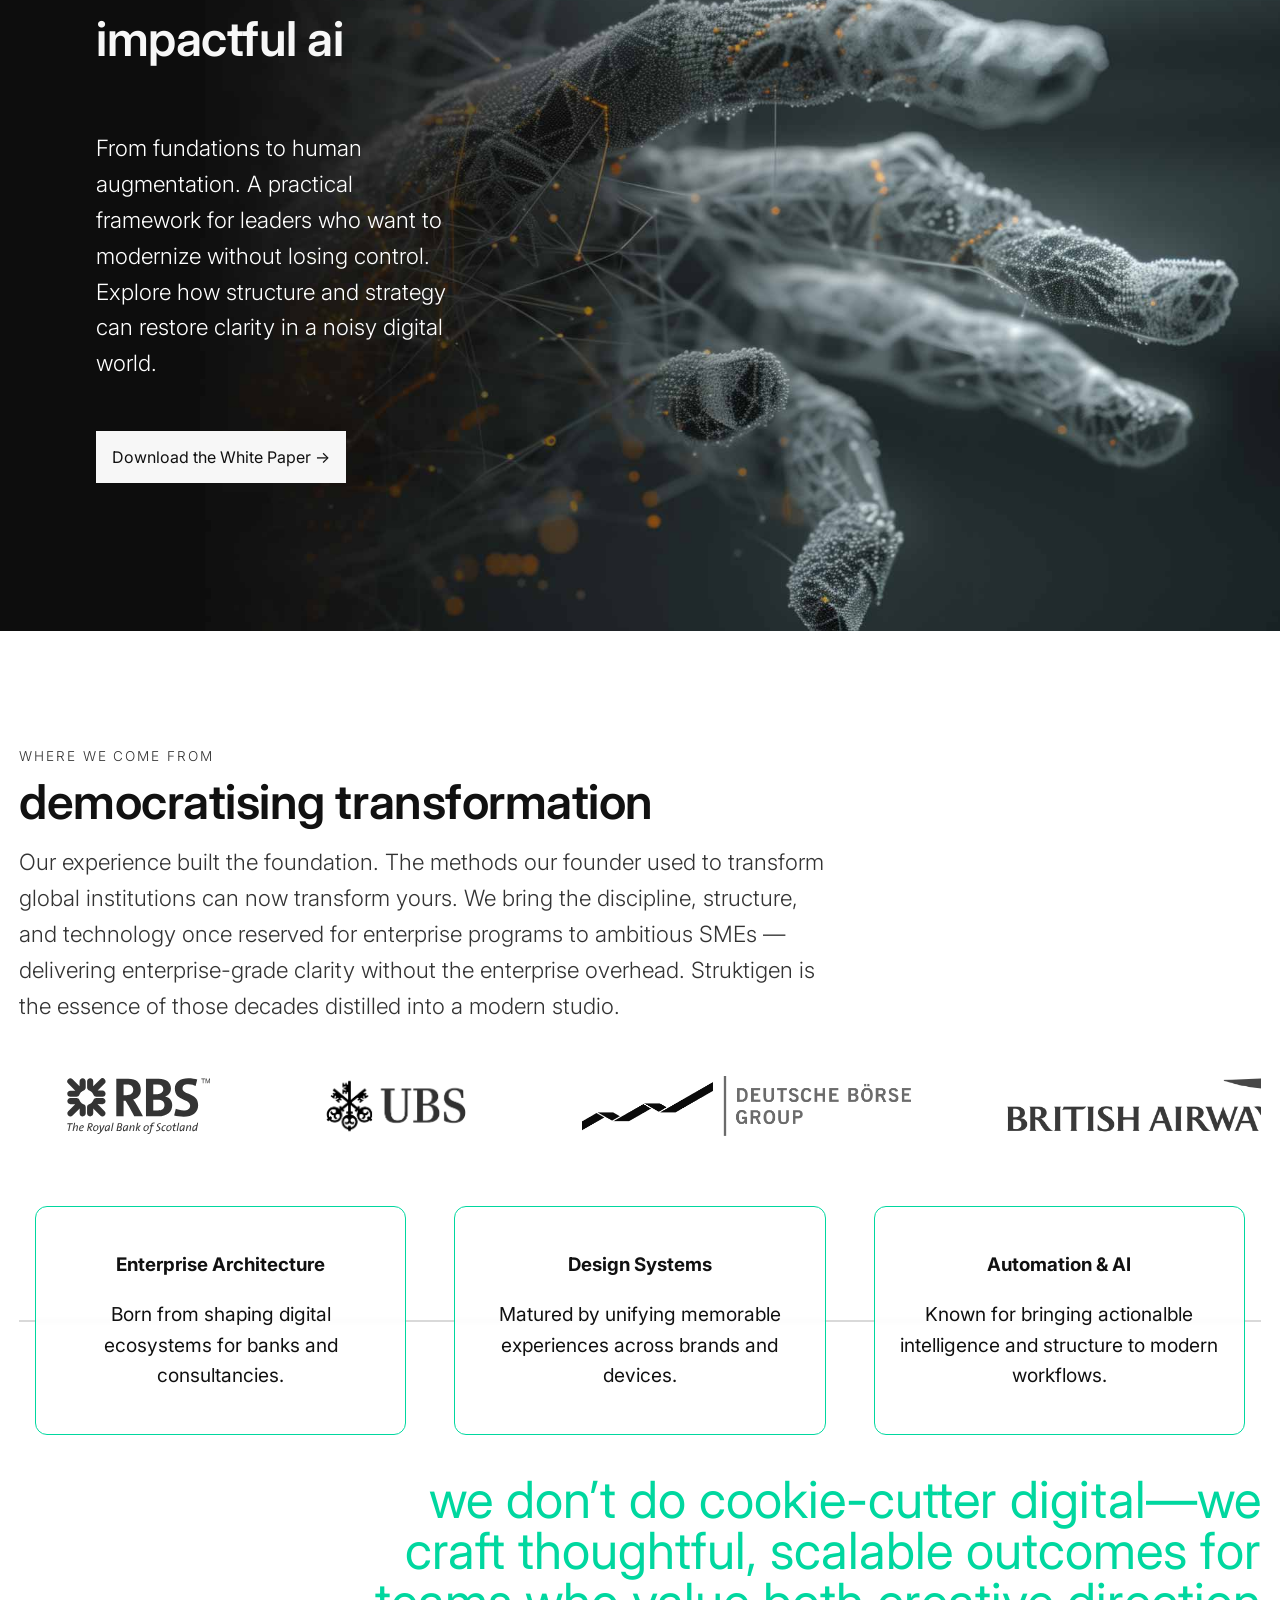
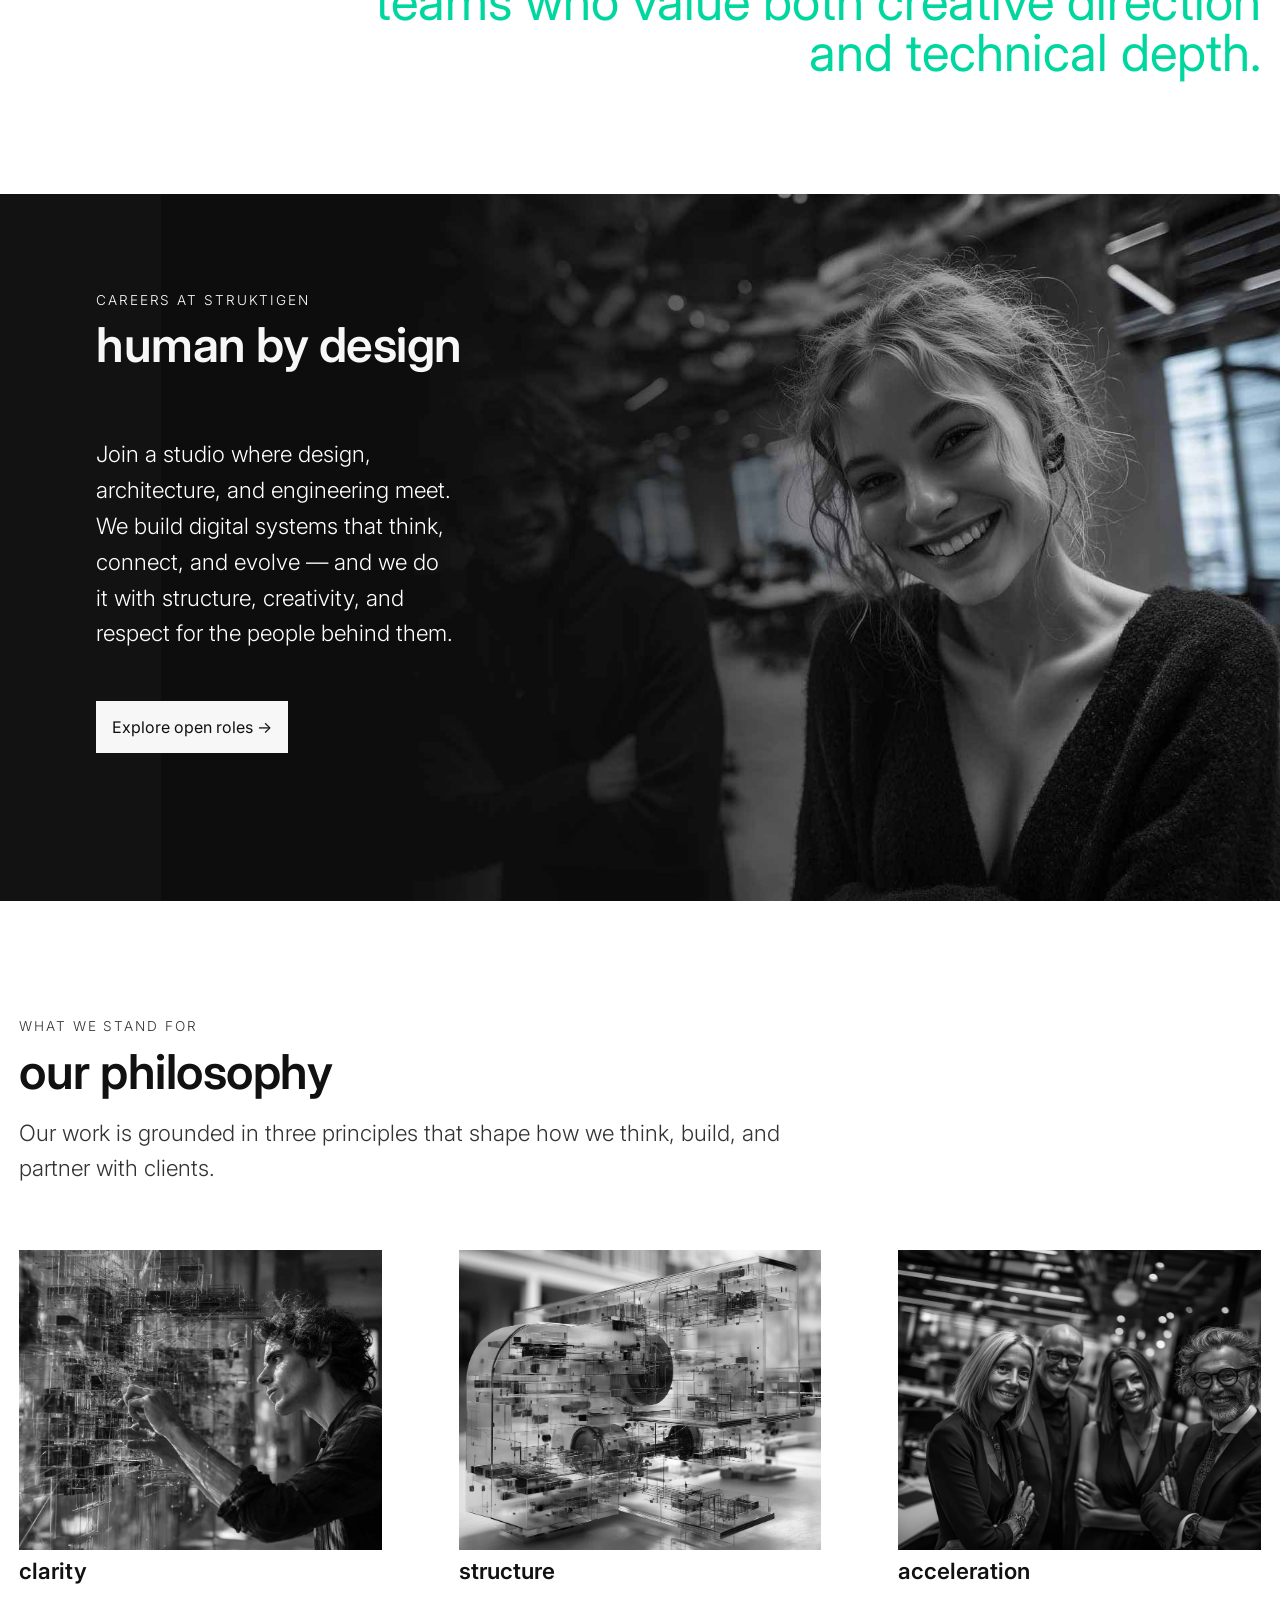
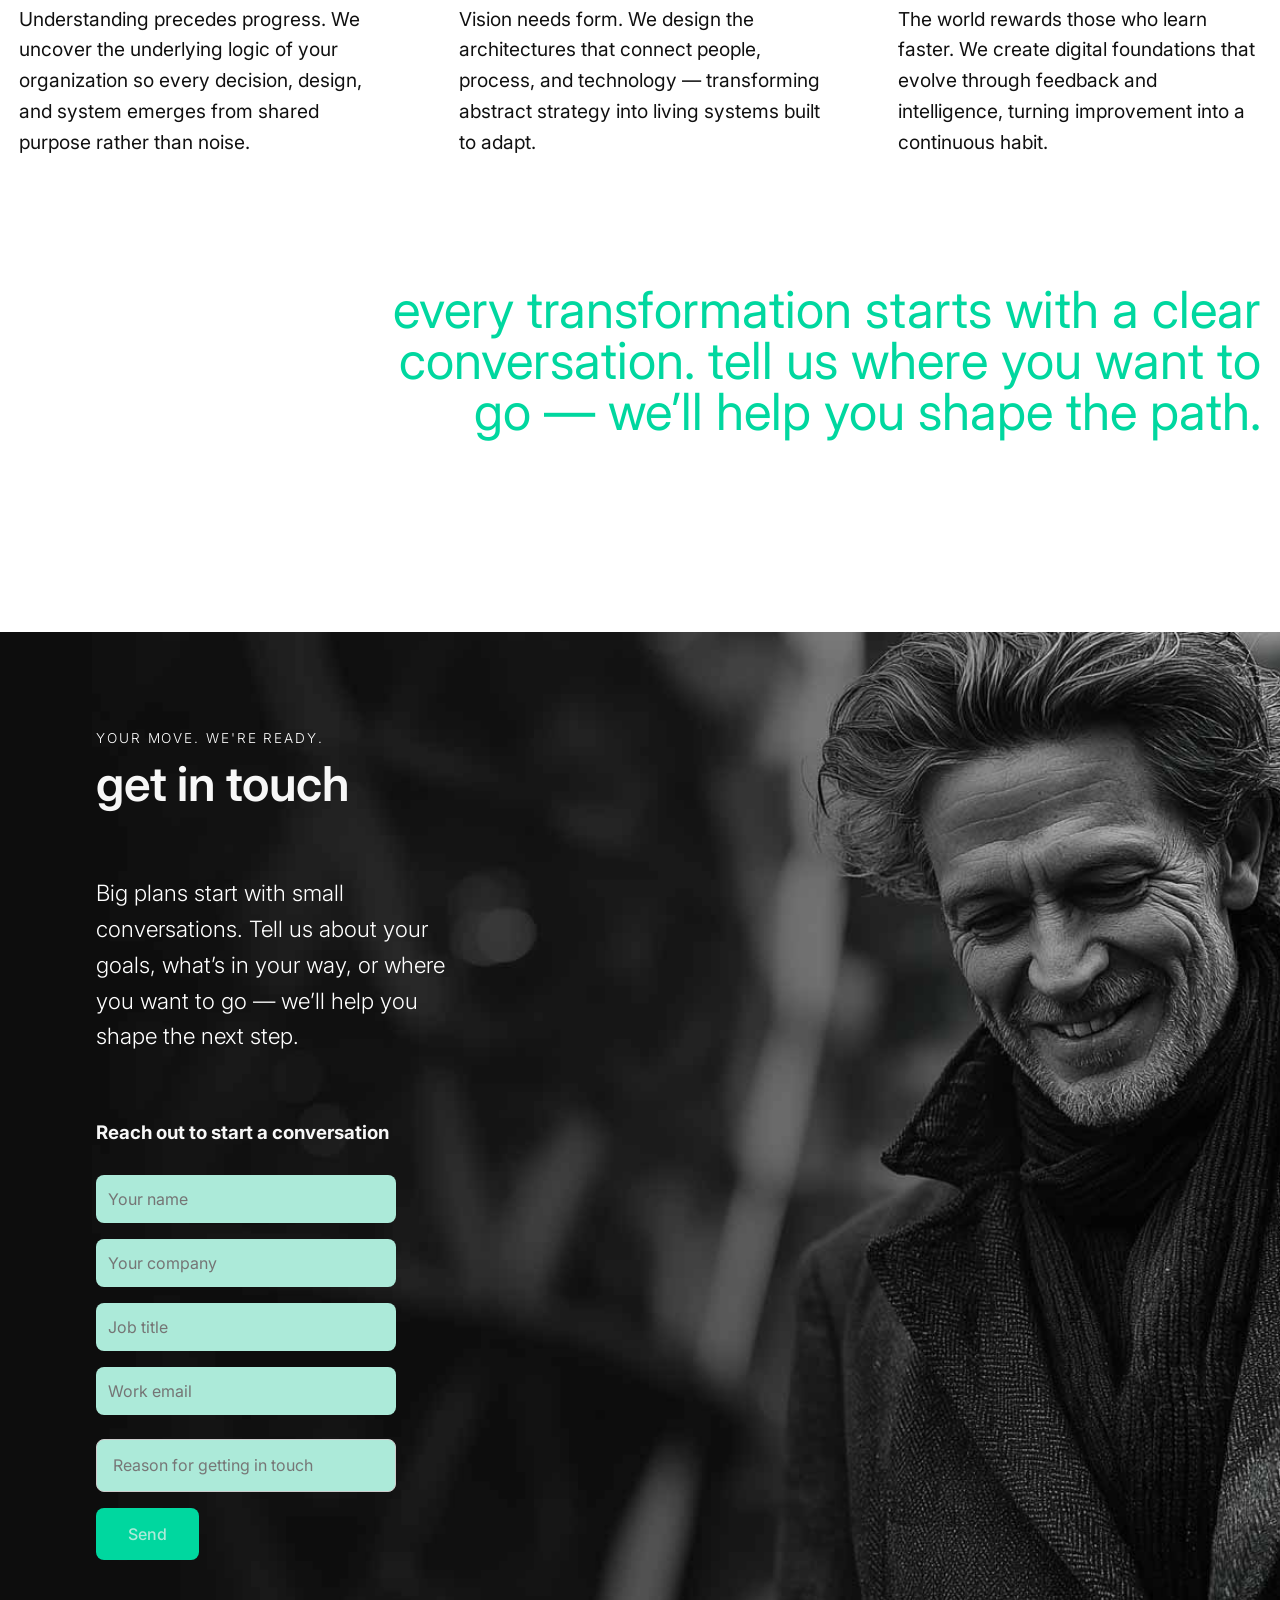
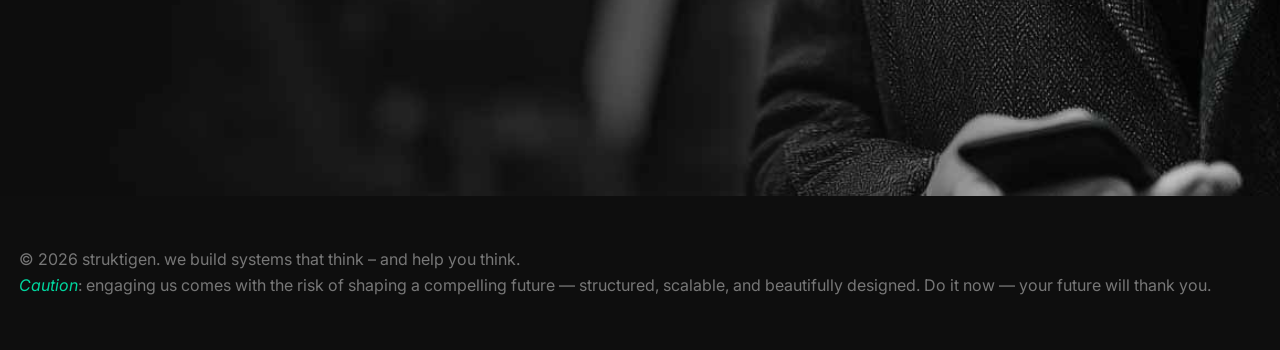
==== commit 24a2adc3: "Updated website" ====
--- a/index.html
+++ b/index.html
@@ -34,7 +34,7 @@
   <link rel="preconnect" href="https://fonts.googleapis.com">
   <link rel="preconnect" href="https://fonts.gstatic.com" crossorigin>
   <link
-    href="https://fonts.googleapis.com/css2?family=Inter:ital,opsz,wght@0,14..32,100..900;1,14..32,100..900&family=Lato:ital,wght@0,100;0,300;0,400;0,700;0,900;1,14..32,100..900&family=Special+Gothic+Expanded+One&display=swap"
+    href="https://fonts.googleapis.com/css2?family=Inter:ital,opsz,wght@0,14..32,100..900;1,14..32,100..900&family=Lato:ital,wght@0,100;0,300;0,400;0,700;0,900;1,100;1,300;1,400;1,700;1,900&family=Special+Gothic+Expanded+One&display=swap"
     rel="stylesheet">
   <link rel="preload" href="/assets/fonts/guggenheim-sans/woff/Guggenheim-Thin.woff2" as="font" type="font/woff2">
   <link rel="preload" href="/assets/fonts/guggenheim-sans/woff/Guggenheim-Light.woff2" as="font" type="font/woff2">
@@ -44,6 +44,19 @@
   <link rel="preload" href="/assets/fonts/guggenheim-sans/woff/Guggenheim-Black.woff2" as="font" type="font/woff2">
   <script defer src="/assets/components.js"></script>
   <script defer src="/assets/navigation.js"></script>
+  <style>
+    .hero-container .cell.c9 { background-color: transparent; color: inherit; }
+    .hero-container .cell.c4,
+    .hero-container .cell.c7 { background-color: #111111; color: #ffffff; }
+    .hero-container .cell.c4 .eyebrow,
+    .hero-container .cell.c4 h1 { color: #ffffff !important; }
+    .hero-container .hero-cta { margin-left: -24px; }
+    .hero-container .hero-cta .btn {
+      background-color: #111111;
+      color: #ffffff;
+      border: none;
+    }
+  </style>
 </head>
 
 <body>
--- a/assets/styles.css
+++ b/assets/styles.css
@@ -15,13 +15,13 @@
   --maxw: 1320px;
   --gap: clamp(1.2rem, 5rem, 10rem);
   --radius: 14px;
-  --text: #1b1b1d;
+  --text: #111111;
   --muted: #333;
   --bg: #ffffff;
   --card: #ffffff;
   --line: #e8e8ef;
   --grid: #d9d9d9;          /* grid line color */
-  --brand-white: #f0ebdc;
+  --brand-white: #acead9;
   /* --brand-primary: #9A0013; */
   --brand-primary: #00d79f;
   --brand-primary-bg-alpha: rgba(41, 69, 101, 0.5);
@@ -56,7 +56,7 @@
   --grid-bg: #f8f9fb;
   --hour-line: #e6e8ee;
   --accent: #3b82f6;        /* podes ajustar a cor do evento */
-  --text: #0f172a;
+  --text: #111111;
   /* --muted: #64748b; */
   --radius: 10px;
 }
@@ -120,7 +120,10 @@
 .btn{
   display:inline-block; text-decoration:none;
   border:1px solid var(--line);
-  padding:.55rem .85rem; 
+  border-radius: 8px;
+  padding:16px 32px;
+  font-size: 16px;
+  font-weight: 500;
 }
 .btn:hover{filter:brightness(1.05)}
 /* Footer */
@@ -143,7 +146,7 @@
 .left-align{text-align:left;}
 .right-align{text-align:right;}
 .center{text-align:center;}
-.black-text{color:black;}
+.black-text{color:#111111;}
 .discreet {
   color: var(--muted)
 }
@@ -533,7 +536,7 @@
 }
 .insight-banner .button.alt {
   background: #f7f7f7;
-  color: #111;
+  color: #111111;
 }
 .insight-banner .button.alt:hover {
   background: #ddd;
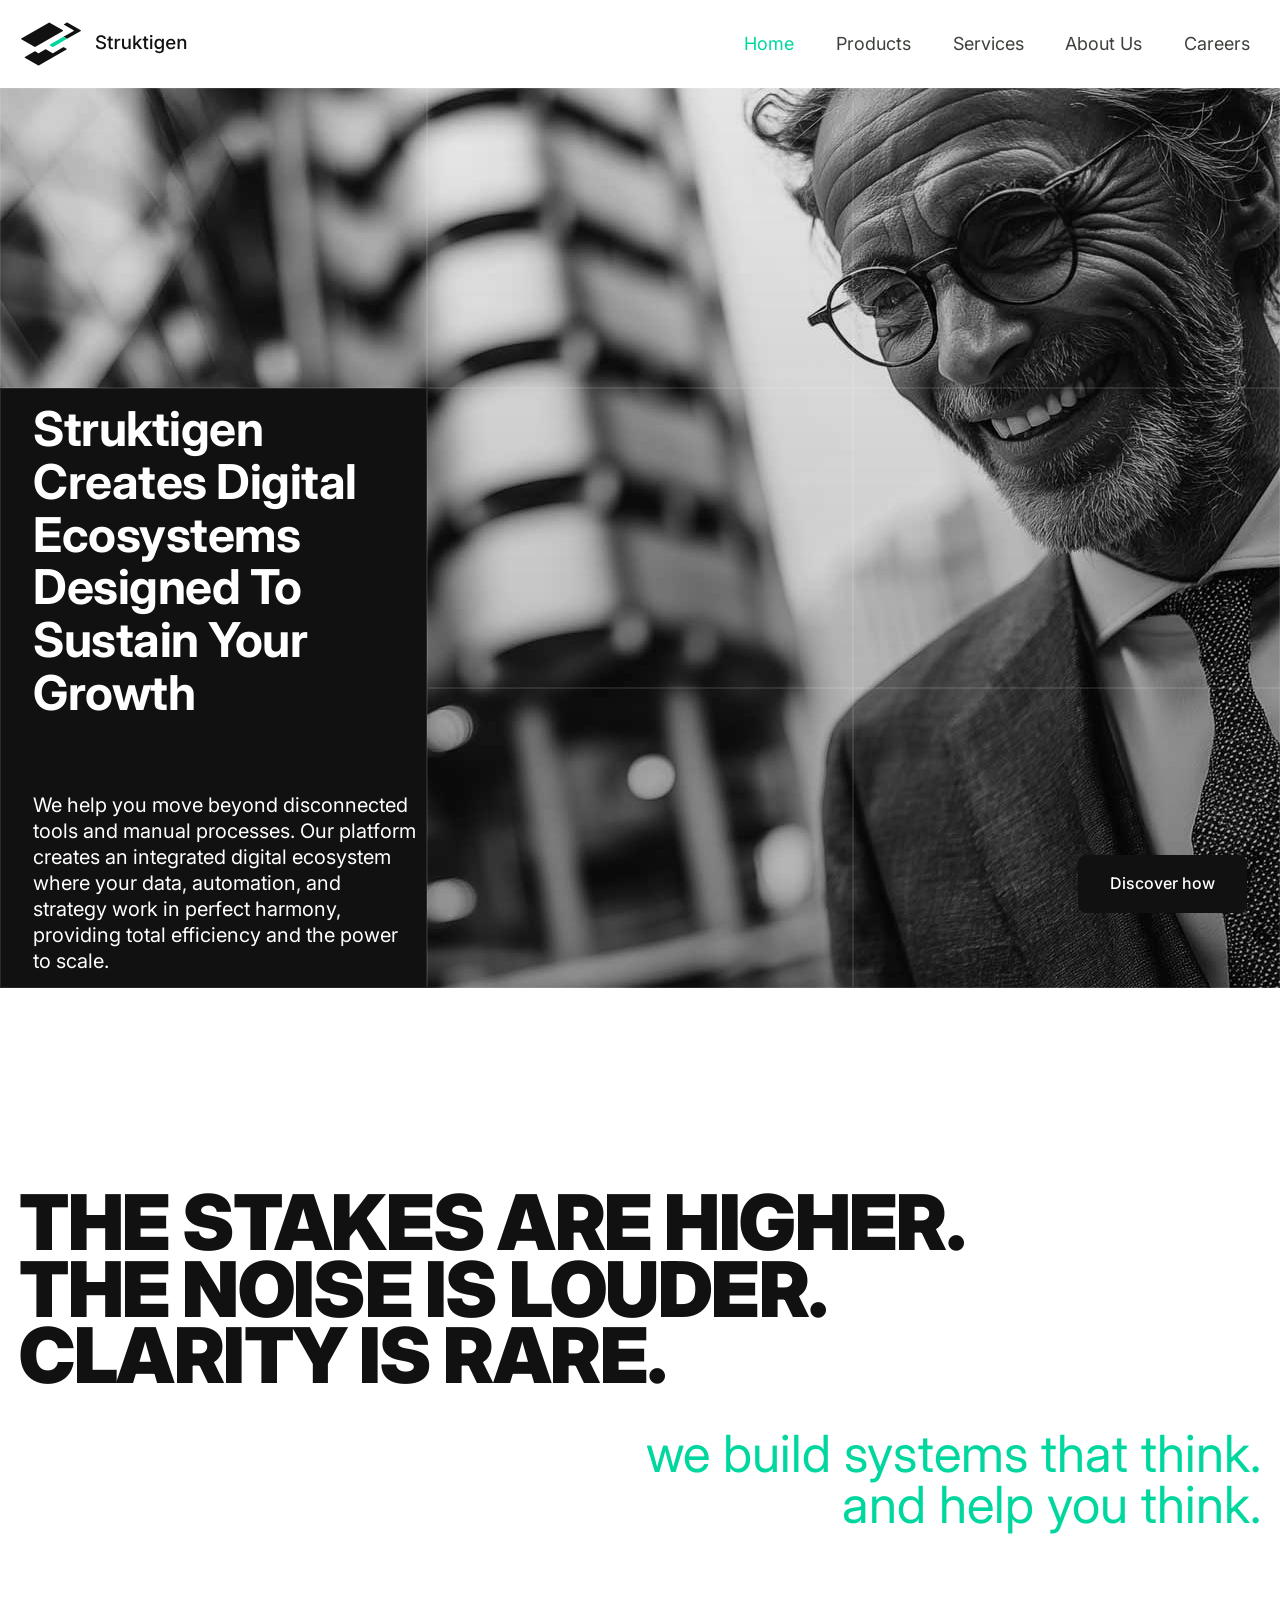
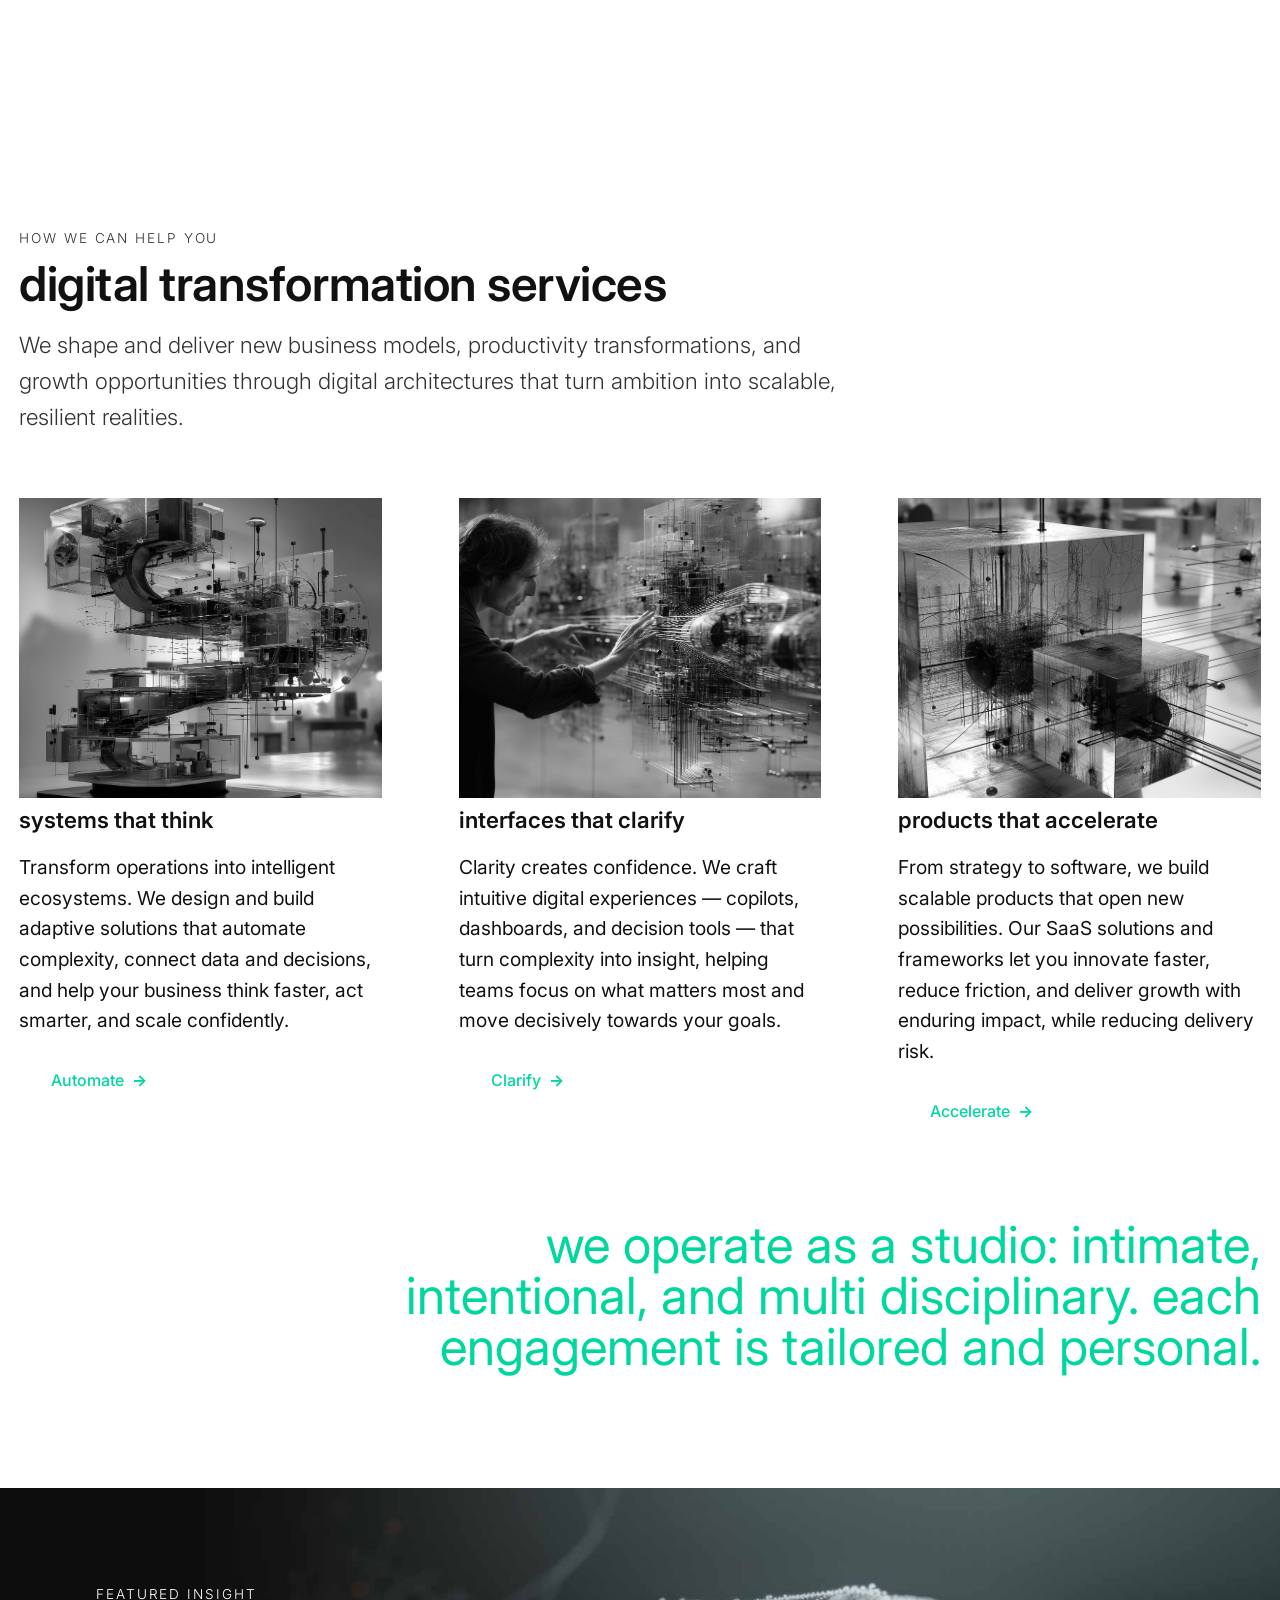
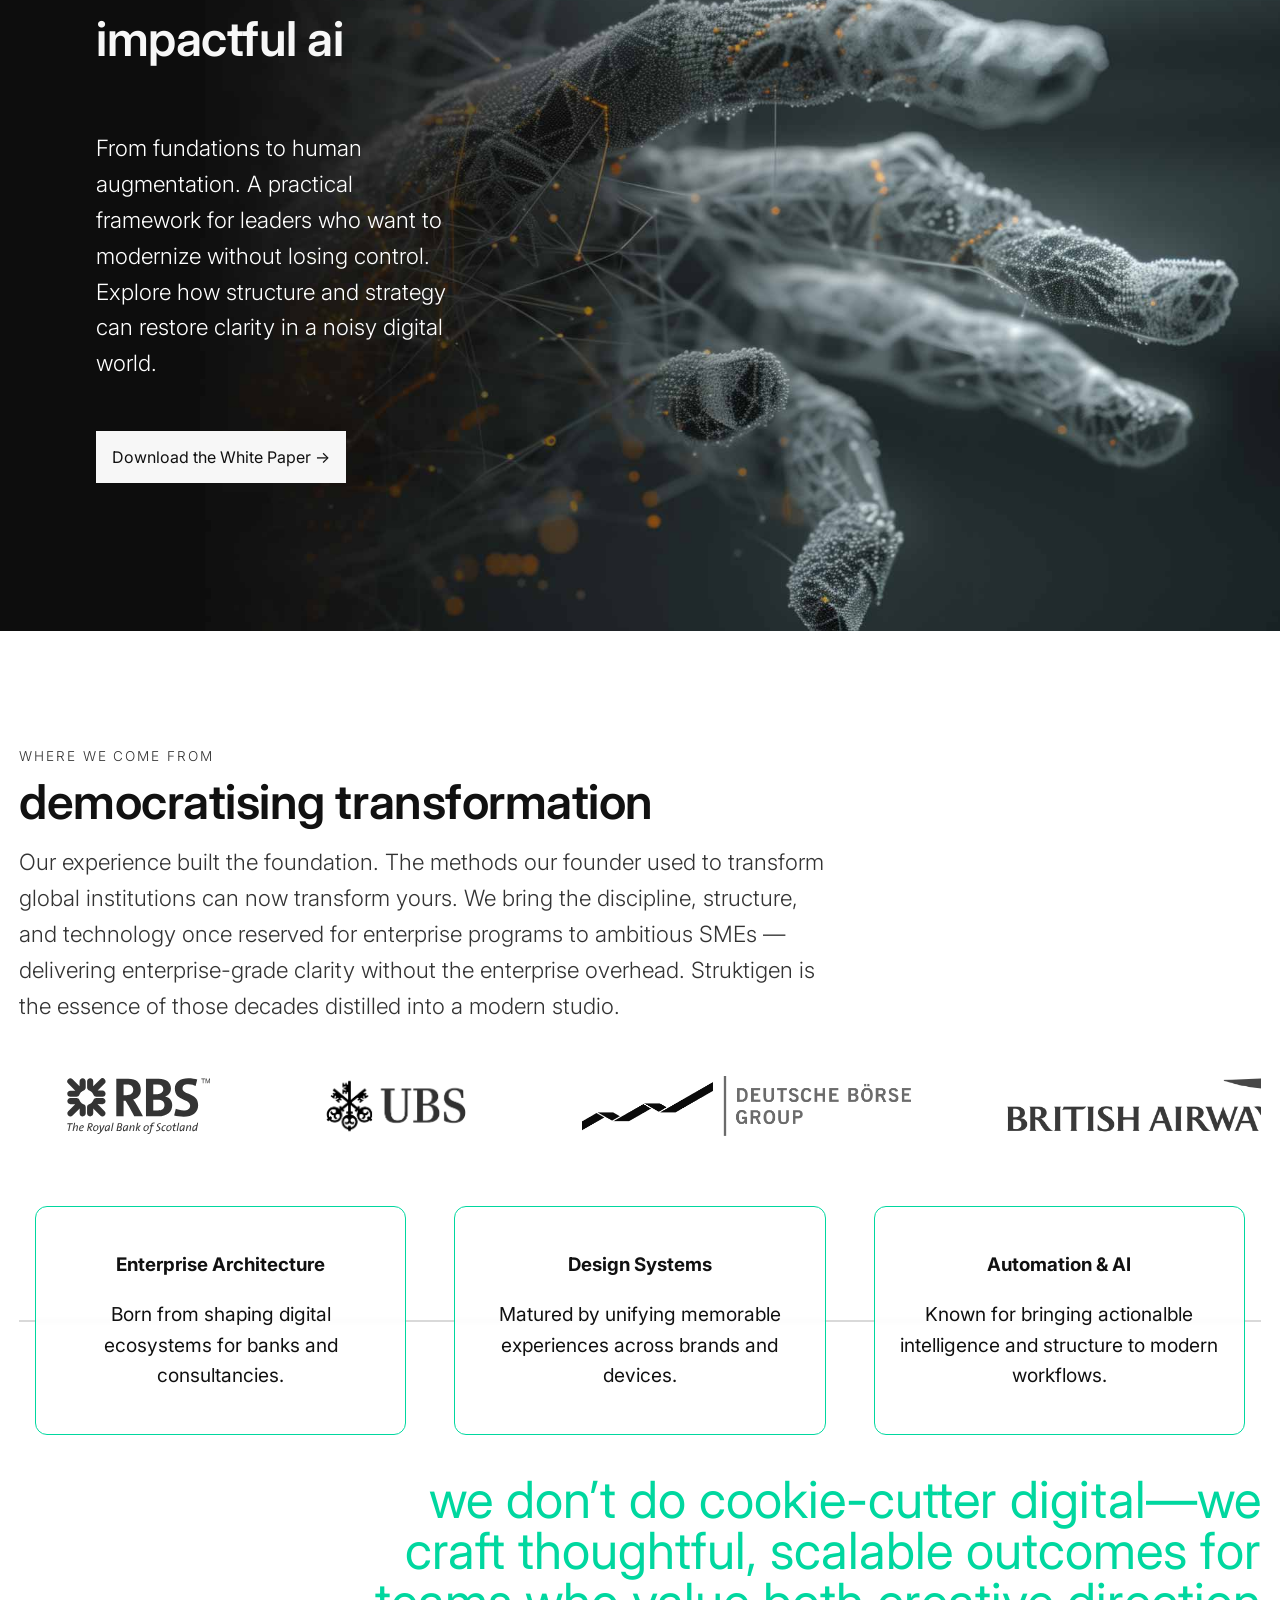
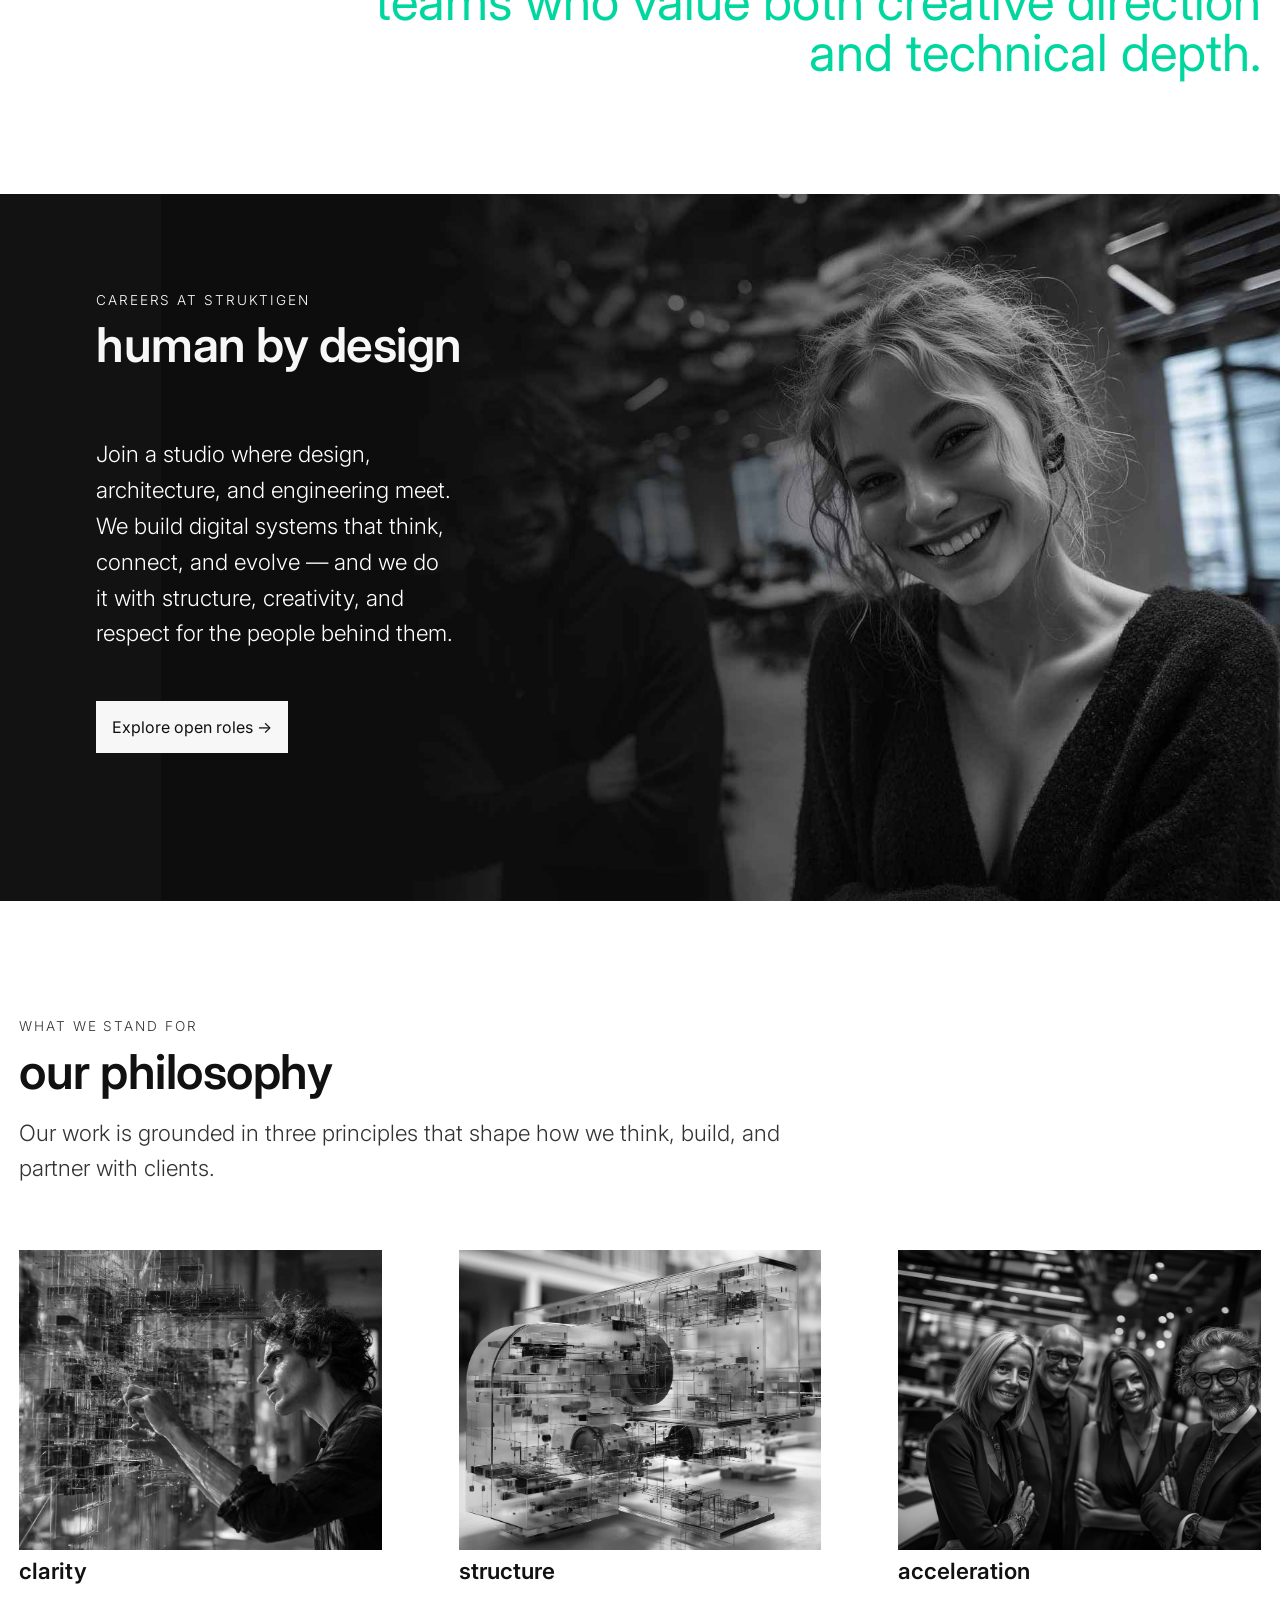
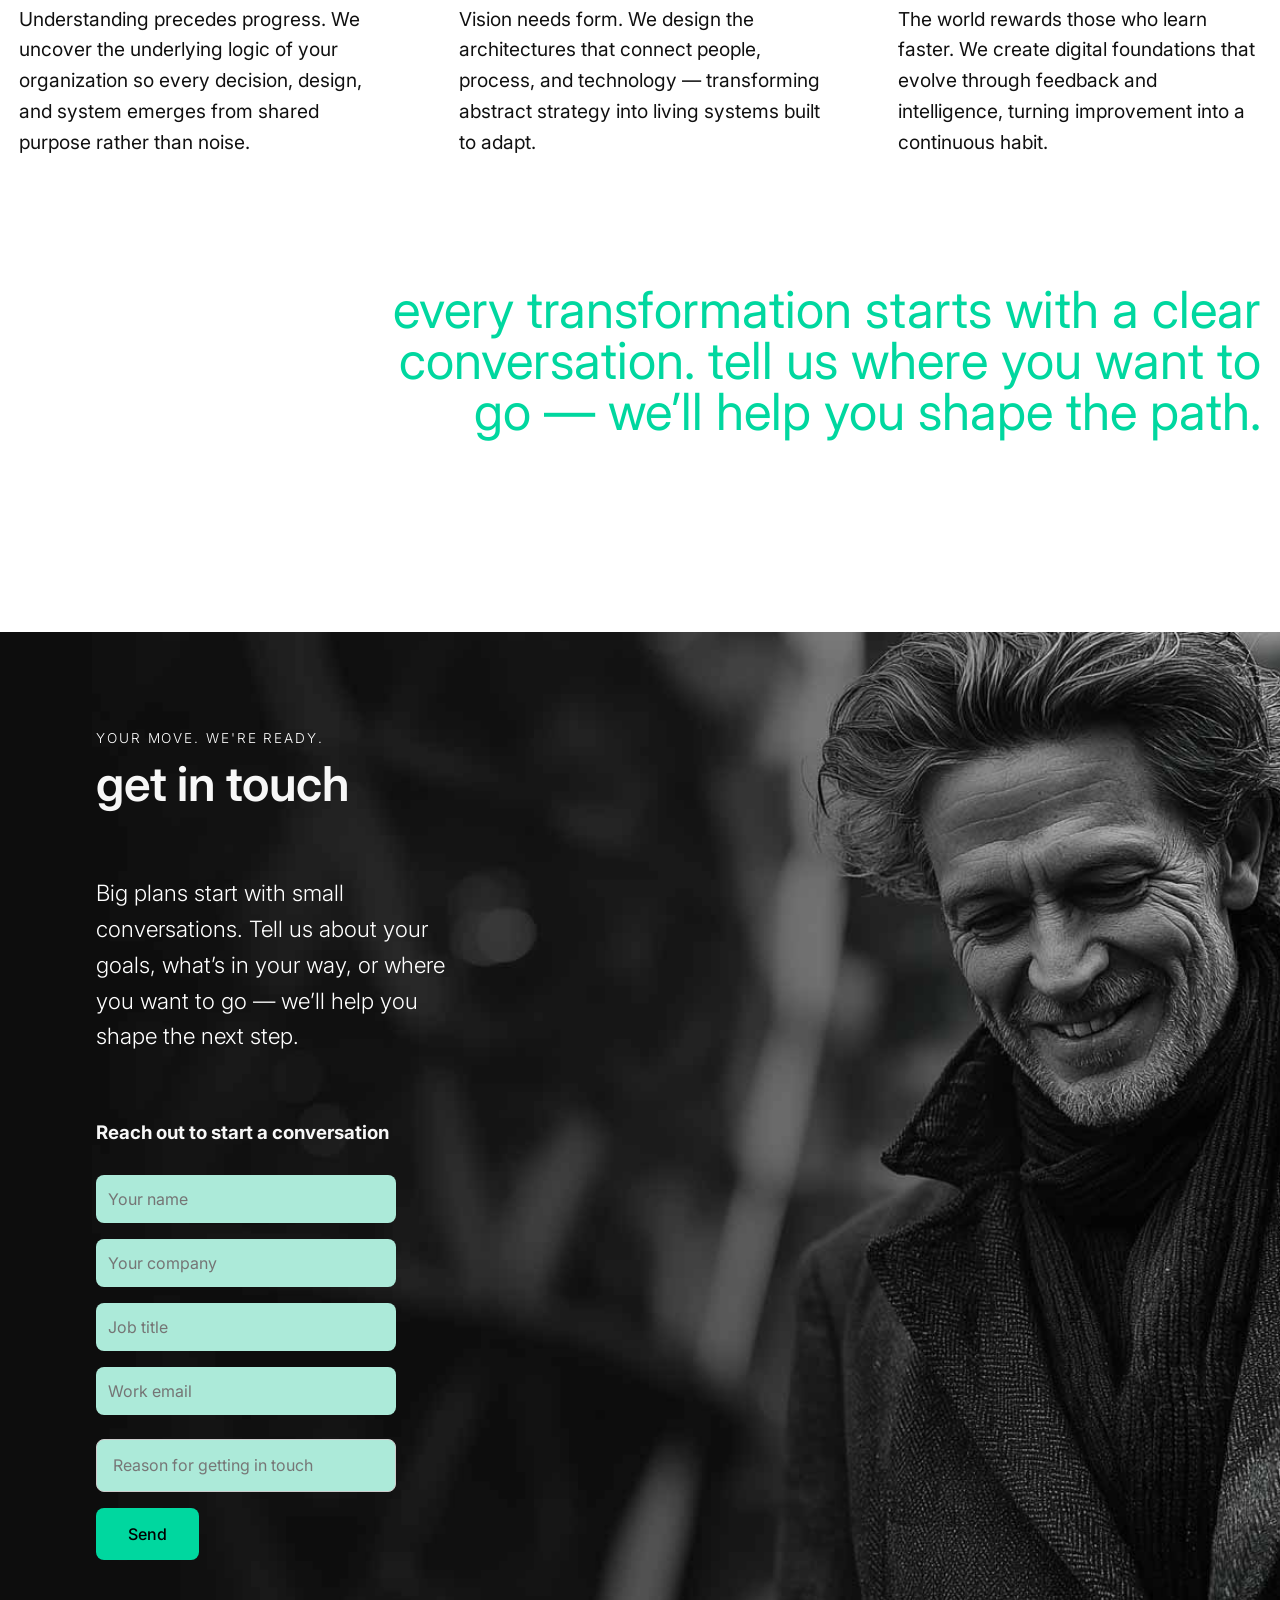
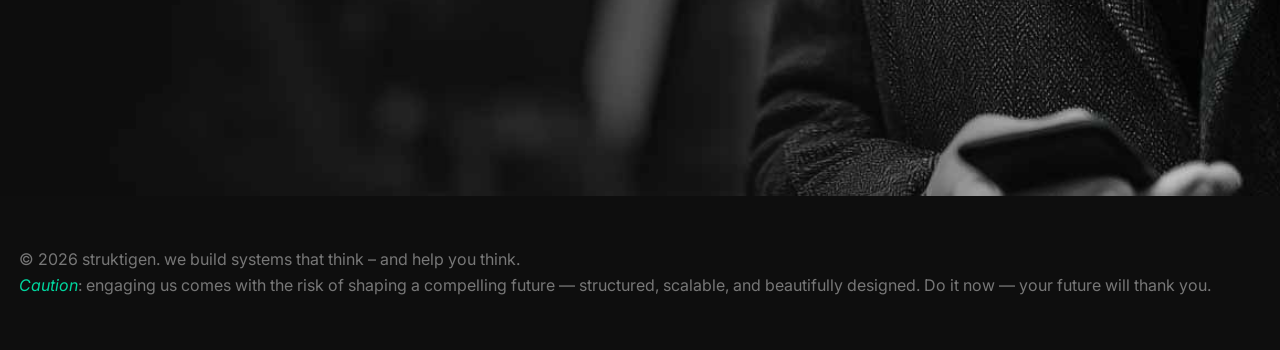
==== commit 85a33c1b: "Update erros in the CamelCase" ====
--- a/index.html
+++ b/index.html
@@ -50,6 +50,7 @@
     .hero-container .cell.c7 { background-color: #111111; color: #ffffff; }
     .hero-container .cell.c4 .eyebrow,
     .hero-container .cell.c4 h1 { color: #ffffff !important; }
+    .hero-container .hero-text .eyebrow { text-transform: none; }
     .hero-container .hero-cta { margin-left: -24px; }
     .hero-container .hero-cta .btn {
       background-color: #111111;
@@ -65,24 +66,24 @@
       style="display:none;visibility:hidden"></iframe></noscript>
   <!-- End Google Tag Manager (noscript) -->
   <py-header subtitle="">
-    <a href="/" class="active">home</a>
+    <a href="/" class="active">Home</a>
     <!-- <a href="/cursos/">Cursos</a> -->
-    <a href="/products/">products</a>
-    <a href="/services/">services</a>
+    <a href="/products/">Products</a>
+    <a href="/services/">Services</a>
     <!-- <a href="/sobre/">kase studies</a>
     <a href="/sobre/">skool</a> -->
-    <a href="/about/">about us</a>
-    <a href="/careers/">careers</a>
+    <a href="/about/">About Us</a>
+    <a href="/careers/">Careers</a>
     <!-- <a href="/contactos/">Contactos</a> -->
   </py-header>
 
   <section class="hero-container">
     <py-hero eyebrow="Struktigen Creates Digital Ecosystems Designed To Sustain Your Growth"
       title="We help you move beyond disconnected tools and
-manual processes. Our platform creates an
-integrated digital ecosystem where your data,
-automation, and strategy work in perfect harmony,
-providing total efficiency and the power to scale." 
+            manual processes. Our platform creates an
+            integrated digital ecosystem where your data,
+            automation, and strategy work in perfect harmony,
+            providing total efficiency and the power to scale." 
       featured-content=""
       image="/assets/img/hero1-executive-male-1.jpg"
       overlay="linear-gradient(to bottom, rgba(0,0,0,.05), rgba(0,0,0,.25))" cta-text="Discover how" cta-link="/about/"
@@ -169,7 +170,7 @@
       <div class="timeline">
         <div class="node">
           <h3>Enterprise Architecture</h3>
-          <p>Born from shaping digital ecosystems for banks and consultancies.</p>
+          <p>Born from shaping digital</br>ecosystems for banks and</br>consultancies.</p>
         </div>
         <div class="node">
           <h3>Design Systems</h3>
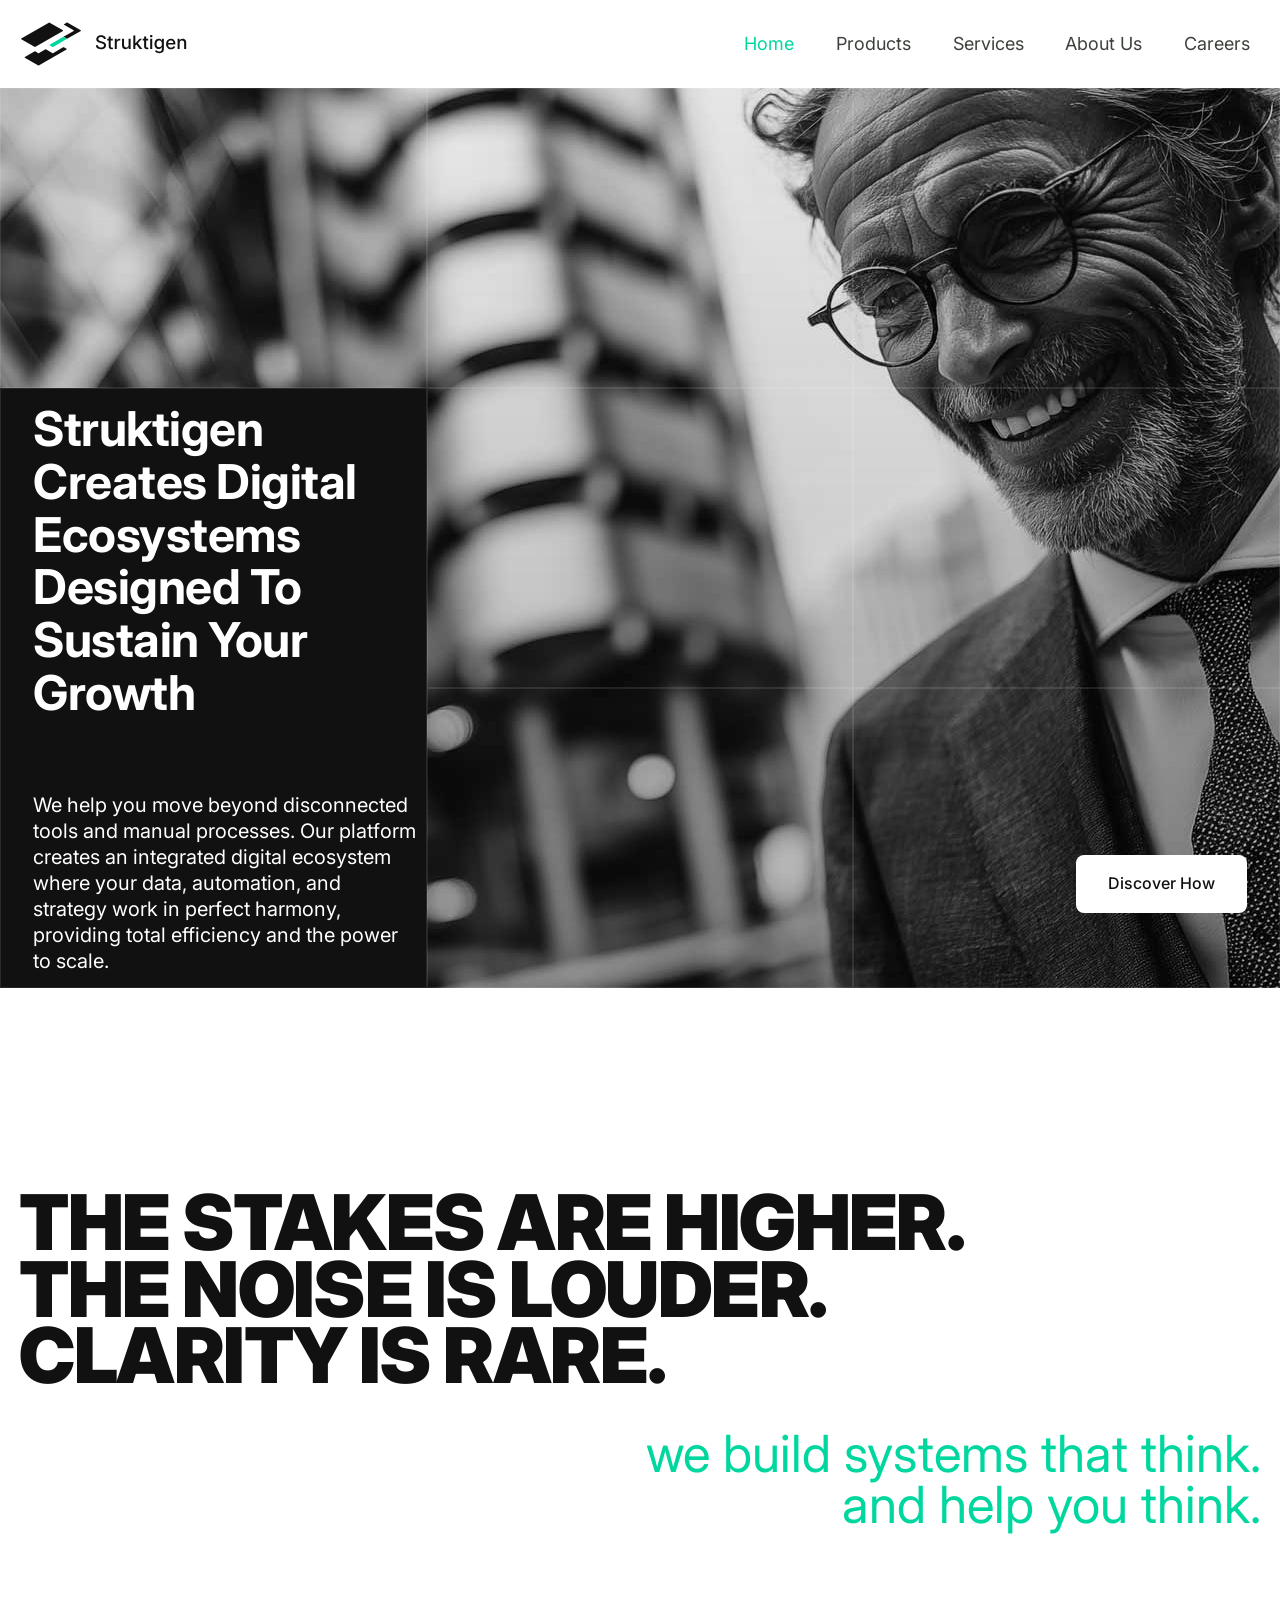
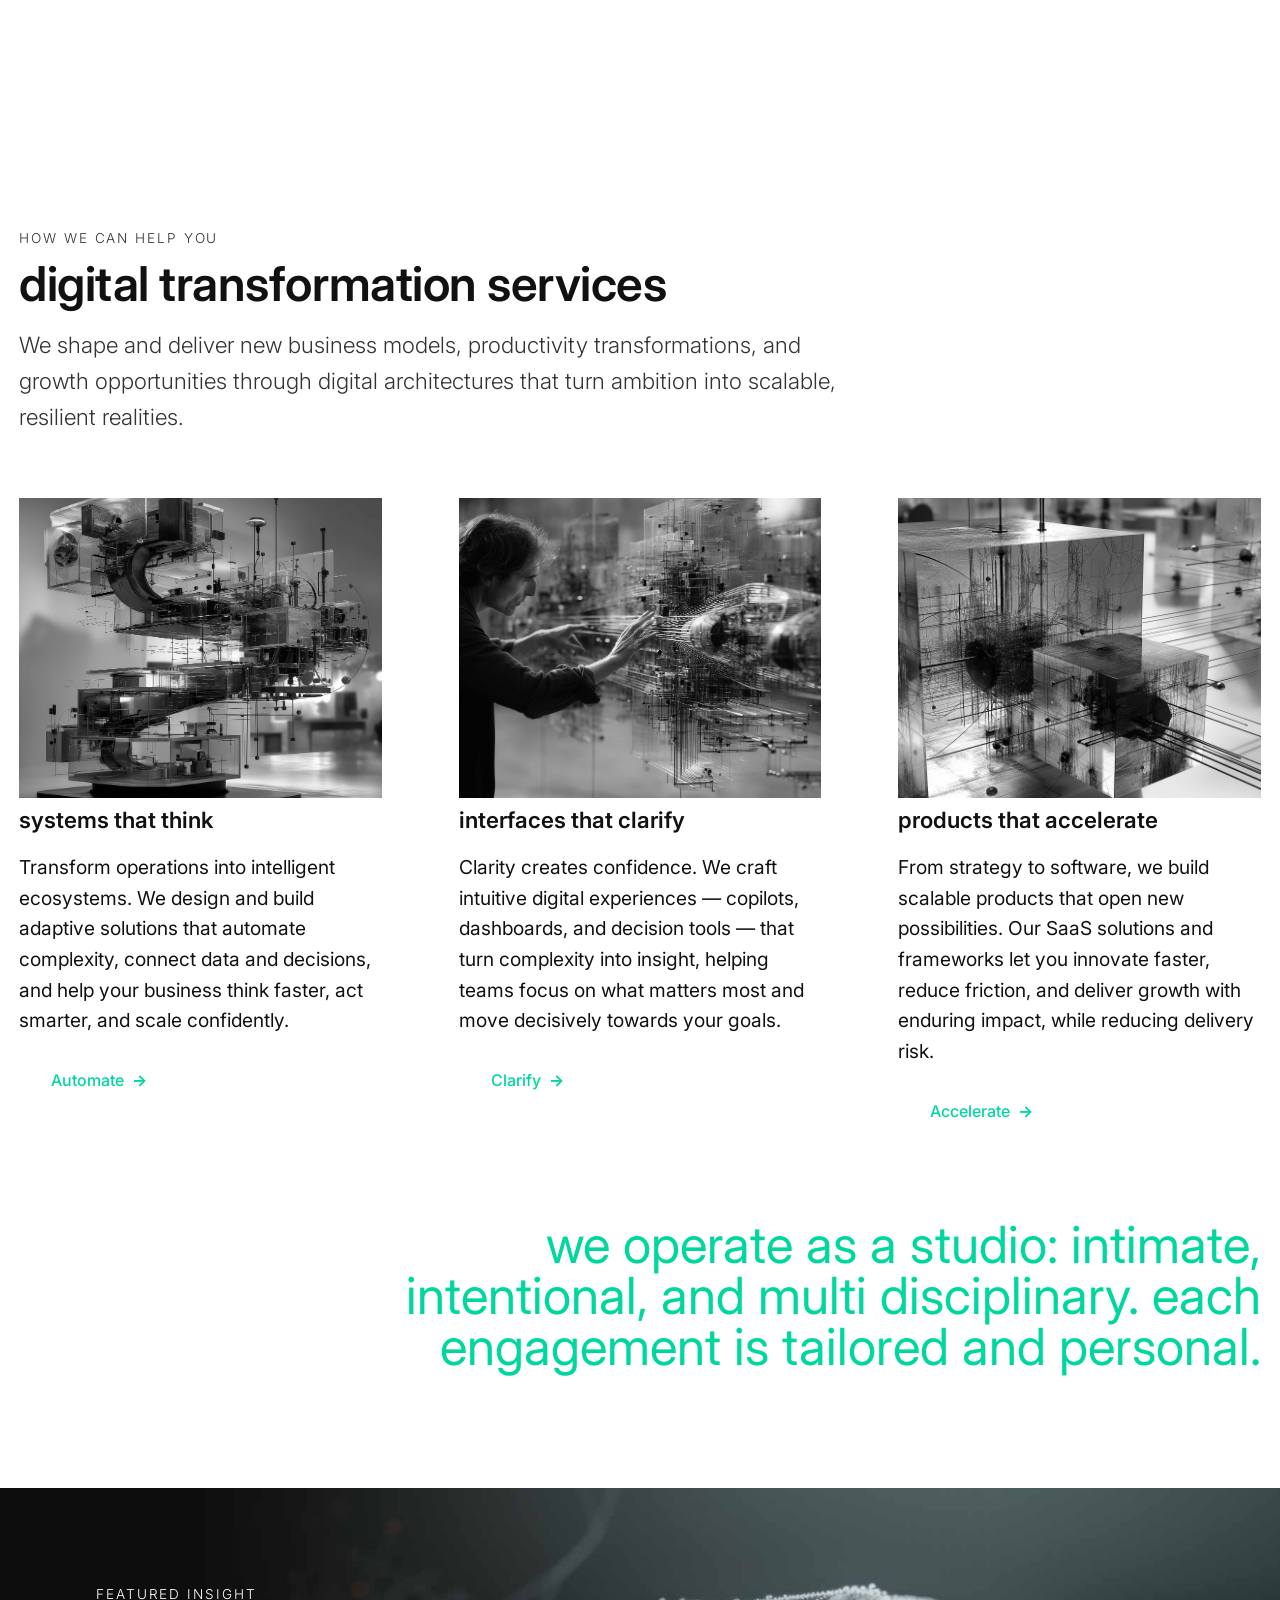
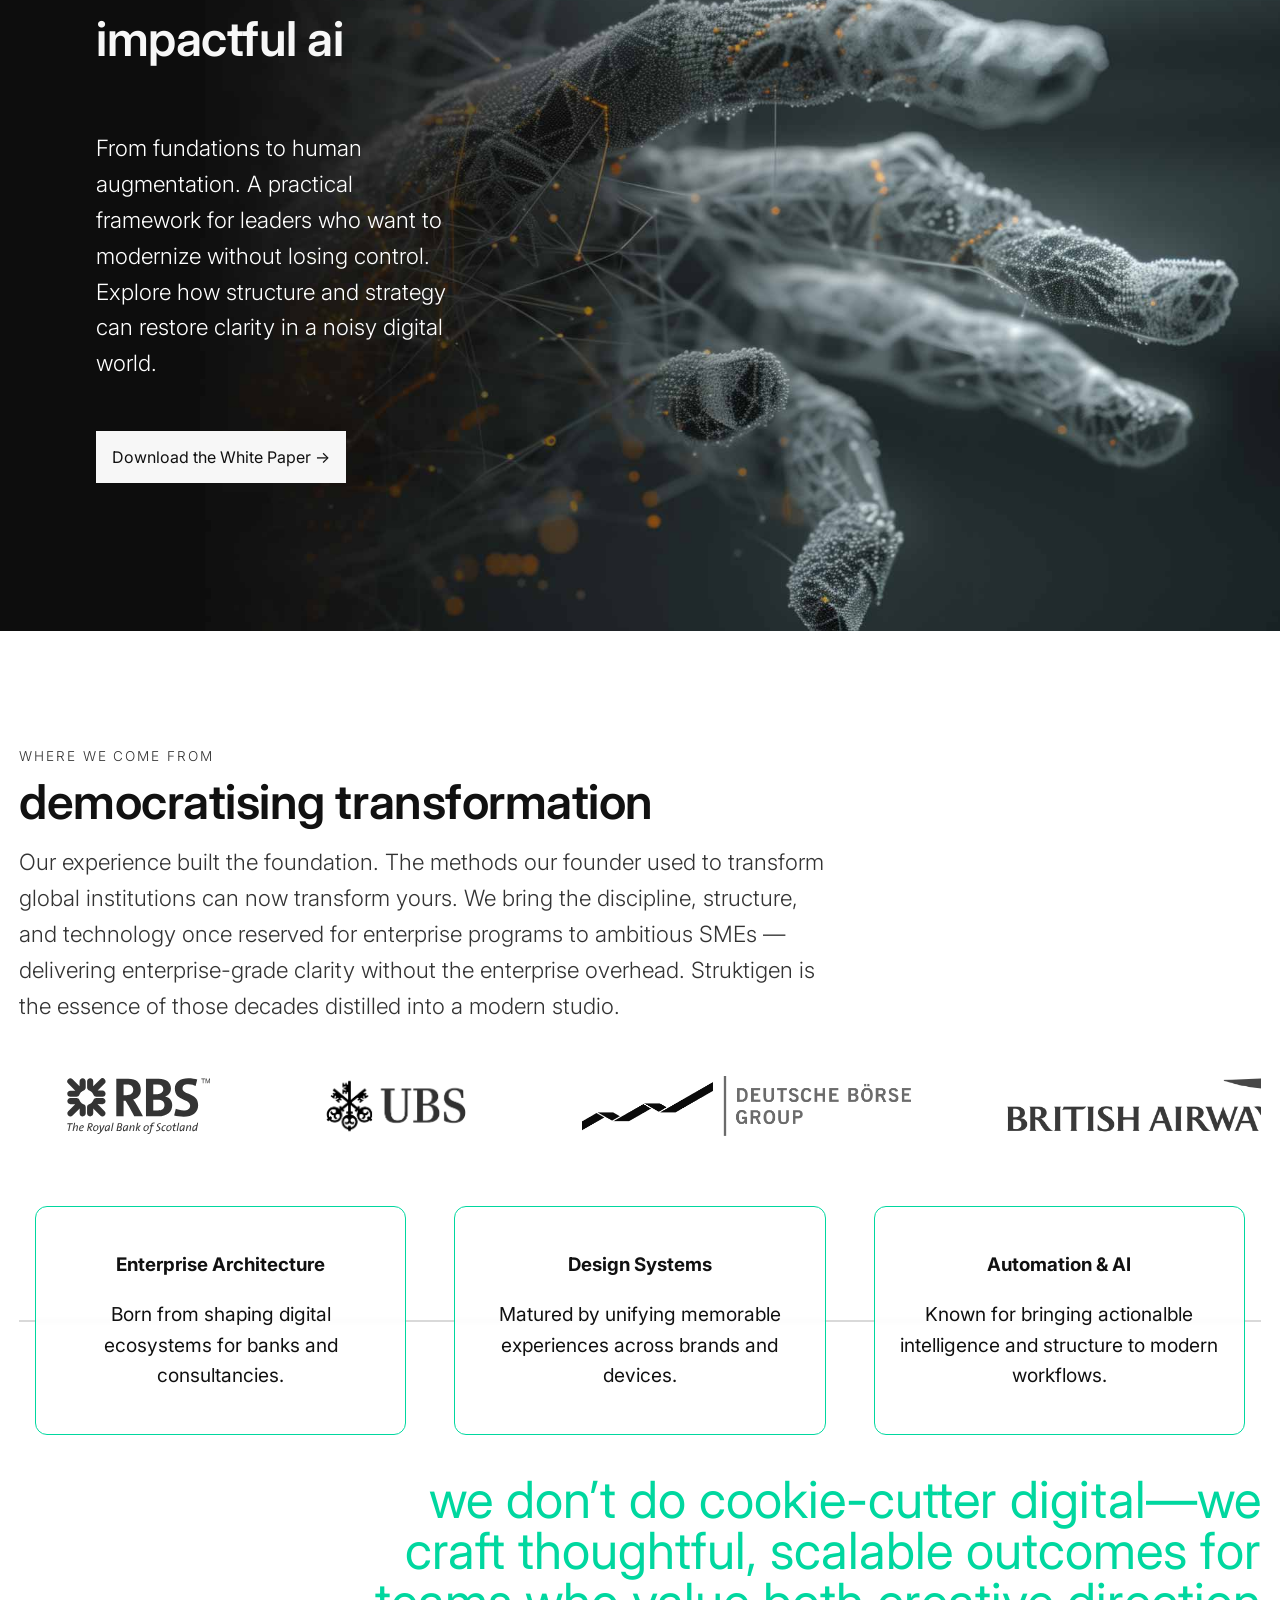
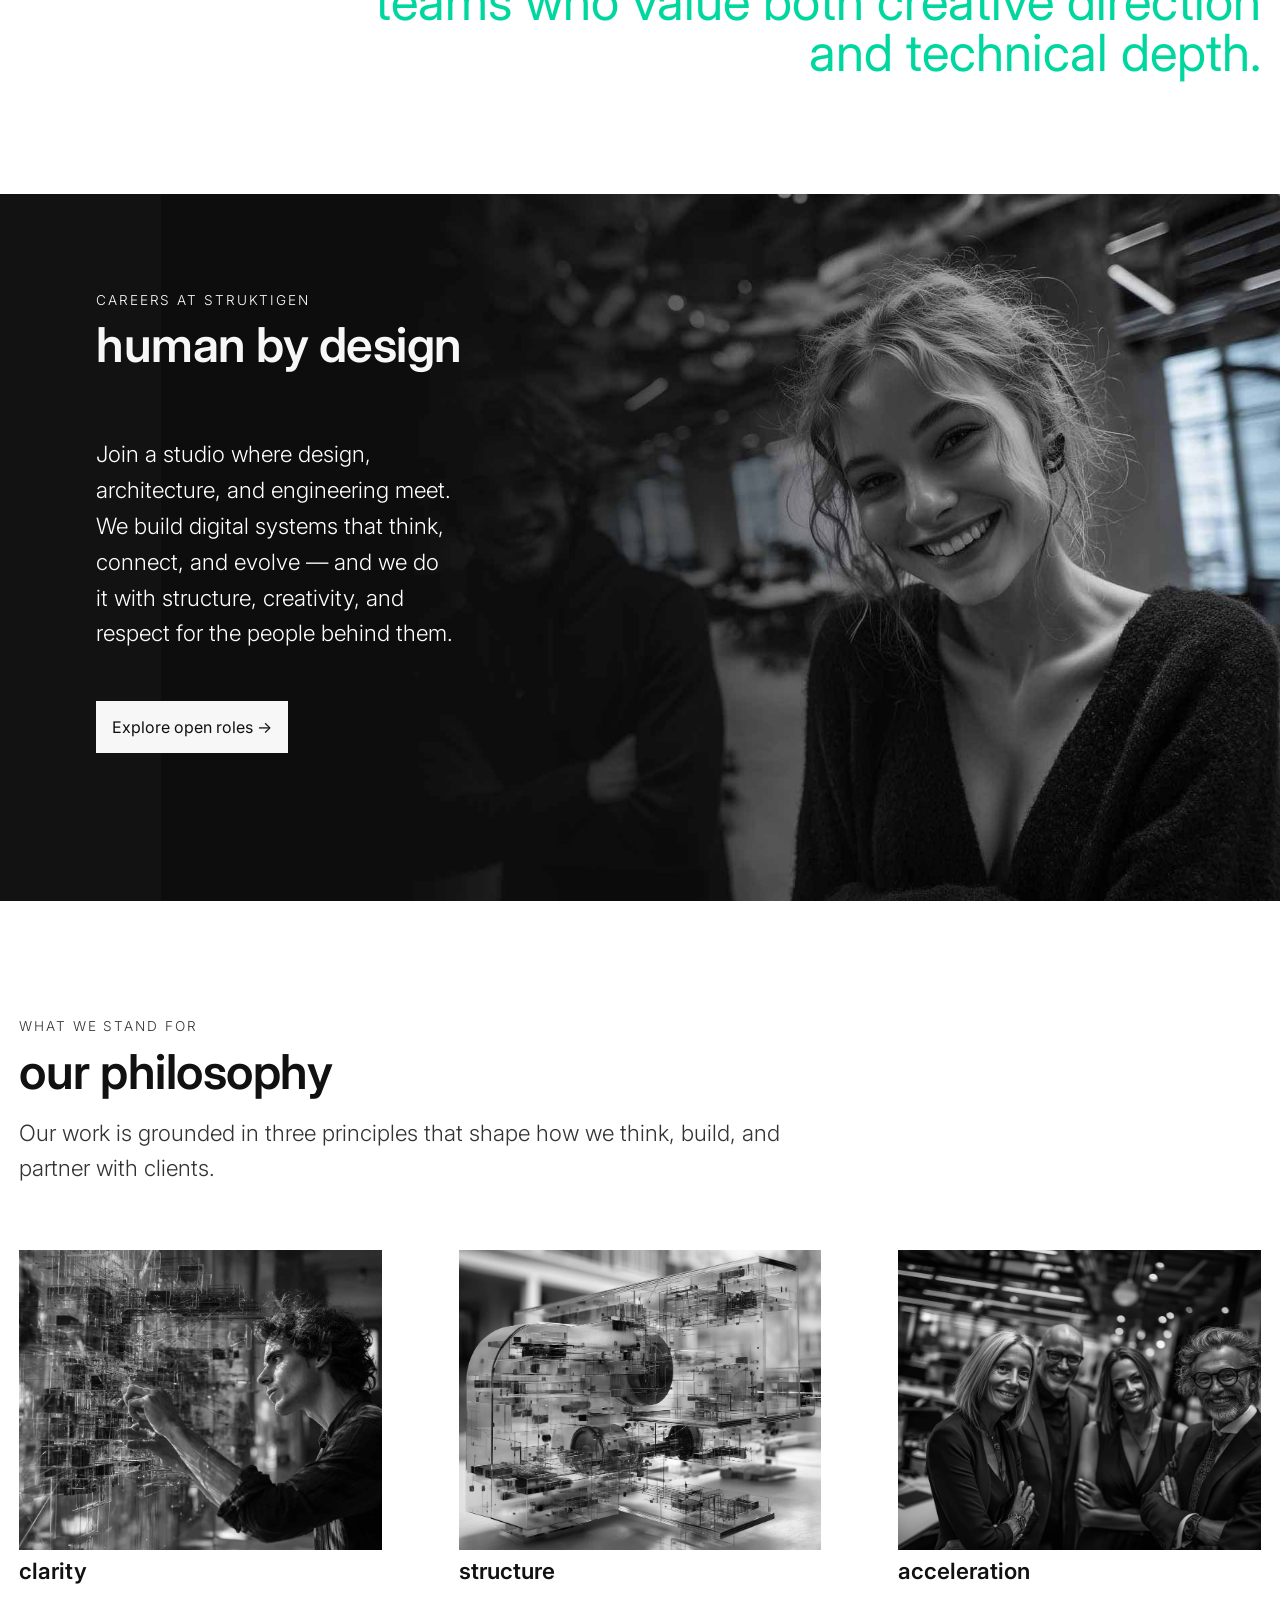
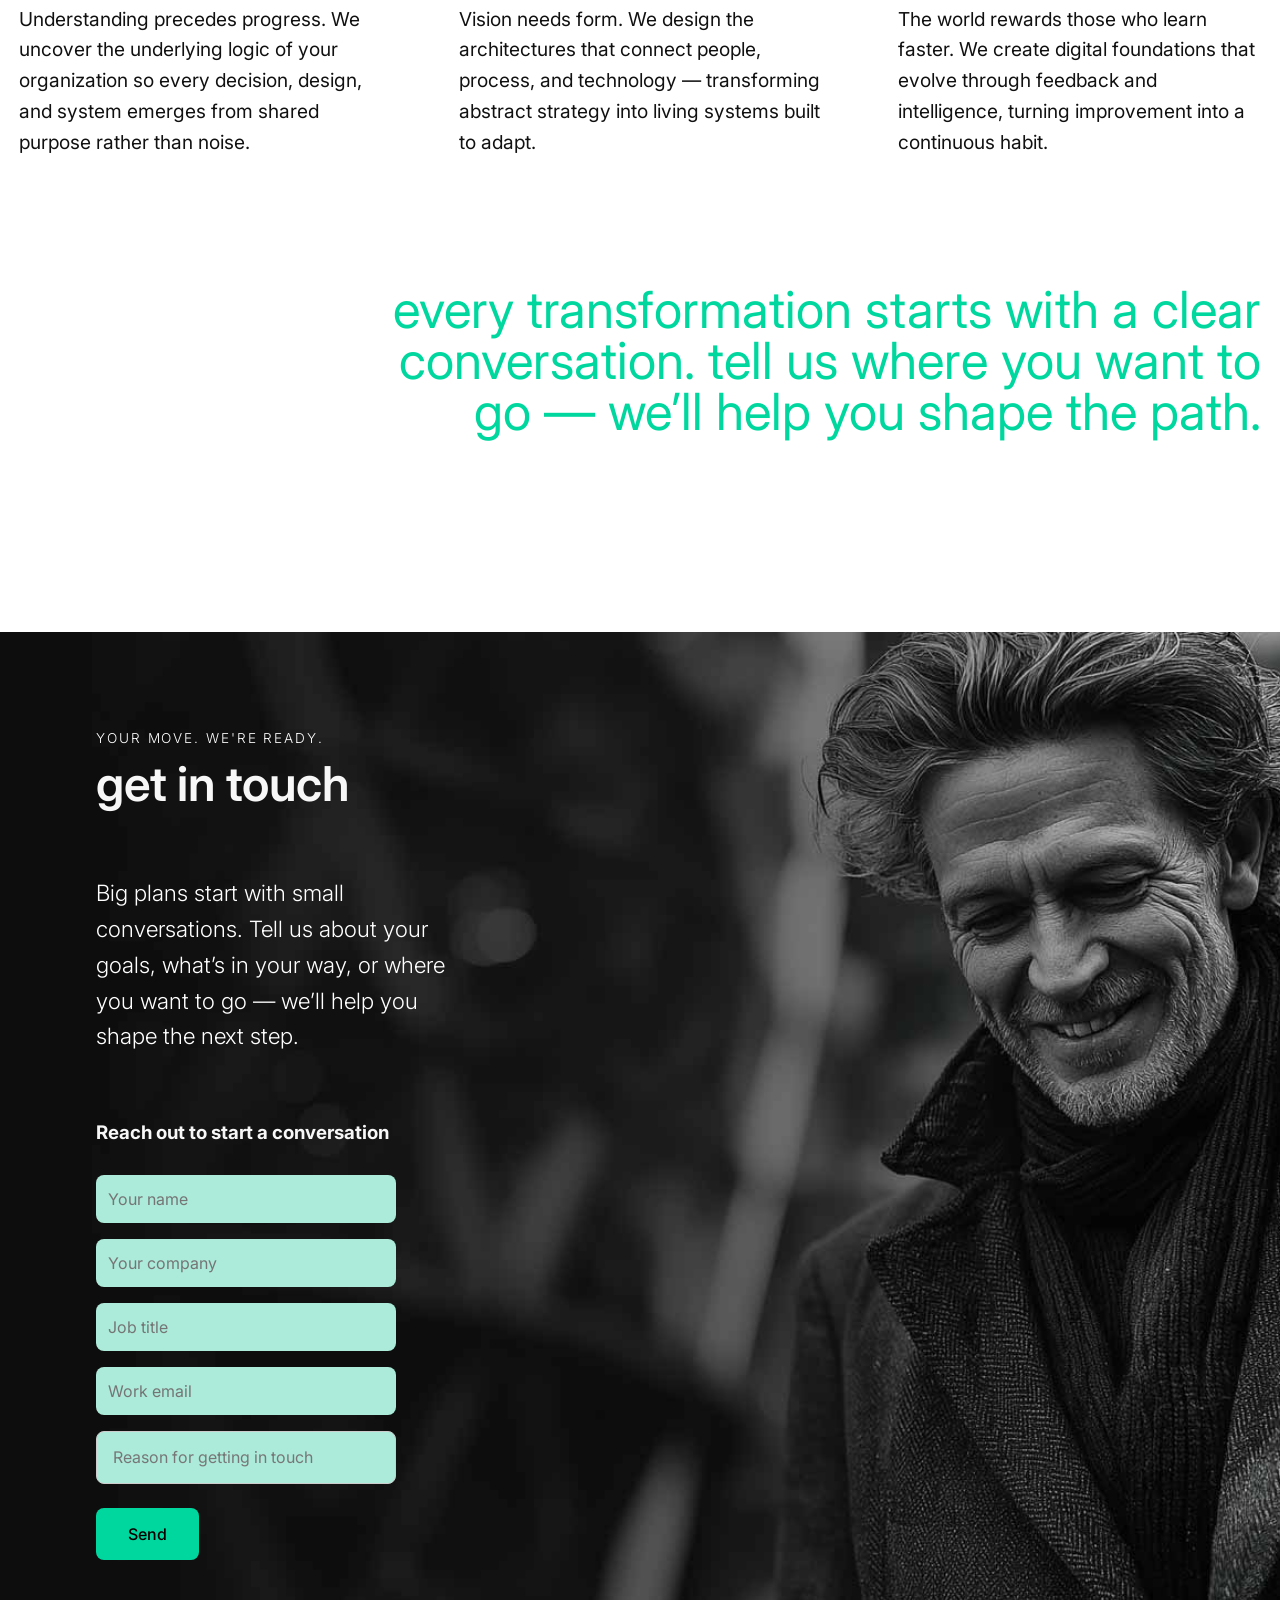
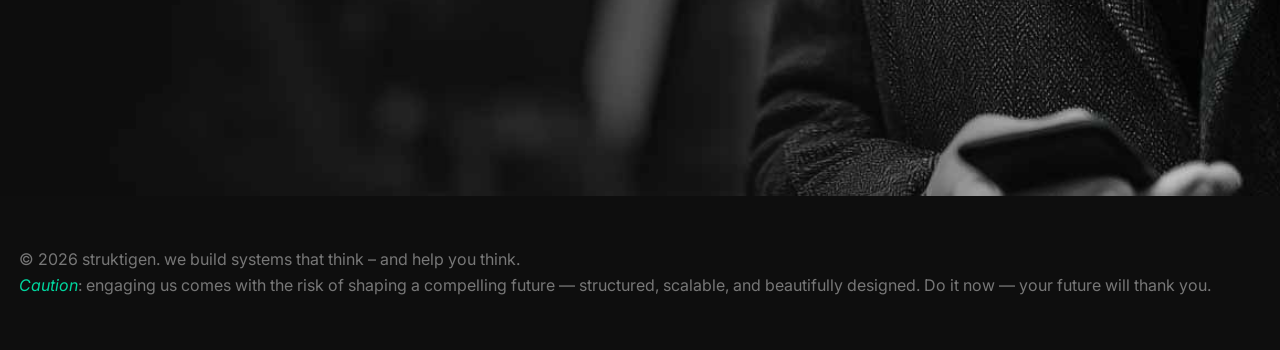
==== commit 12420b41: "hero-cta button" ====
--- a/index.html
+++ b/index.html
@@ -53,8 +53,8 @@
     .hero-container .hero-text .eyebrow { text-transform: none; }
     .hero-container .hero-cta { margin-left: -24px; }
     .hero-container .hero-cta .btn {
-      background-color: #111111;
-      color: #ffffff;
+      background-color: #ffffff;
+      color: #111111;
       border: none;
     }
   </style>
@@ -86,7 +86,7 @@
             providing total efficiency and the power to scale." 
       featured-content=""
       image="/assets/img/hero1-executive-male-1.jpg"
-      overlay="linear-gradient(to bottom, rgba(0,0,0,.05), rgba(0,0,0,.25))" cta-text="Discover how" cta-link="/about/"
+      overlay="linear-gradient(to bottom, rgba(0,0,0,.05), rgba(0,0,0,.25))" cta-text="Discover How" cta-link="/about/"
       position="center 25%" min-h="60vh">
     </py-hero>
 
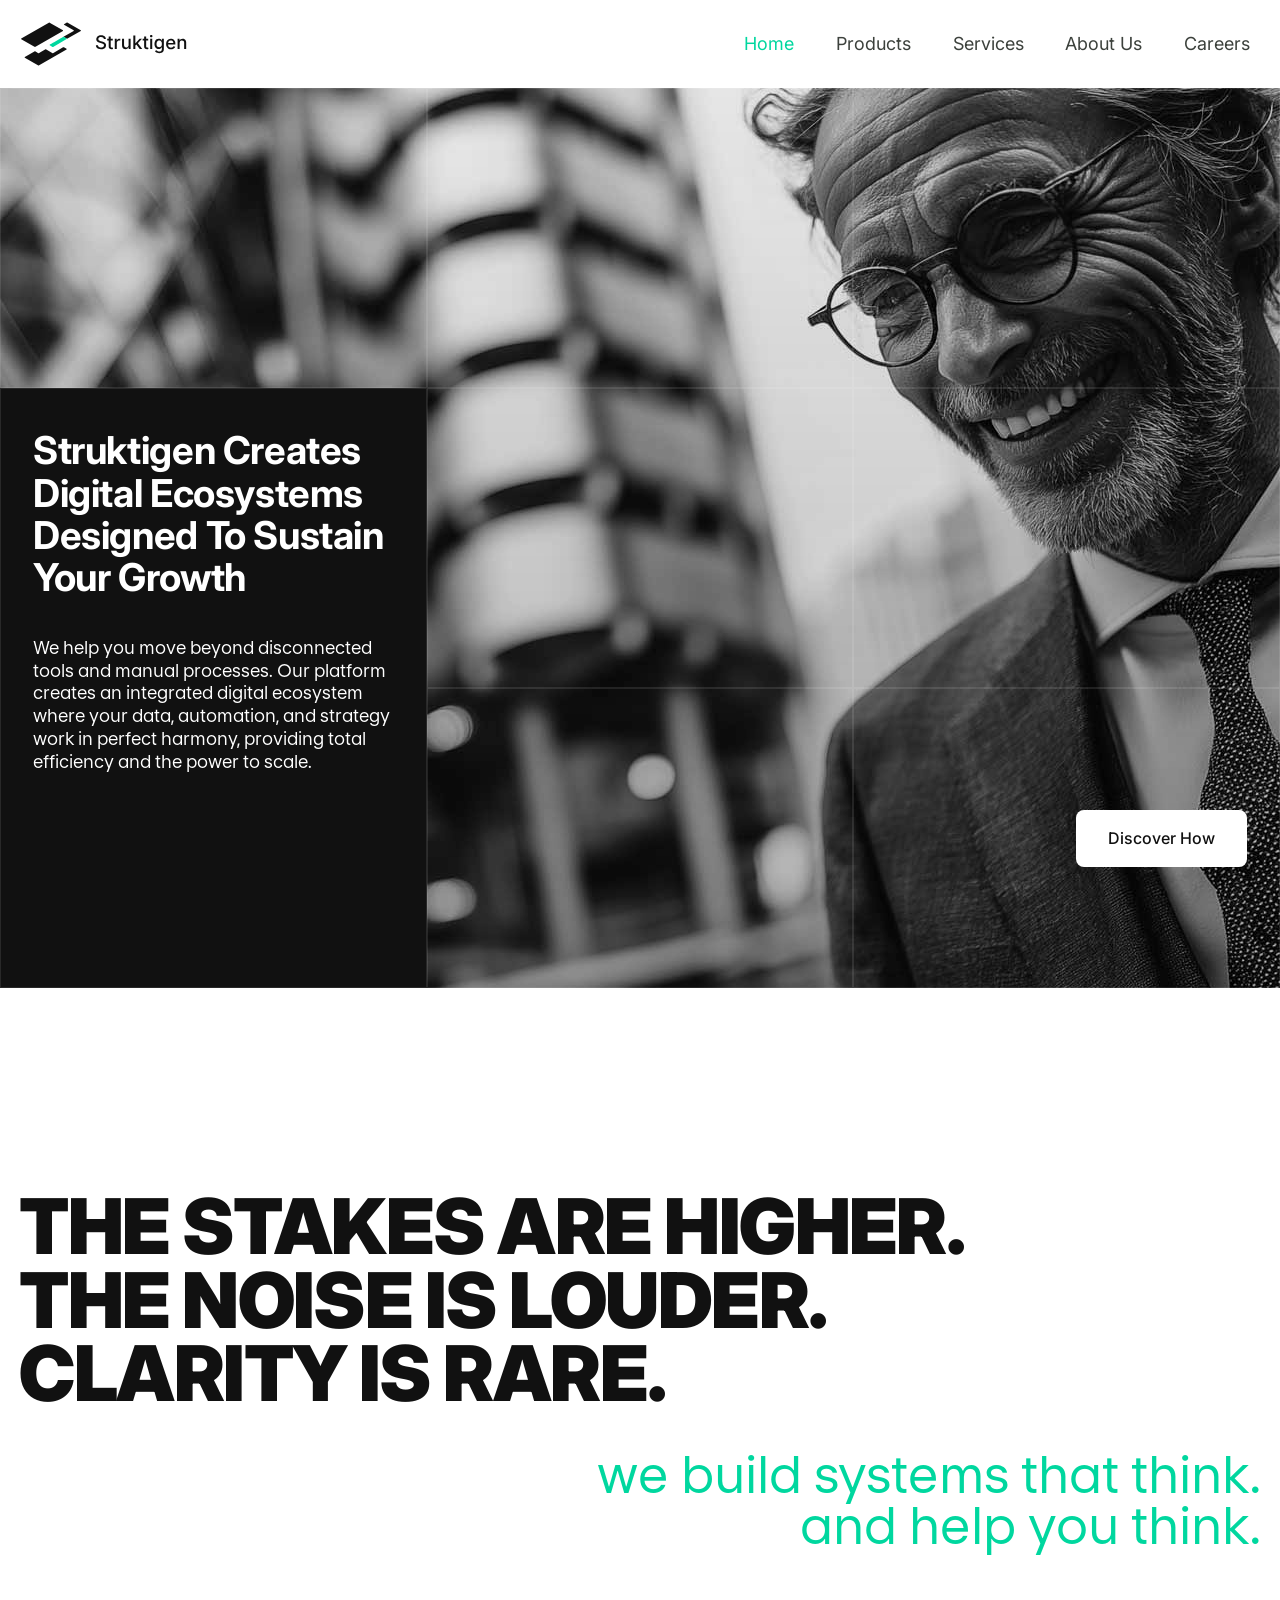
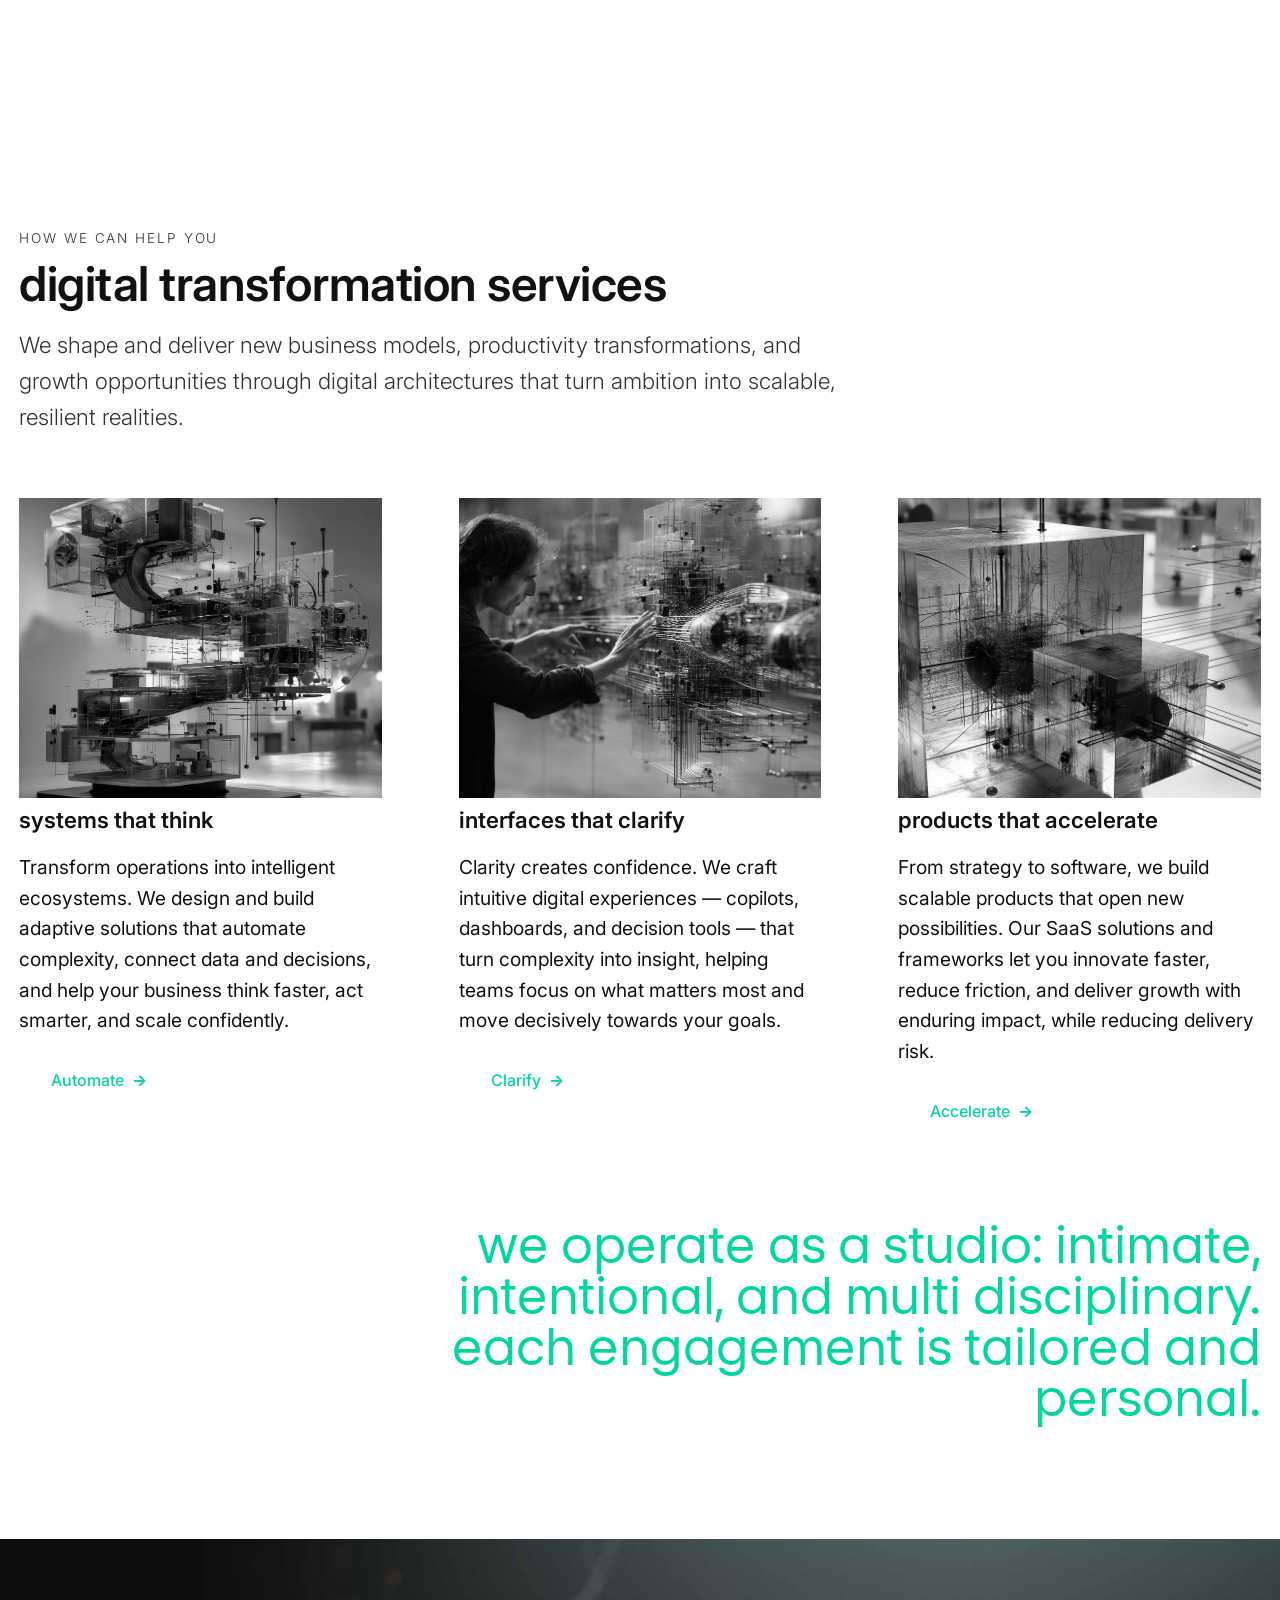
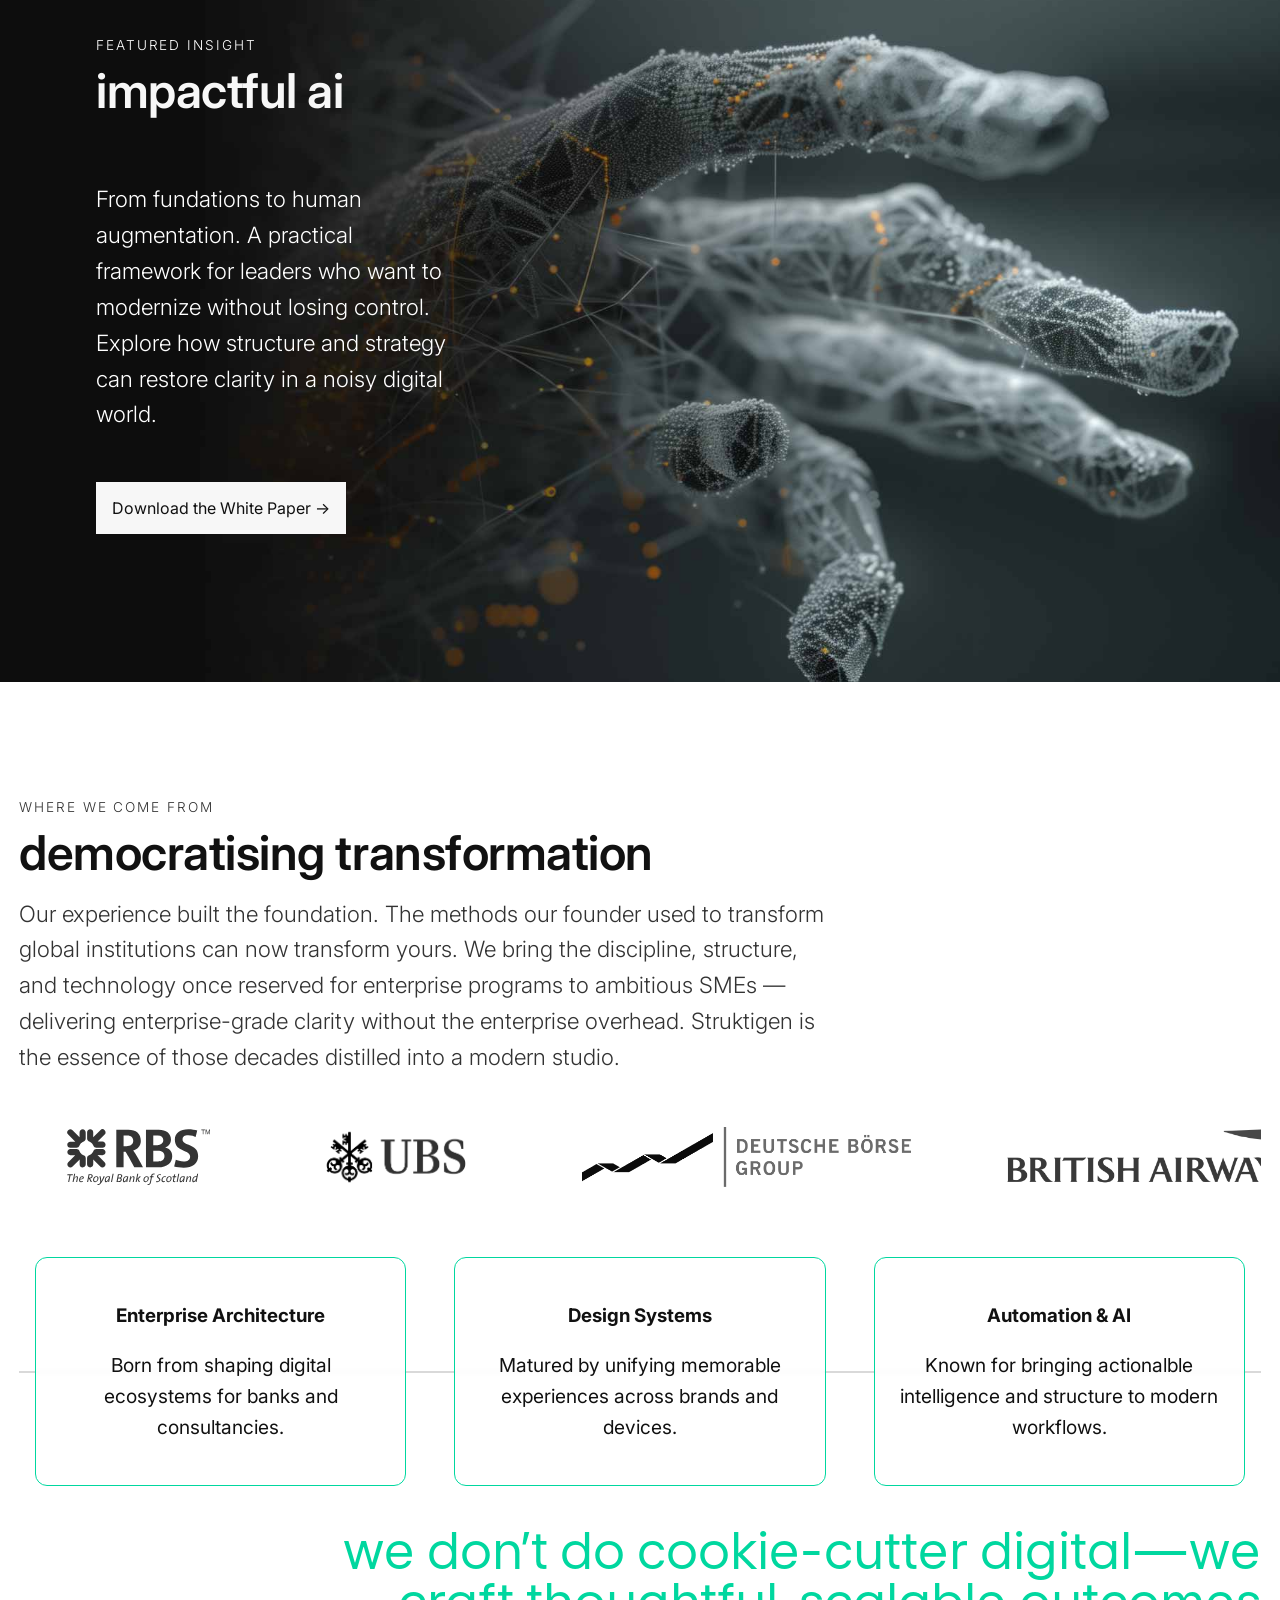
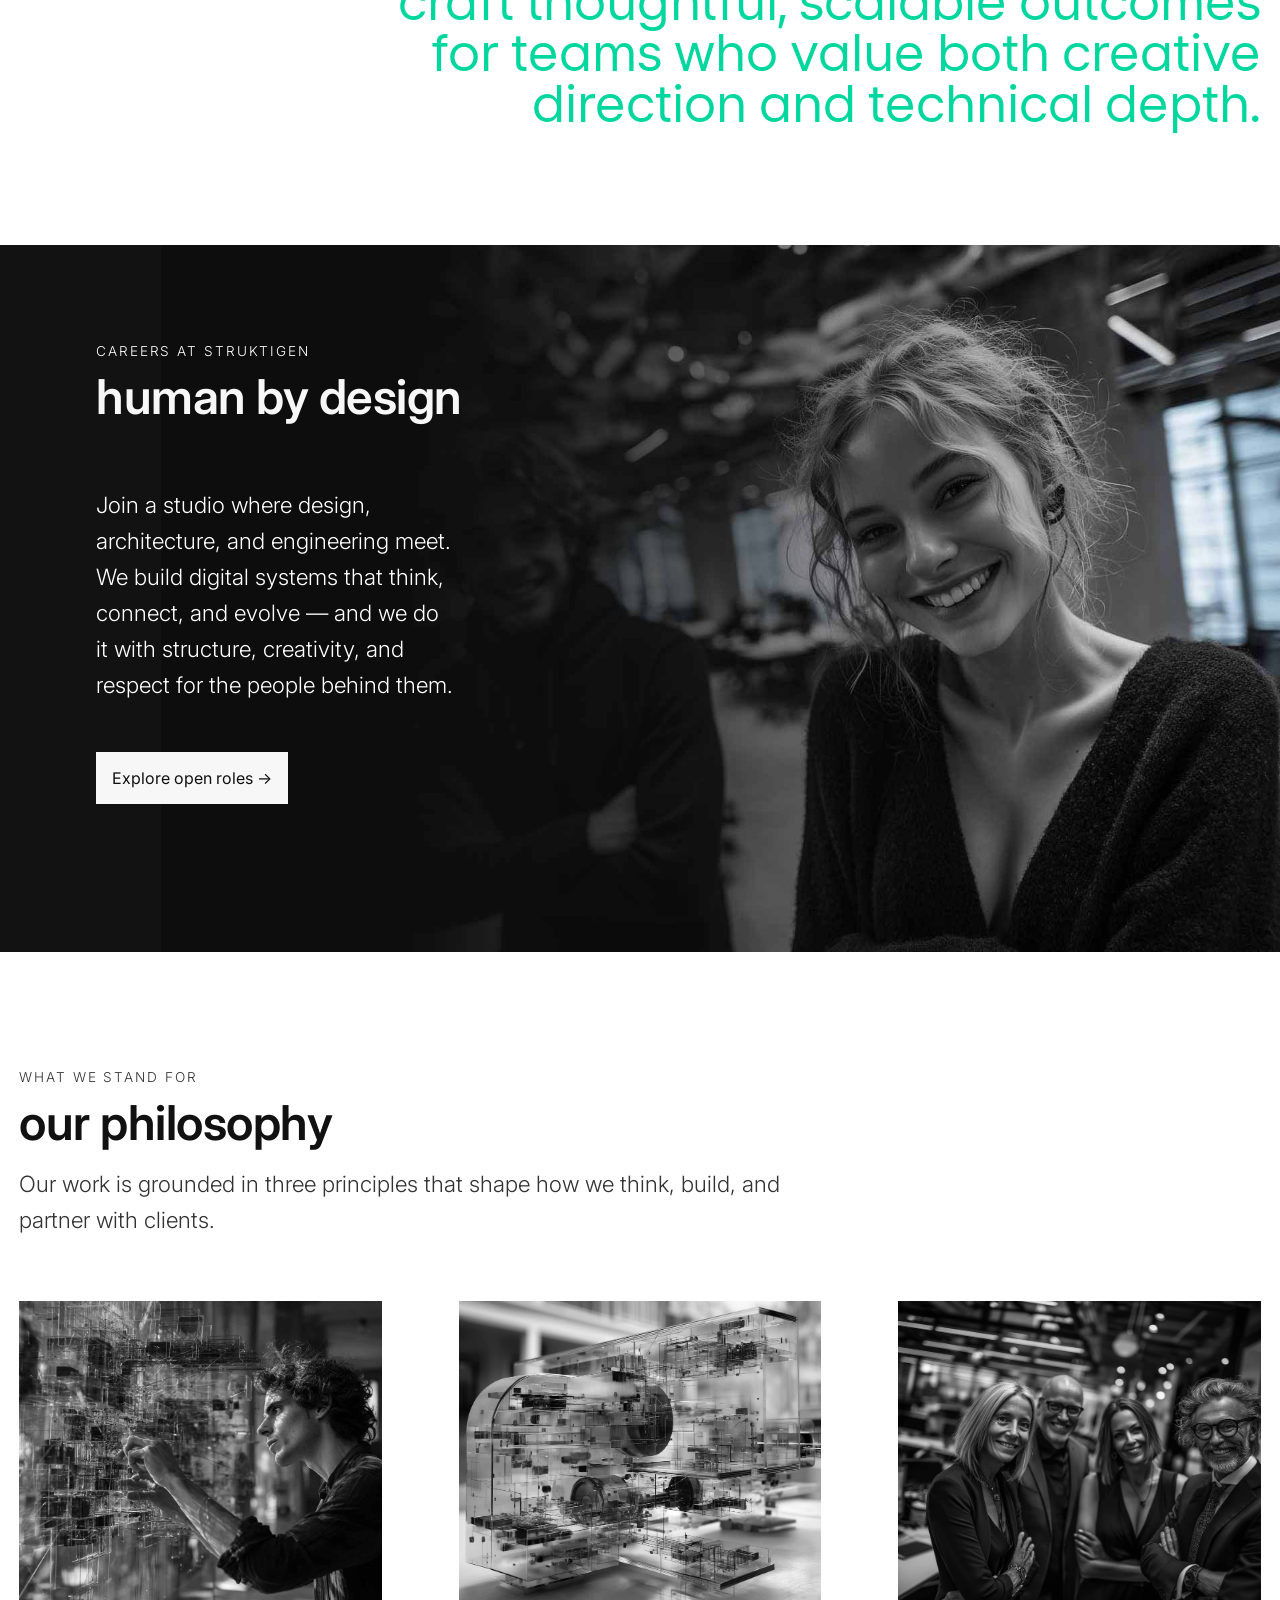
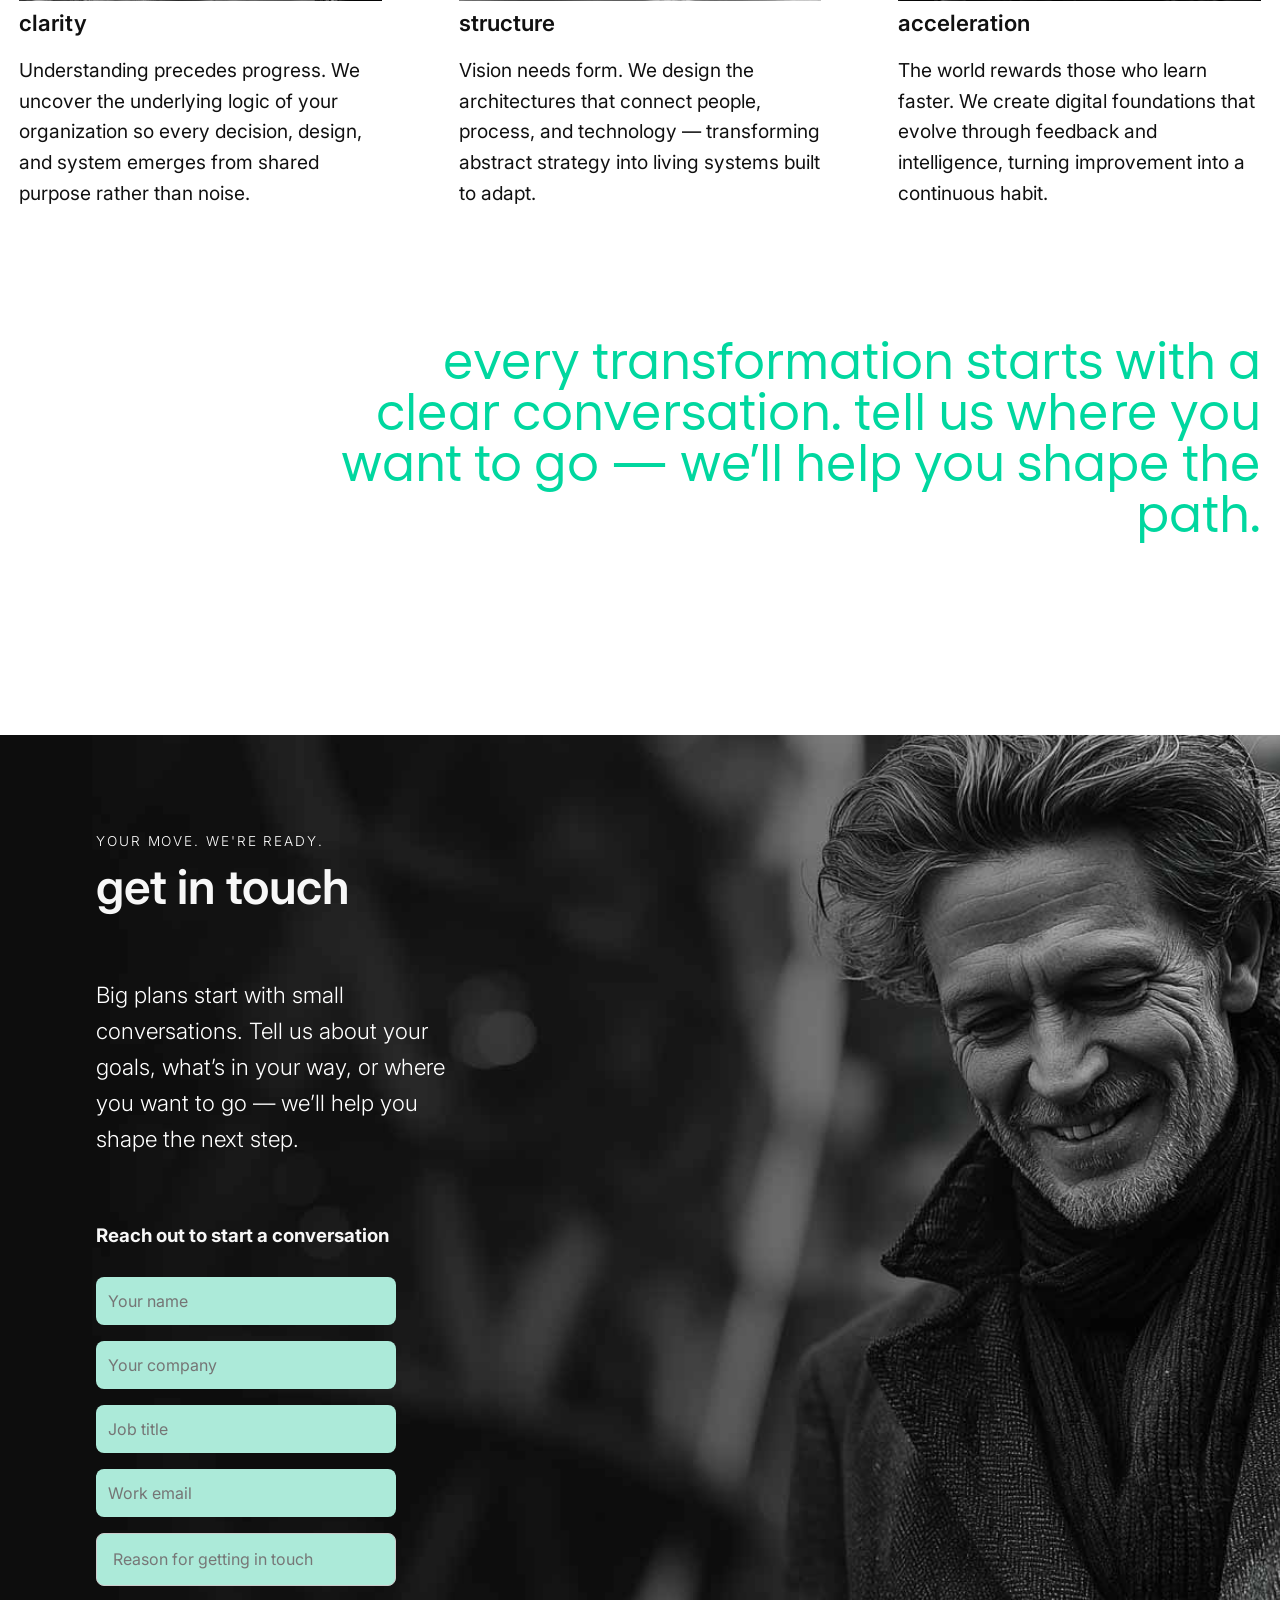
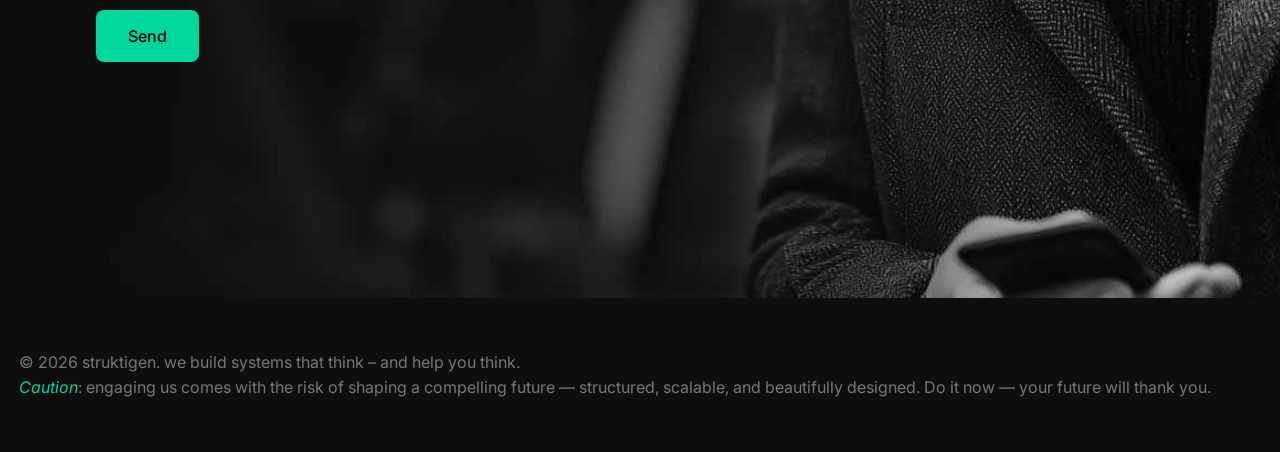
==== commit 28bcf893: "Changed CSS" ====
--- a/index.html
+++ b/index.html
@@ -44,7 +44,7 @@
   <link rel="preload" href="/assets/fonts/guggenheim-sans/woff/Guggenheim-Black.woff2" as="font" type="font/woff2">
   <script defer src="/assets/components.js"></script>
   <script defer src="/assets/navigation.js"></script>
-  <style>
+  <!--<style>
     .hero-container .cell.c9 { background-color: transparent; color: inherit; }
     .hero-container .cell.c4,
     .hero-container .cell.c7 { background-color: #111111; color: #ffffff; }
@@ -57,7 +57,7 @@
       color: #111111;
       border: none;
     }
-  </style>
+  </style>-->
 </head>
 
 <body>
@@ -78,13 +78,13 @@
   </py-header>
 
   <section class="hero-container">
-    <py-hero eyebrow="Struktigen Creates Digital Ecosystems Designed To Sustain Your Growth"
-      title="We help you move beyond disconnected tools and
+    <py-hero eyebrow=""
+      title="Struktigen Creates Digital Ecosystems Designed To Sustain Your Growth"
+      featured-content="We help you move beyond disconnected tools and
             manual processes. Our platform creates an
             integrated digital ecosystem where your data,
             automation, and strategy work in perfect harmony,
             providing total efficiency and the power to scale." 
-      featured-content=""
       image="/assets/img/hero1-executive-male-1.jpg"
       overlay="linear-gradient(to bottom, rgba(0,0,0,.05), rgba(0,0,0,.25))" cta-text="Discover How" cta-link="/about/"
       position="center 25%" min-h="60vh">
--- a/assets/styles.css
+++ b/assets/styles.css
@@ -82,7 +82,7 @@
 
 /* Enforce Inter across the whole site, including custom elements and form controls. */
 body, body * {
-  font-family: 'Inter', 'Helvetica Neue', Arial, sans-serif !important;
+  font-family: 'Inter', 'Helvetica Neue', Arial, sans-serif;
 }
 
 .wrap{
